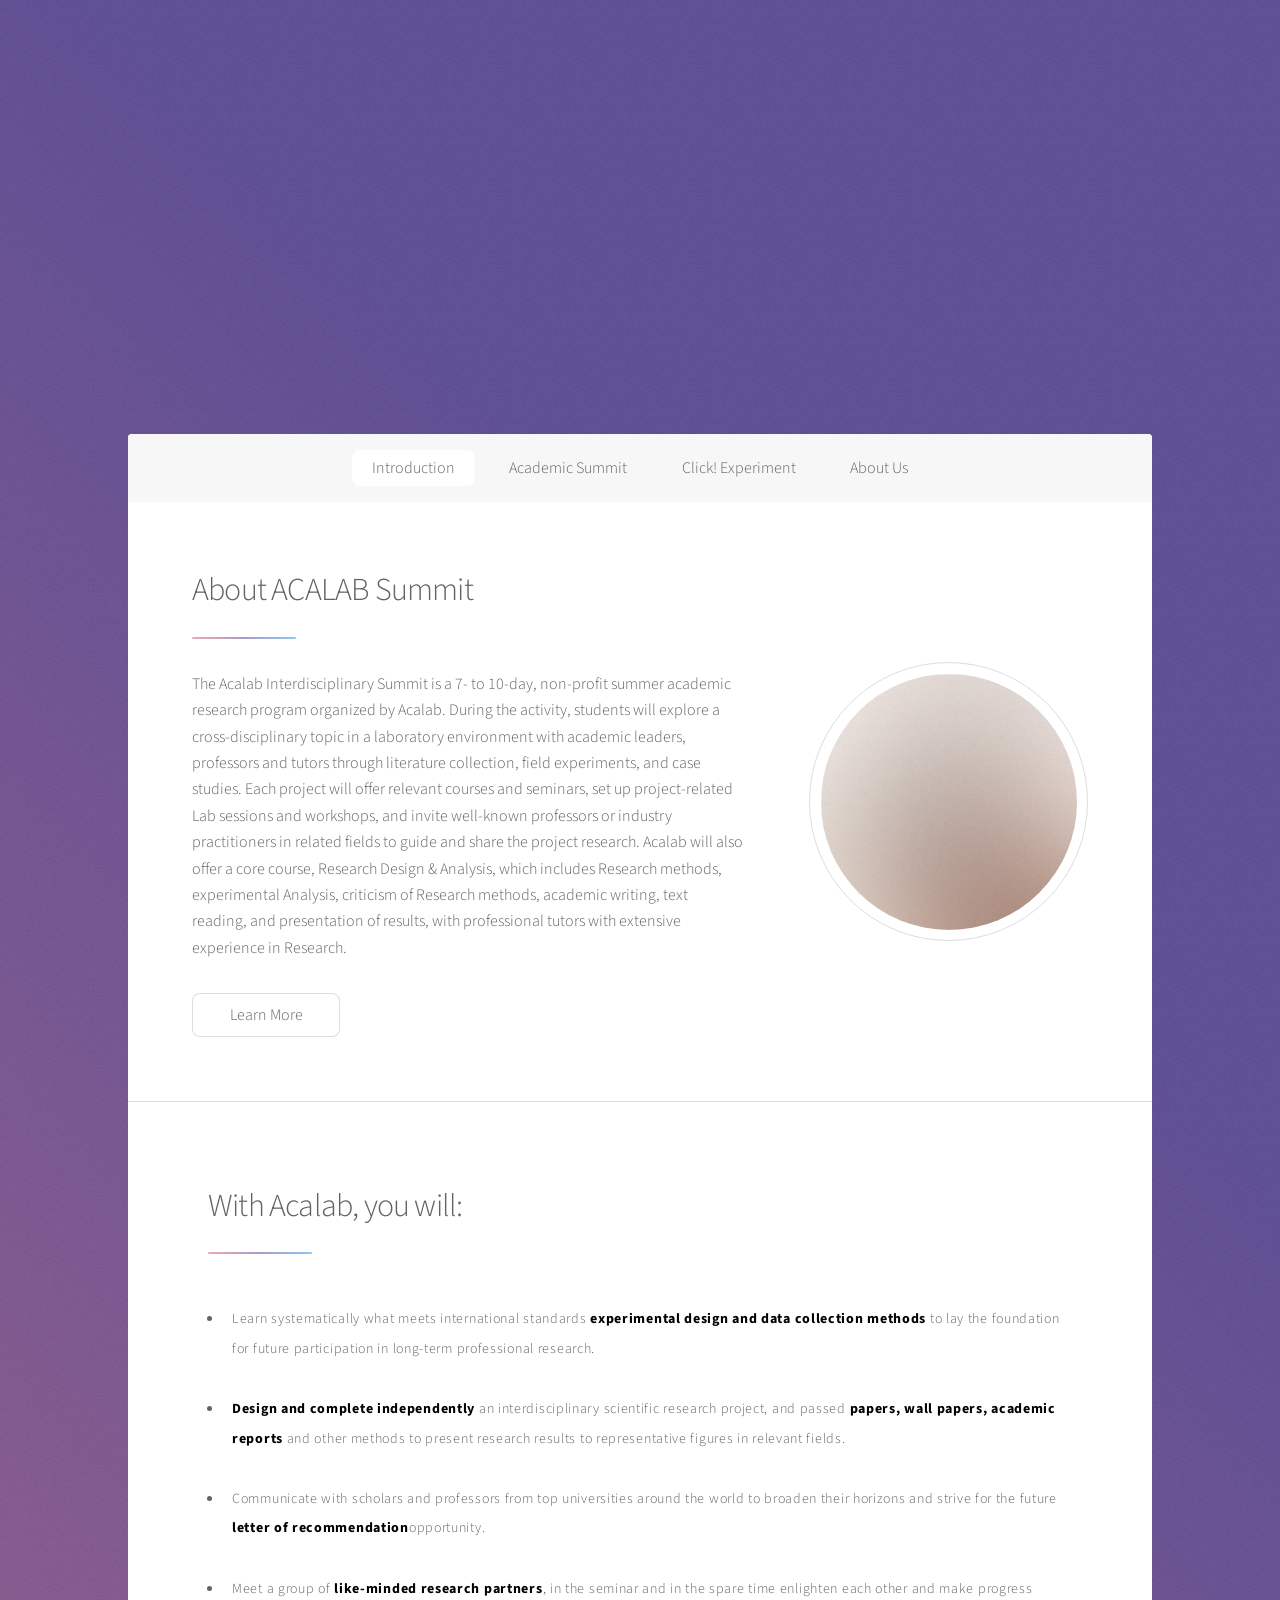
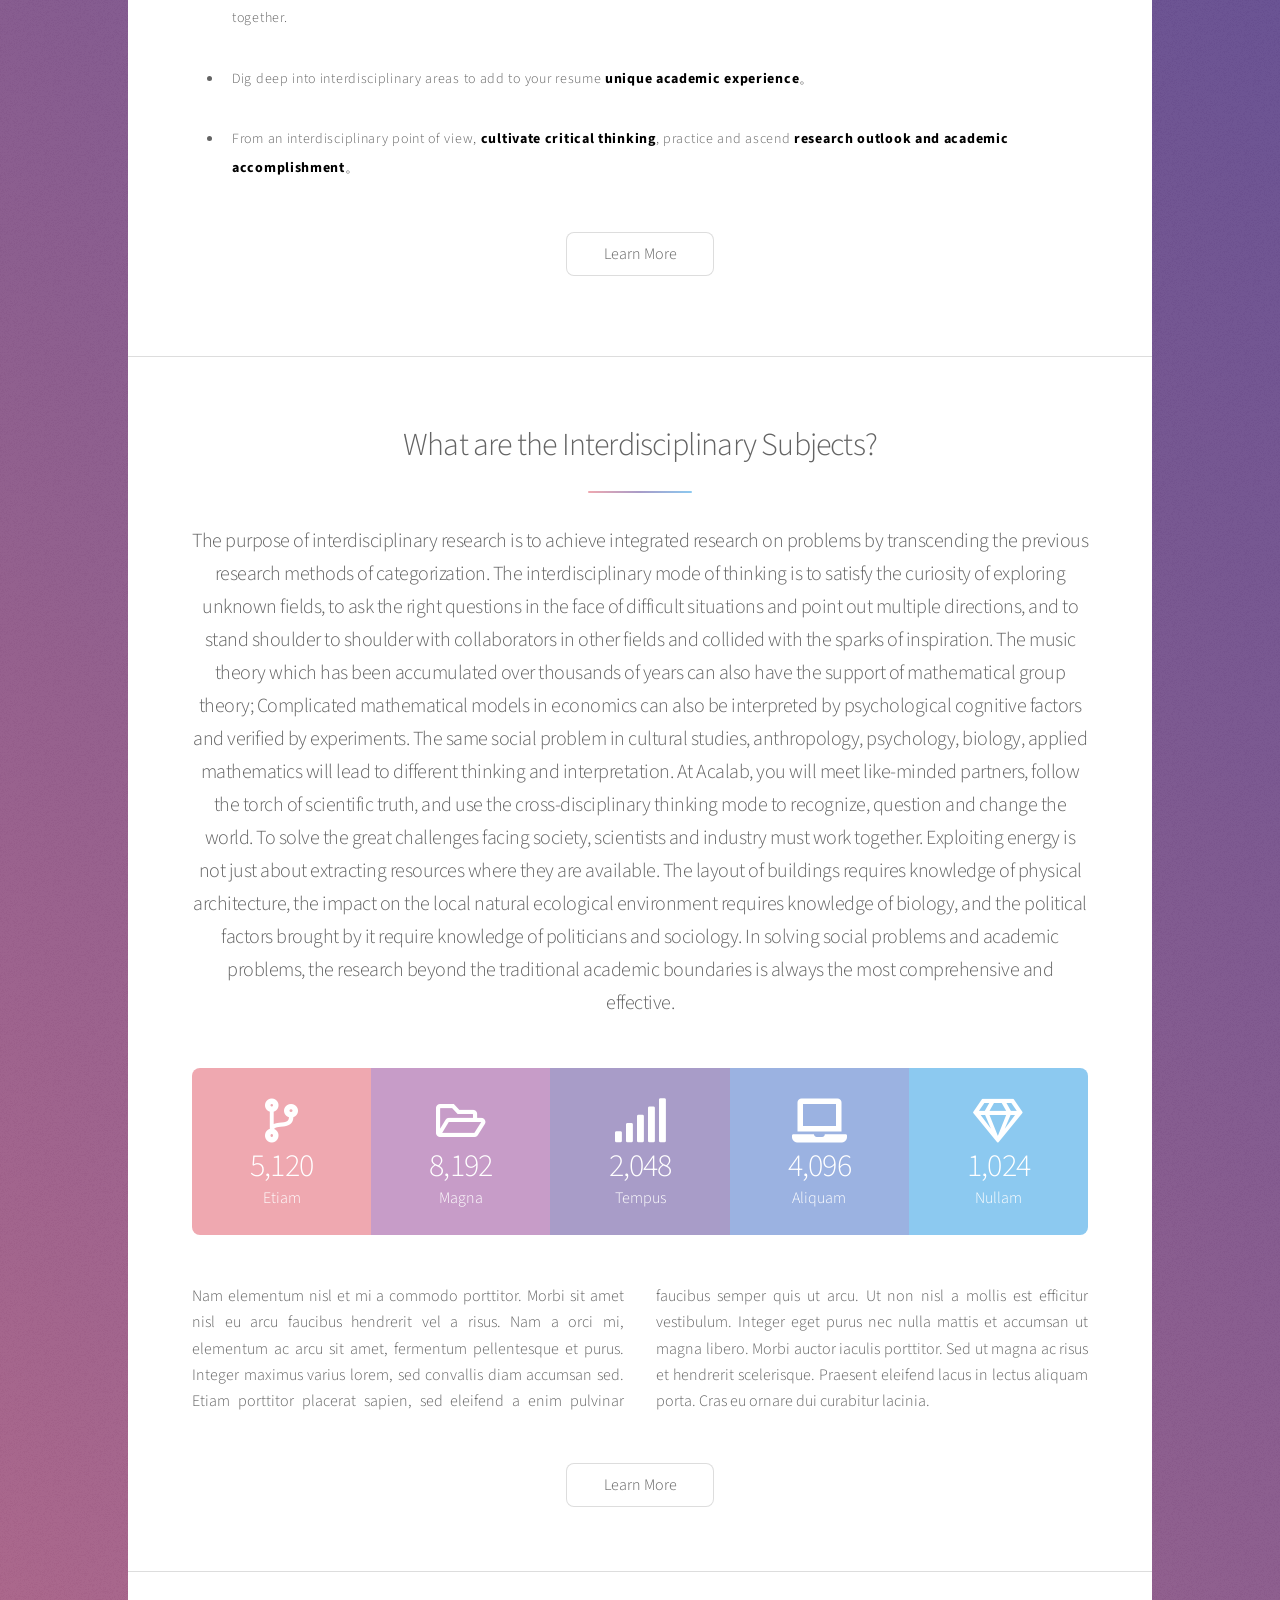
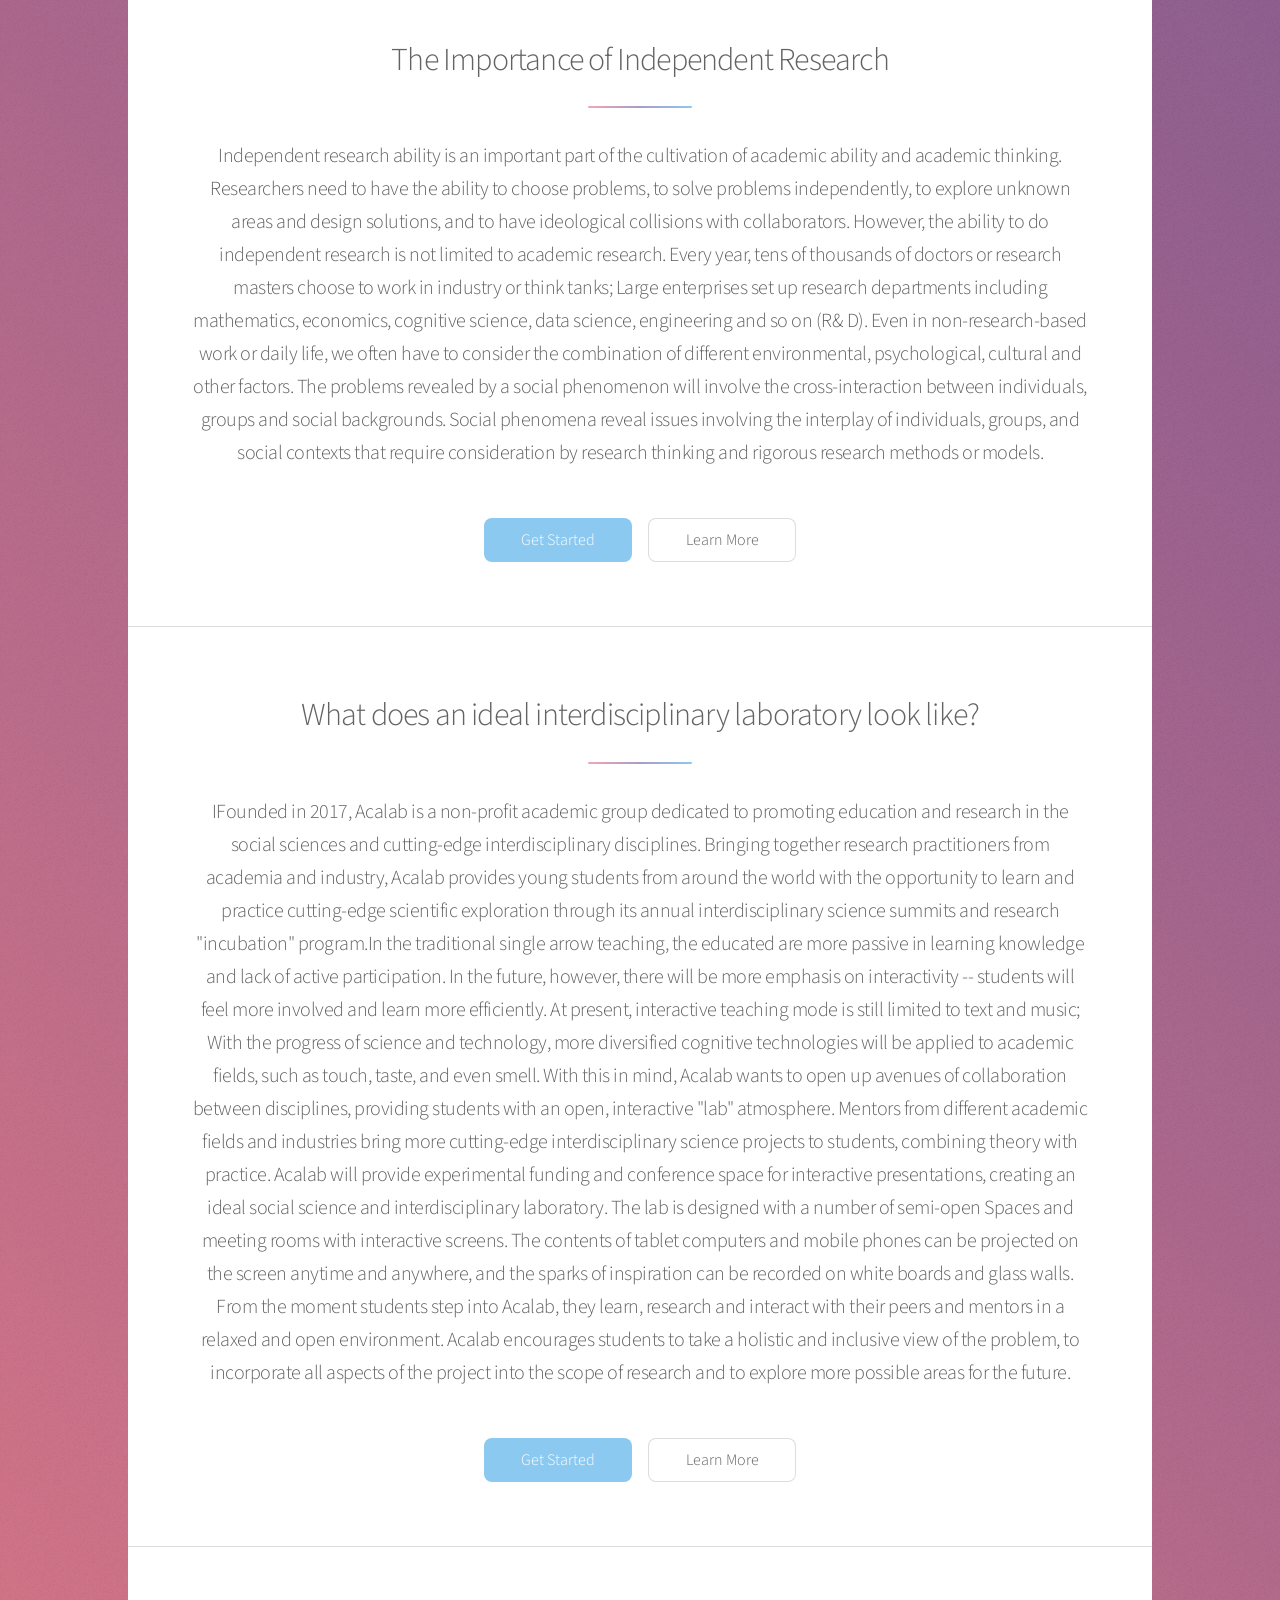
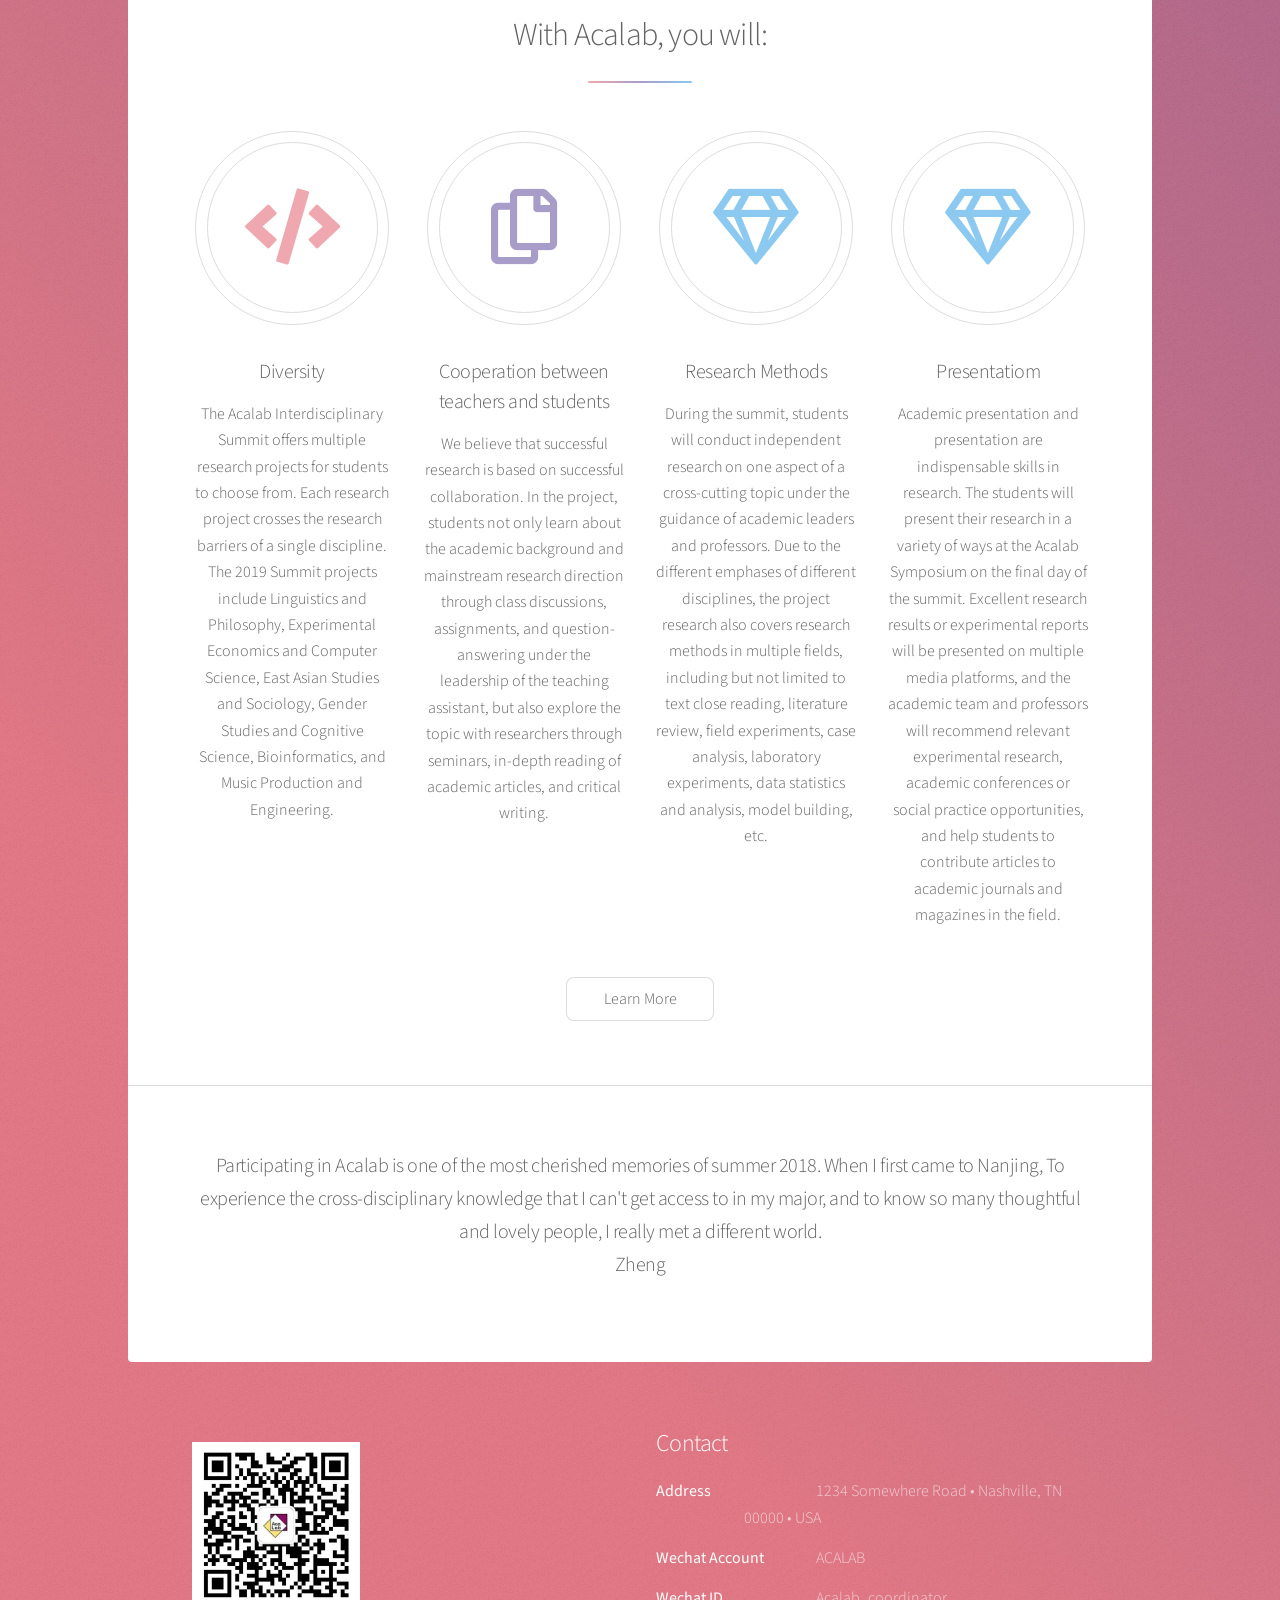
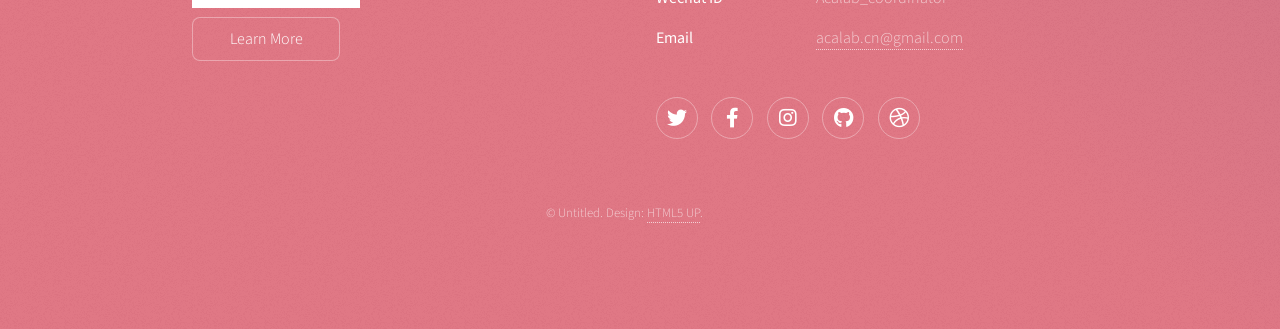
==== final_project/main/index.html @ fdcbebd5 "final project files" ====
<!DOCTYPE HTML>
<!--
	Stellar by HTML5 UP
	html5up.net | @ajlkn
	Free for personal and commercial use under the CCA 3.0 license (html5up.net/license)
-->
<html>
	<head>
		<title>AcaLab | Interdisciplinary Studies Education in Shanghai</title>
		<meta charset="utf-8" />
		<meta name="viewport" content="width=device-width, initial-scale=1, user-scalable=no" />
		<link rel="stylesheet" href="assets/css/main.css" />
		<noscript><link rel="stylesheet" href="assets/css/noscript.css" /></noscript>
	</head>
	<body class="is-preload">

		<!-- Wrapper -->
			<div id="wrapper">

				<!-- Header -->
					<header id="header" class="alt">
						<span class="logo"><img src="images/logo.svg" alt="" /></span>
						<h1>ACALAB</h1>
						<p>An Ideal Laboratory for Interdisciplinary Studies <br>
						built by <a href="https://twitter.com/ajlkn">@ajlkn</a> for <a href="https://html5up.net">HTML5 UP</a>.</p>
					</header>

				<!-- Nav -->
					<nav id="nav">
						<ul>
							<li><a href="#intro" class="active">Introduction</a></li>
							<li><a href="#first">Academic Summit</a></li>
							<li><a href="#second">Click! Experiment</a></li>
							<li><a href="#cta">About Us</a></li>
						</ul>
					</nav>

				<!-- Main -->
					<div id="main">

						<!-- Introduction -->
							<section id="intro" class="main">
								<div class="spotlight">
									<div class="content">
										<header class="major">
											<h2>About ACALAB Summit</h2>
										</header>
										<p>The Acalab Interdisciplinary Summit is a 7- to 10-day, non-profit summer academic 
											research program organized by Acalab. During the activity, students will explore 
											a cross-disciplinary topic in a laboratory environment with academic leaders, 
											professors and tutors through literature collection, field experiments, 
											and case studies. Each project will offer relevant courses and seminars, set up 
											project-related Lab sessions and workshops, and invite well-known professors or 
											industry practitioners in related fields to guide and share the project research. 
											Acalab will also offer a core course, Research Design & Analysis, which includes 
											Research methods, experimental Analysis, criticism of Research methods, academic 
											writing, text reading, and presentation of results, with professional tutors with 
											extensive experience in Research. </p>
										<ul class="actions">
											<li><a href="generic.html" class="button">Learn More</a></li>
										</ul>
									</div>
									<span class="image"><img src="images/pic01.jpg" alt="" /></span>
								</div>
							</section>

						<!-- First Section -->
							<section id="first" class="list">
								<header class="major">
									<h2>With Acalab, you will:</h2>
								</header>
								<ul class="features0">
									<li style="line-height:2.1em">
										<p class="font_8" style="font-size:14px; line-height:2.1em">
											<span style="letter-spacing:0.05em"><span style="font-size:14px">
											Learn systematically what meets international standards<span style="color:#000000">
											<span style="font-weight:bold">experimental design and data collection methods</span></span>
											to lay the foundation for future participation in long-term professional research.</span></span></p>
										</li>
										<li style="line-height:2.1em">
										<p class="font_8" style="font-size:14px; line-height:2.1em">
											<span style="letter-spacing:0.05em"><span style="font-size:14px">
											<span style="color:#000000"><span style="font-weight:bold">Design and complete independently</span>
										</span>an interdisciplinary scientific research project, and passed<span style="color:#000000">
											<span style="font-weight:bold">papers, wall papers, academic reports</span>
											</span>and other methods to present research results to representative figures in relevant fields.</span></span></p>
										</li>
										<li style="line-height:2.1em">
										<p class="font_8" style="font-size:14px; line-height:2.1em">
											<span style="letter-spacing:0.05em"><span style="font-size:14px">
												Communicate with scholars and professors from top universities around the world to 
												broaden their horizons and strive for the future<span style="color:#000000">
													<span style="font-weight:bold">letter of recommendation</span></span>opportunity.</span></span></p>
										</li>
										<li style="line-height:2.1em">
										<p class="font_8" style="font-size:14px; line-height:2.1em">
											<span style="letter-spacing:0.05em"><span style="font-size:14px">
												Meet a group of<span style="color:#000000"><span style="font-weight:bold">
													like-minded research partners</span></span>, in the seminar and in the spare time enlighten each 
													other and make progress together.
												</span></span></p>
										</li>
										<li style="line-height:2.1em">
										<p class="font_8" style="font-size:14px; line-height:2.1em">
											<span style="letter-spacing:0.05em"><span style="font-size:14px">
												Dig deep into interdisciplinary areas to add to your resume<span style="color:#000000">
												<span style="font-weight:bold">unique academic experience</span></span>。</span></span></p>
										</li>
										<li style="line-height:2.1em">
										<p class="font_8" style="font-size:14px; line-height:2.1em">
											<span style="letter-spacing:0.05em"><span style="font-size:14px">
												From an interdisciplinary point of view,<span style="color:#000000"><span style="font-weight:bold">
													cultivate critical thinking</span></span>, practice and ascend<span style="color:#000000">
											<span style="font-weight:bold">research outlook and academic accomplishment</span></span>。</span></span></p>
										</li>
								</ul>
								<footer class="major">
									<ul class="actions special">
										<li><a href="generic copy.html" class="button">Learn More</a></li>
									</ul>
								</footer>
							</section>

						<!-- Second Section -->
							<section id="second" class="main special">
								<header class="major">
									<h2>What are the Interdisciplinary Subjects?</h2>
									<p>The purpose of interdisciplinary research is to achieve integrated research on problems 
										by transcending the previous research methods of categorization. The interdisciplinary mode 
										of thinking is to satisfy the curiosity of exploring unknown fields, to ask the right questions 
										in the face of difficult situations and point out multiple directions, and to stand shoulder 
										to shoulder with collaborators in other fields and collided with the sparks of inspiration. 
										The music theory which has been accumulated over thousands of years can also have the support 
										of mathematical group theory; Complicated mathematical models in economics can also be interpreted 
										by psychological cognitive factors and verified by experiments. The same social problem in 
										cultural studies, anthropology, psychology, biology, applied mathematics will lead to different 
										thinking and interpretation. At Acalab, you will meet like-minded partners, follow the torch of 
										scientific truth, and use the cross-disciplinary thinking mode to recognize, question and change 
										the world. To solve the great challenges facing society, scientists and industry must work together. 
										Exploiting energy is not just about extracting resources where they are available. The layout of 
										buildings requires knowledge of physical architecture, the impact on the local natural ecological 
										environment requires knowledge of biology, and the political factors brought by it require knowledge 
										of politicians and sociology. In solving social problems and academic problems, the research beyond 
										the traditional academic boundaries is always the most comprehensive and effective.</p>
								</header>
								<ul class="statistics">
									<li class="style1">
										<span class="icon solid fa-code-branch"></span>
										<strong>5,120</strong> Etiam
									</li>
									<li class="style2">
										<span class="icon fa-folder-open"></span>
										<strong>8,192</strong> Magna
									</li>
									<li class="style3">
										<span class="icon solid fa-signal"></span>
										<strong>2,048</strong> Tempus
									</li>
									<li class="style4">
										<span class="icon solid fa-laptop"></span>
										<strong>4,096</strong> Aliquam
									</li>
									<li class="style5">
										<span class="icon fa-gem"></span>
										<strong>1,024</strong> Nullam
									</li>
								</ul>
								<p class="content">Nam elementum nisl et mi a commodo porttitor. Morbi sit amet nisl eu arcu faucibus hendrerit vel a risus. Nam a orci mi, elementum ac arcu sit amet, fermentum pellentesque et purus. Integer maximus varius lorem, sed convallis diam accumsan sed. Etiam porttitor placerat sapien, sed eleifend a enim pulvinar faucibus semper quis ut arcu. Ut non nisl a mollis est efficitur vestibulum. Integer eget purus nec nulla mattis et accumsan ut magna libero. Morbi auctor iaculis porttitor. Sed ut magna ac risus et hendrerit scelerisque. Praesent eleifend lacus in lectus aliquam porta. Cras eu ornare dui curabitur lacinia.</p>
								<footer class="major">
									<ul class="actions special">
										<li><a href="generic copy 2.html" class="button">Learn More</a></li>
									</ul>
								</footer>
							</section>

						<!-- Get Started -->
							<section id="cta" class="main special">
								<header class="major">
									<h2>The Importance of Independent Research</h2>
									<p>Independent research ability is an important part of the cultivation of academic ability 
										and academic thinking. Researchers need to have the ability to choose problems, to solve 
										problems independently, to explore unknown areas and design solutions, and to have ideological 
										collisions with collaborators. However, the ability to do independent research is not limited 
										to academic research. Every year, tens of thousands of doctors or research masters choose to 
										work in industry or think tanks; Large enterprises set up research departments including mathematics, 
										economics, cognitive science, data science, engineering and so on (R& D). Even in non-research-based 
										work or daily life, we often have to consider the combination of different environmental, psychological, 
										cultural and other factors. The problems revealed by a social phenomenon will involve the 
										cross-interaction between individuals, groups and social backgrounds. Social phenomena reveal issues 
										involving the interplay of individuals, groups, and social contexts that 
										require consideration by research thinking and rigorous research methods or models.</p>
								</header>
								<footer class="major">
									<ul class="actions special">
										<li><a href="generic copy 3.html" class="button primary">Get Started</a></li>
										<li><a href="generic copy 3.html" class="button">Learn More</a></li>
									</ul>
								</footer>
							</section>

							<section id="cta" class="main special">
								<header class="major">
									<h2>What does an ideal interdisciplinary laboratory look like?</h2>
									<p>IFounded in 2017, Acalab is a non-profit academic group dedicated to promoting education 
										and research in the social sciences and cutting-edge interdisciplinary disciplines. Bringing 
										together research practitioners from academia and industry, Acalab provides young students from 
										around the world with the opportunity to learn and practice cutting-edge scientific exploration 
										through its annual interdisciplinary science summits and research "incubation" program.

										​
										
										In the traditional single arrow teaching, the educated are more passive in learning knowledge 
										and lack of active participation. In the future, however, there will be more emphasis on interactivity 
										-- students will feel more involved and learn more efficiently. At present, interactive teaching 
										mode is still limited to text and music; With the progress of science and technology, more diversified 
										cognitive technologies will be applied to academic fields, such as touch, taste, and even smell.
										
										
										
										With this in mind, Acalab wants to open up avenues of collaboration between disciplines, providing 
										students with an open, interactive "lab" atmosphere. Mentors from different academic fields and industries 
										bring more cutting-edge interdisciplinary science projects to students, combining theory with practice. 
										Acalab will provide experimental funding and conference space for interactive presentations, creating 
										an ideal social science and interdisciplinary laboratory. The lab is designed with a number of semi-open 
										Spaces and meeting rooms with interactive screens. The contents of tablet computers and mobile phones can 
										be projected on the screen anytime and anywhere, and the sparks of inspiration can be recorded on white 
										boards and glass walls. From the moment students step into Acalab, they learn, research and interact with 
										their peers and mentors in a relaxed and open environment. Acalab encourages students to take a holistic 
										and inclusive view of the problem, to incorporate all aspects of 
										the project into the scope of research and to explore more possible areas for the future.</p>
								</header>
								<footer class="major">
									<ul class="actions special">
										<li><a href="generic copy 3.html" class="button primary">Get Started</a></li>
										<li><a href="generic copy 3.html" class="button">Learn More</a></li>
									</ul>
								</footer>
							</section>
							<section id="first" class="main special">
								<header class="major">
									<h2>With Acalab, you will:</h2>
								</header>
								<ul class="features1">
									
									<li>
										<span class="icon solid major style1 fa-code"></span>
										<h3>Diversity</h3>
										<p>The Acalab Interdisciplinary Summit offers multiple research projects for students to choose from. 
											Each research project crosses the research barriers of a single discipline. The 2019 Summit projects 
											include Linguistics and Philosophy, Experimental Economics and Computer Science, East Asian Studies 
											and Sociology, Gender Studies and Cognitive Science, Bioinformatics, and Music Production and Engineering.</p>
									</li>
									<li>
										<span class="icon major style3 fa-copy"></span>
										<h3>Cooperation between teachers and students</h3>
										<p>We believe that successful research is based on successful collaboration. 
											In the project, students not only learn about the academic background and mainstream 
											research direction through class discussions, assignments, and question-answering under the
											leadership of the teaching assistant, but also explore the topic with researchers 
											through seminars, in-depth reading of academic articles, and critical writing.</p>
									</li>
									<li>
										<span class="icon major style5 fa-gem"></span>
										<h3>Research Methods</h3>
										<p>During the summit, students will conduct independent research on one aspect of a cross-cutting 
											topic under the guidance of academic leaders and professors. Due to the different emphases of 
											different disciplines, the project research also covers research methods in multiple fields, 
											including but not limited to text close reading, literature review, field experiments, case analysis, 
											laboratory experiments, data statistics and analysis, model building, etc.</p>
									</li>
									<li>
										<span class="icon major style5 fa-gem"></span>
										<h3>Presentatiom</h3>
										<p>Academic presentation and presentation are indispensable skills in research. The students 
											will present their research in a variety of ways at the Acalab Symposium on the final day of 
											the summit. Excellent research results or experimental reports will be presented on multiple 
											media platforms, and the academic team and professors will recommend relevant experimental 
											research, academic conferences or social practice opportunities, and help students to 
											contribute articles to academic journals and magazines in the field.</p>
									</li>
								</ul>
								<footer class="major">
									<ul class="actions special">
										<li><a href="generic copy.html" class="button">Learn More</a></li>
									</ul>
								</footer>
							</section>
							<section id="second" class="main special">
								<header class="major">
										<p>Participating in Acalab is one of the most cherished memories of summer 2018. When I first came to Nanjing,
											To experience the cross-disciplinary knowledge that I can't get access to in my major, and to know so many 
											thoughtful and lovely people, I really met a different world.
											<br>
											Zheng</p>
								</header>
								
							</section>

							
					</div>

				<!-- Footer -->
					<footer id="footer">
						<section>
							<h2></h2>
							<img src="images/AcaLab_QR.webp"
							alt="AcaLab二维码.jpg" style="width:168px;height:166px;object-fit:cover;object-position:50% 50%"/>
							<ul class="actions">
								<li><a href="generic.html" class="button">Learn More</a></li>
							</ul>
						</section>
						<section>
							<h2>Contact</h2>
							<dl class="alt">
								<dt>Address</dt>
								<dd>1234 Somewhere Road &bull; Nashville, TN 00000 &bull; USA</dd>
								<dt>Wechat Account</dt>
								<dd>ACALAB</dd>
								<dt>Wechat ID</dt>
								<dd>Acalab_coordinator</dd>
								<dt>​Email</dt>
								<dd><a href="#">acalab.cn@gmail.com</a></dd>
							</dl>
							<ul class="icons">
								<li><a href="#" class="icon brands fa-twitter alt"><span class="label">Twitter</span></a></li>
								<li><a href="#" class="icon brands fa-facebook-f alt"><span class="label">Facebook</span></a></li>
								<li><a href="#" class="icon brands fa-instagram alt"><span class="label">Instagram</span></a></li>
								<li><a href="#" class="icon brands fa-github alt"><span class="label">GitHub</span></a></li>
								<li><a href="#" class="icon brands fa-dribbble alt"><span class="label">Dribbble</span></a></li>
							</ul>
						</section>
						<p class="copyright">&copy; Untitled. Design: <a href="https://html5up.net">HTML5 UP</a>.</p>
					</footer>

			</div>

		<!-- Scripts -->
			<script src="assets/js/jquery.min.js"></script>
			<script src="assets/js/jquery.scrollex.min.js"></script>
			<script src="assets/js/jquery.scrolly.min.js"></script>
			<script src="assets/js/browser.min.js"></script>
			<script src="assets/js/breakpoints.min.js"></script>
			<script src="assets/js/util.js"></script>
			<script src="assets/js/main.js"></script>

	</body>
</html>
---- final_project/main/assets/css/main.css ----
@import url(fontawesome-all.min.css);
@import 'https://fonts.googleapis.com/css?family=Source+Sans+Pro:300,400';

/*
	Stellar by HTML5 UP
	html5up.net | @ajlkn
	Free for personal and commercial use under the CCA 3.0 license (html5up.net/license)
*/

html, body, div, span, applet, object,
iframe, h1, h2, h3, h4, h5, h6, p, blockquote,
pre, a, abbr, acronym, address, big, cite,
code, del, dfn, em, img, ins, kbd, q, s, samp,
small, strike, strong, sub, sup, tt, var, b,
u, i, center, dl, dt, dd, ol, ul, li, fieldset,
form, label, legend, table, caption, tbody,
tfoot, thead, tr, th, td, article, aside,
canvas, details, embed, figure, figcaption,
footer, header, hgroup, menu, nav, output, ruby,
section, summary, time, mark, audio, video {
	margin: 0;
	padding: 0;
	border: 0;
	font-size: 100%;
	font: inherit;
	vertical-align: baseline;}

article, aside, details, figcaption, figure,
footer, header, hgroup, menu, nav, section {
	display: block;}

body {
	line-height: 1;
}

ol, ul {
	list-style: none;
}

blockquote, q {
	quotes: none;
}

	blockquote:before, blockquote:after, q:before, q:after {
		content: '';
		content: none;
	}

table {
	border-collapse: collapse;
	border-spacing: 0;
}

body {
	-webkit-text-size-adjust: none;
}

mark {
	background-color: transparent;
	color: inherit;
}

input::-moz-focus-inner {
	border: 0;
	padding: 0;
}

input, select, textarea {
	-moz-appearance: none;
	-webkit-appearance: none;
	-ms-appearance: none;
	appearance: none;
}

/* Basic */

	@-ms-viewport {
		width: device-width;
	}

	body {
		-ms-overflow-style: scrollbar;
	}

	@media screen and (max-width: 480px) {

		html, body {
			min-width: 320px;
		}

	}

	html {
		box-sizing: border-box;
	}

	*, *:before, *:after {
		box-sizing: inherit;
	}

	body {
		background-color: #935d8c;
		background-image: url("images/overlay.png"), -moz-linear-gradient(45deg, #e37682 15%, #5f4d93 85%);
		background-image: url("images/overlay.png"), -webkit-linear-gradient(45deg, #e37682 15%, #5f4d93 85%);
		background-image: url("images/overlay.png"), -ms-linear-gradient(45deg, #e37682 15%, #5f4d93 85%);
		background-image: url("images/overlay.png"), linear-gradient(45deg, #e37682 15%, #5f4d93 85%);
	}

		body.is-preload *, body.is-preload *:before, body.is-preload *:after {
			-moz-animation: none !important;
			-webkit-animation: none !important;
			-ms-animation: none !important;
			animation: none !important;
			-moz-transition: none !important;
			-webkit-transition: none !important;
			-ms-transition: none !important;
			transition: none !important;
		}

/* Type */

	body {
		background-color: #935d8c;
		color: rgba(255, 255, 255, 0.65);
	}

	body, input, select, textarea {
		font-family: "Source Sans Pro", Helvetica, sans-serif;
		font-size: 17pt;
		font-weight: 300;
		line-height: 1.65;
	}

		@media screen and (max-width: 1680px) {

			body, input, select, textarea {
				font-size: 14pt;
			}

		}

		@media screen and (max-width: 1280px) {

			body, input, select, textarea {
				font-size: 12pt;
			}

		}

		@media screen and (max-width: 360px) {

			body, input, select, textarea {
				font-size: 11pt;
			}

		}

	a {
		-moz-transition: color 0.2s ease, border-bottom 0.2s ease;
		-webkit-transition: color 0.2s ease, border-bottom 0.2s ease;
		-ms-transition: color 0.2s ease, border-bottom 0.2s ease;
		transition: color 0.2s ease, border-bottom 0.2s ease;
		text-decoration: none;
		border-bottom: dotted 1px;
		color: inherit;
	}

		a:hover {
			border-bottom-color: transparent;
		}

	strong, b {
		font-weight: 400;
	}

	em, i {
		font-style: italic;
	}

	p {
		margin: 0 0 2em 0;
	}

		p.content {
			-moz-columns: 20em 2;
			-webkit-columns: 20em 2;
			-ms-columns: 20em 2;
			columns: 20em 2;
			-moz-column-gap: 2em;
			-webkit-column-gap: 2em;
			-ms-column-gap: 2em;
			column-gap: 2em;
			text-align: justify;
		}

	h1, h2, h3, h4, h5, h6 {
		font-weight: 300;
		line-height: 1.5;
		margin: 0 0 0.7em 0;
		letter-spacing: -0.025em;
	}

		h1 a, h2 a, h3 a, h4 a, h5 a, h6 a {
			color: inherit;
			text-decoration: none;
		}

	h1 {
		font-size: 2.5em;
		line-height: 1.2;
	}

	h2 {
		font-size: 1.5em;
	}

	h3 {
		font-size: 1.25em;
	}

	h4 {
		font-size: 1.1em;
	}

	h5 {
		font-size: 0.9em;
	}

	h6 {
		font-size: 0.7em;
	}

	@media screen and (max-width: 736px) {

		h1 {
			font-size: 2em;
		}

	}

	sub {
		font-size: 0.8em;
		position: relative;
		top: 0.5em;
	}

	sup {
		font-size: 0.8em;
		position: relative;
		top: -0.5em;
	}

	blockquote {
		border-left: solid 4px;
		font-style: italic;
		margin: 0 0 2em 0;
		padding: 0.5em 0 0.5em 2em;
	}

	code {
		border-radius: 8px;
		border: solid 1px;
		font-family: "Courier New", monospace;
		font-size: 0.9em;
		margin: 0 0.25em;
		padding: 0.25em 0.65em;
	}

	pre {
		-webkit-overflow-scrolling: touch;
		font-family: "Courier New", monospace;
		font-size: 0.9em;
		margin: 0 0 2em 0;
	}

		pre code {
			display: block;
			line-height: 1.75;
			padding: 1em 1.5em;
			overflow-x: auto;
		}

	hr {
		border: 0;
		border-bottom: solid 1px;
		margin: 2em 0;
	}

		hr.major {
			margin: 3em 0;
		}

	.align-left {
		text-align: left;
	}

	.align-center {
		text-align: center;
	}

	.align-right {
		text-align: right;
	}

	input, select, textarea {
		color: #ffffff;
	}

	a:hover {
		color: #ffffff;
	}

	strong, b {
		color: #ffffff;
	}

	h1, h2, h3, h4, h5, h6 {
		color: #ffffff;
	}

	blockquote {
		border-left-color: rgba(255, 255, 255, 0.35);
	}

	code {
		background: rgba(255, 255, 255, 0.075);
		border-color: rgba(255, 255, 255, 0.35);
	}

	hr {
		border-bottom-color: rgba(255, 255, 255, 0.35);
	}

/* Row */

	.row {
		display: flex;
		flex-wrap: wrap;
		box-sizing: border-box;
		align-items: stretch;
	}

		.row > * {
			box-sizing: border-box;
		}

		.row.gtr-uniform > * > :last-child {
			margin-bottom: 0;
		}

		.row.aln-left {
			justify-content: flex-start;
		}

		.row.aln-center {
			justify-content: center;
		}

		.row.aln-right {
			justify-content: flex-end;
		}

		.row.aln-top {
			align-items: flex-start;
		}

		.row.aln-middle {
			align-items: center;
		}

		.row.aln-bottom {
			align-items: flex-end;
		}

		.row > .imp {
			order: -1;
		}

		.row > .col-1 {
			width: 8.33333%;
		}

		.row > .off-1 {
			margin-left: 8.33333%;
		}

		.row > .col-2 {
			width: 16.66667%;
		}

		.row > .off-2 {
			margin-left: 16.66667%;
		}

		.row > .col-3 {
			width: 25%;
		}

		.row > .off-3 {
			margin-left: 25%;
		}

		.row > .col-4 {
			width: 33.33333%;
		}

		.row > .off-4 {
			margin-left: 33.33333%;
		}

		.row > .col-5 {
			width: 41.66667%;
		}

		.row > .off-5 {
			margin-left: 41.66667%;
		}

		.row > .col-6 {
			width: 50%;
		}

		.row > .off-6 {
			margin-left: 50%;
		}

		.row > .col-7 {
			width: 58.33333%;
		}

		.row > .off-7 {
			margin-left: 58.33333%;
		}

		.row > .col-8 {
			width: 66.66667%;
		}

		.row > .off-8 {
			margin-left: 66.66667%;
		}

		.row > .col-9 {
			width: 75%;
		}

		.row > .off-9 {
			margin-left: 75%;
		}

		.row > .col-10 {
			width: 83.33333%;
		}

		.row > .off-10 {
			margin-left: 83.33333%;
		}

		.row > .col-11 {
			width: 91.66667%;
		}

		.row > .off-11 {
			margin-left: 91.66667%;
		}

		.row > .col-12 {
			width: 100%;
		}

		.row > .off-12 {
			margin-left: 100%;
		}

		.row.gtr-0 {
			margin-top: 0;
			margin-left: 0em;
		}

			.row.gtr-0 > * {
				padding: 0 0 0 0em;
			}

			.row.gtr-0.gtr-uniform {
				margin-top: 0em;
			}

				.row.gtr-0.gtr-uniform > * {
					padding-top: 0em;
				}

		.row.gtr-25 {
			margin-top: 0;
			margin-left: -0.375em;
		}

			.row.gtr-25 > * {
				padding: 0 0 0 0.375em;
			}

			.row.gtr-25.gtr-uniform {
				margin-top: -0.375em;
			}

				.row.gtr-25.gtr-uniform > * {
					padding-top: 0.375em;
				}

		.row.gtr-50 {
			margin-top: 0;
			margin-left: -0.75em;
		}

			.row.gtr-50 > * {
				padding: 0 0 0 0.75em;
			}

			.row.gtr-50.gtr-uniform {
				margin-top: -0.75em;
			}

				.row.gtr-50.gtr-uniform > * {
					padding-top: 0.75em;
				}

		.row {
			margin-top: 0;
			margin-left: -1.5em;
		}

			.row > * {
				padding: 0 0 0 1.5em;
			}

			.row.gtr-uniform {
				margin-top: -1.5em;
			}

				.row.gtr-uniform > * {
					padding-top: 1.5em;
				}

		.row.gtr-150 {
			margin-top: 0;
			margin-left: -2.25em;
		}

			.row.gtr-150 > * {
				padding: 0 0 0 2.25em;
			}

			.row.gtr-150.gtr-uniform {
				margin-top: -2.25em;
			}

				.row.gtr-150.gtr-uniform > * {
					padding-top: 2.25em;
				}

		.row.gtr-200 {
			margin-top: 0;
			margin-left: -3em;
		}

			.row.gtr-200 > * {
				padding: 0 0 0 3em;
			}

			.row.gtr-200.gtr-uniform {
				margin-top: -3em;
			}

				.row.gtr-200.gtr-uniform > * {
					padding-top: 3em;
				}

		@media screen and (max-width: 1680px) {

			.row {
				display: flex;
				flex-wrap: wrap;
				box-sizing: border-box;
				align-items: stretch;
			}

				.row > * {
					box-sizing: border-box;
				}

				.row.gtr-uniform > * > :last-child {
					margin-bottom: 0;
				}

				.row.aln-left {
					justify-content: flex-start;
				}

				.row.aln-center {
					justify-content: center;
				}

				.row.aln-right {
					justify-content: flex-end;
				}

				.row.aln-top {
					align-items: flex-start;
				}

				.row.aln-middle {
					align-items: center;
				}

				.row.aln-bottom {
					align-items: flex-end;
				}

				.row > .imp-xlarge {
					order: -1;
				}

				.row > .col-1-xlarge {
					width: 8.33333%;
				}

				.row > .off-1-xlarge {
					margin-left: 8.33333%;
				}

				.row > .col-2-xlarge {
					width: 16.66667%;
				}

				.row > .off-2-xlarge {
					margin-left: 16.66667%;
				}

				.row > .col-3-xlarge {
					width: 25%;
				}

				.row > .off-3-xlarge {
					margin-left: 25%;
				}

				.row > .col-4-xlarge {
					width: 33.33333%;
				}

				.row > .off-4-xlarge {
					margin-left: 33.33333%;
				}

				.row > .col-5-xlarge {
					width: 41.66667%;
				}

				.row > .off-5-xlarge {
					margin-left: 41.66667%;
				}

				.row > .col-6-xlarge {
					width: 50%;
				}

				.row > .off-6-xlarge {
					margin-left: 50%;
				}

				.row > .col-7-xlarge {
					width: 58.33333%;
				}

				.row > .off-7-xlarge {
					margin-left: 58.33333%;
				}

				.row > .col-8-xlarge {
					width: 66.66667%;
				}

				.row > .off-8-xlarge {
					margin-left: 66.66667%;
				}

				.row > .col-9-xlarge {
					width: 75%;
				}

				.row > .off-9-xlarge {
					margin-left: 75%;
				}

				.row > .col-10-xlarge {
					width: 83.33333%;
				}

				.row > .off-10-xlarge {
					margin-left: 83.33333%;
				}

				.row > .col-11-xlarge {
					width: 91.66667%;
				}

				.row > .off-11-xlarge {
					margin-left: 91.66667%;
				}

				.row > .col-12-xlarge {
					width: 100%;
				}

				.row > .off-12-xlarge {
					margin-left: 100%;
				}

				.row.gtr-0 {
					margin-top: 0;
					margin-left: 0em;
				}

					.row.gtr-0 > * {
						padding: 0 0 0 0em;
					}

					.row.gtr-0.gtr-uniform {
						margin-top: 0em;
					}

						.row.gtr-0.gtr-uniform > * {
							padding-top: 0em;
						}

				.row.gtr-25 {
					margin-top: 0;
					margin-left: -0.375em;
				}

					.row.gtr-25 > * {
						padding: 0 0 0 0.375em;
					}

					.row.gtr-25.gtr-uniform {
						margin-top: -0.375em;
					}

						.row.gtr-25.gtr-uniform > * {
							padding-top: 0.375em;
						}

				.row.gtr-50 {
					margin-top: 0;
					margin-left: -0.75em;
				}

					.row.gtr-50 > * {
						padding: 0 0 0 0.75em;
					}

					.row.gtr-50.gtr-uniform {
						margin-top: -0.75em;
					}

						.row.gtr-50.gtr-uniform > * {
							padding-top: 0.75em;
						}

				.row {
					margin-top: 0;
					margin-left: -1.5em;
				}

					.row > * {
						padding: 0 0 0 1.5em;
					}

					.row.gtr-uniform {
						margin-top: -1.5em;
					}

						.row.gtr-uniform > * {
							padding-top: 1.5em;
						}

				.row.gtr-150 {
					margin-top: 0;
					margin-left: -2.25em;
				}

					.row.gtr-150 > * {
						padding: 0 0 0 2.25em;
					}

					.row.gtr-150.gtr-uniform {
						margin-top: -2.25em;
					}

						.row.gtr-150.gtr-uniform > * {
							padding-top: 2.25em;
						}

				.row.gtr-200 {
					margin-top: 0;
					margin-left: -3em;
				}

					.row.gtr-200 > * {
						padding: 0 0 0 3em;
					}

					.row.gtr-200.gtr-uniform {
						margin-top: -3em;
					}

						.row.gtr-200.gtr-uniform > * {
							padding-top: 3em;
						}

		}

		@media screen and (max-width: 1280px) {

			.row {
				display: flex;
				flex-wrap: wrap;
				box-sizing: border-box;
				align-items: stretch;
			}

				.row > * {
					box-sizing: border-box;
				}

				.row.gtr-uniform > * > :last-child {
					margin-bottom: 0;
				}

				.row.aln-left {
					justify-content: flex-start;
				}

				.row.aln-center {
					justify-content: center;
				}

				.row.aln-right {
					justify-content: flex-end;
				}

				.row.aln-top {
					align-items: flex-start;
				}

				.row.aln-middle {
					align-items: center;
				}

				.row.aln-bottom {
					align-items: flex-end;
				}

				.row > .imp-large {
					order: -1;
				}

				.row > .col-1-large {
					width: 8.33333%;
				}

				.row > .off-1-large {
					margin-left: 8.33333%;
				}

				.row > .col-2-large {
					width: 16.66667%;
				}

				.row > .off-2-large {
					margin-left: 16.66667%;
				}

				.row > .col-3-large {
					width: 25%;
				}

				.row > .off-3-large {
					margin-left: 25%;
				}

				.row > .col-4-large {
					width: 33.33333%;
				}

				.row > .off-4-large {
					margin-left: 33.33333%;
				}

				.row > .col-5-large {
					width: 41.66667%;
				}

				.row > .off-5-large {
					margin-left: 41.66667%;
				}

				.row > .col-6-large {
					width: 50%;
				}

				.row > .off-6-large {
					margin-left: 50%;
				}

				.row > .col-7-large {
					width: 58.33333%;
				}

				.row > .off-7-large {
					margin-left: 58.33333%;
				}

				.row > .col-8-large {
					width: 66.66667%;
				}

				.row > .off-8-large {
					margin-left: 66.66667%;
				}

				.row > .col-9-large {
					width: 75%;
				}

				.row > .off-9-large {
					margin-left: 75%;
				}

				.row > .col-10-large {
					width: 83.33333%;
				}

				.row > .off-10-large {
					margin-left: 83.33333%;
				}

				.row > .col-11-large {
					width: 91.66667%;
				}

				.row > .off-11-large {
					margin-left: 91.66667%;
				}

				.row > .col-12-large {
					width: 100%;
				}

				.row > .off-12-large {
					margin-left: 100%;
				}

				.row.gtr-0 {
					margin-top: 0;
					margin-left: 0em;
				}

					.row.gtr-0 > * {
						padding: 0 0 0 0em;
					}

					.row.gtr-0.gtr-uniform {
						margin-top: 0em;
					}

						.row.gtr-0.gtr-uniform > * {
							padding-top: 0em;
						}

				.row.gtr-25 {
					margin-top: 0;
					margin-left: -0.375em;
				}

					.row.gtr-25 > * {
						padding: 0 0 0 0.375em;
					}

					.row.gtr-25.gtr-uniform {
						margin-top: -0.375em;
					}

						.row.gtr-25.gtr-uniform > * {
							padding-top: 0.375em;
						}

				.row.gtr-50 {
					margin-top: 0;
					margin-left: -0.75em;
				}

					.row.gtr-50 > * {
						padding: 0 0 0 0.75em;
					}

					.row.gtr-50.gtr-uniform {
						margin-top: -0.75em;
					}

						.row.gtr-50.gtr-uniform > * {
							padding-top: 0.75em;
						}

				.row {
					margin-top: 0;
					margin-left: -1.5em;
				}

					.row > * {
						padding: 0 0 0 1.5em;
					}

					.row.gtr-uniform {
						margin-top: -1.5em;
					}

						.row.gtr-uniform > * {
							padding-top: 1.5em;
						}

				.row.gtr-150 {
					margin-top: 0;
					margin-left: -2.25em;
				}

					.row.gtr-150 > * {
						padding: 0 0 0 2.25em;
					}

					.row.gtr-150.gtr-uniform {
						margin-top: -2.25em;
					}

						.row.gtr-150.gtr-uniform > * {
							padding-top: 2.25em;
						}

				.row.gtr-200 {
					margin-top: 0;
					margin-left: -3em;
				}

					.row.gtr-200 > * {
						padding: 0 0 0 3em;
					}

					.row.gtr-200.gtr-uniform {
						margin-top: -3em;
					}

						.row.gtr-200.gtr-uniform > * {
							padding-top: 3em;
						}

		}

		@media screen and (max-width: 980px) {

			.row {
				display: flex;
				flex-wrap: wrap;
				box-sizing: border-box;
				align-items: stretch;
			}

				.row > * {
					box-sizing: border-box;
				}

				.row.gtr-uniform > * > :last-child {
					margin-bottom: 0;
				}

				.row.aln-left {
					justify-content: flex-start;
				}

				.row.aln-center {
					justify-content: center;
				}

				.row.aln-right {
					justify-content: flex-end;
				}

				.row.aln-top {
					align-items: flex-start;
				}

				.row.aln-middle {
					align-items: center;
				}

				.row.aln-bottom {
					align-items: flex-end;
				}

				.row > .imp-medium {
					order: -1;
				}

				.row > .col-1-medium {
					width: 8.33333%;
				}

				.row > .off-1-medium {
					margin-left: 8.33333%;
				}

				.row > .col-2-medium {
					width: 16.66667%;
				}

				.row > .off-2-medium {
					margin-left: 16.66667%;
				}

				.row > .col-3-medium {
					width: 25%;
				}

				.row > .off-3-medium {
					margin-left: 25%;
				}

				.row > .col-4-medium {
					width: 33.33333%;
				}

				.row > .off-4-medium {
					margin-left: 33.33333%;
				}

				.row > .col-5-medium {
					width: 41.66667%;
				}

				.row > .off-5-medium {
					margin-left: 41.66667%;
				}

				.row > .col-6-medium {
					width: 50%;
				}

				.row > .off-6-medium {
					margin-left: 50%;
				}

				.row > .col-7-medium {
					width: 58.33333%;
				}

				.row > .off-7-medium {
					margin-left: 58.33333%;
				}

				.row > .col-8-medium {
					width: 66.66667%;
				}

				.row > .off-8-medium {
					margin-left: 66.66667%;
				}

				.row > .col-9-medium {
					width: 75%;
				}

				.row > .off-9-medium {
					margin-left: 75%;
				}

				.row > .col-10-medium {
					width: 83.33333%;
				}

				.row > .off-10-medium {
					margin-left: 83.33333%;
				}

				.row > .col-11-medium {
					width: 91.66667%;
				}

				.row > .off-11-medium {
					margin-left: 91.66667%;
				}

				.row > .col-12-medium {
					width: 100%;
				}

				.row > .off-12-medium {
					margin-left: 100%;
				}

				.row.gtr-0 {
					margin-top: 0;
					margin-left: 0em;
				}

					.row.gtr-0 > * {
						padding: 0 0 0 0em;
					}

					.row.gtr-0.gtr-uniform {
						margin-top: 0em;
					}

						.row.gtr-0.gtr-uniform > * {
							padding-top: 0em;
						}

				.row.gtr-25 {
					margin-top: 0;
					margin-left: -0.375em;
				}

					.row.gtr-25 > * {
						padding: 0 0 0 0.375em;
					}

					.row.gtr-25.gtr-uniform {
						margin-top: -0.375em;
					}

						.row.gtr-25.gtr-uniform > * {
							padding-top: 0.375em;
						}

				.row.gtr-50 {
					margin-top: 0;
					margin-left: -0.75em;
				}

					.row.gtr-50 > * {
						padding: 0 0 0 0.75em;
					}

					.row.gtr-50.gtr-uniform {
						margin-top: -0.75em;
					}

						.row.gtr-50.gtr-uniform > * {
							padding-top: 0.75em;
						}

				.row {
					margin-top: 0;
					margin-left: -1.5em;
				}

					.row > * {
						padding: 0 0 0 1.5em;
					}

					.row.gtr-uniform {
						margin-top: -1.5em;
					}

						.row.gtr-uniform > * {
							padding-top: 1.5em;
						}

				.row.gtr-150 {
					margin-top: 0;
					margin-left: -2.25em;
				}

					.row.gtr-150 > * {
						padding: 0 0 0 2.25em;
					}

					.row.gtr-150.gtr-uniform {
						margin-top: -2.25em;
					}

						.row.gtr-150.gtr-uniform > * {
							padding-top: 2.25em;
						}

				.row.gtr-200 {
					margin-top: 0;
					margin-left: -3em;
				}

					.row.gtr-200 > * {
						padding: 0 0 0 3em;
					}

					.row.gtr-200.gtr-uniform {
						margin-top: -3em;
					}

						.row.gtr-200.gtr-uniform > * {
							padding-top: 3em;
						}

		}

		@media screen and (max-width: 736px) {

			.row {
				display: flex;
				flex-wrap: wrap;
				box-sizing: border-box;
				align-items: stretch;
			}

				.row > * {
					box-sizing: border-box;
				}

				.row.gtr-uniform > * > :last-child {
					margin-bottom: 0;
				}

				.row.aln-left {
					justify-content: flex-start;
				}

				.row.aln-center {
					justify-content: center;
				}

				.row.aln-right {
					justify-content: flex-end;
				}

				.row.aln-top {
					align-items: flex-start;
				}

				.row.aln-middle {
					align-items: center;
				}

				.row.aln-bottom {
					align-items: flex-end;
				}

				.row > .imp-small {
					order: -1;
				}

				.row > .col-1-small {
					width: 8.33333%;
				}

				.row > .off-1-small {
					margin-left: 8.33333%;
				}

				.row > .col-2-small {
					width: 16.66667%;
				}

				.row > .off-2-small {
					margin-left: 16.66667%;
				}

				.row > .col-3-small {
					width: 25%;
				}

				.row > .off-3-small {
					margin-left: 25%;
				}

				.row > .col-4-small {
					width: 33.33333%;
				}

				.row > .off-4-small {
					margin-left: 33.33333%;
				}

				.row > .col-5-small {
					width: 41.66667%;
				}

				.row > .off-5-small {
					margin-left: 41.66667%;
				}

				.row > .col-6-small {
					width: 50%;
				}

				.row > .off-6-small {
					margin-left: 50%;
				}

				.row > .col-7-small {
					width: 58.33333%;
				}

				.row > .off-7-small {
					margin-left: 58.33333%;
				}

				.row > .col-8-small {
					width: 66.66667%;
				}

				.row > .off-8-small {
					margin-left: 66.66667%;
				}

				.row > .col-9-small {
					width: 75%;
				}

				.row > .off-9-small {
					margin-left: 75%;
				}

				.row > .col-10-small {
					width: 83.33333%;
				}

				.row > .off-10-small {
					margin-left: 83.33333%;
				}

				.row > .col-11-small {
					width: 91.66667%;
				}

				.row > .off-11-small {
					margin-left: 91.66667%;
				}

				.row > .col-12-small {
					width: 100%;
				}

				.row > .off-12-small {
					margin-left: 100%;
				}

				.row.gtr-0 {
					margin-top: 0;
					margin-left: 0em;
				}

					.row.gtr-0 > * {
						padding: 0 0 0 0em;
					}

					.row.gtr-0.gtr-uniform {
						margin-top: 0em;
					}

						.row.gtr-0.gtr-uniform > * {
							padding-top: 0em;
						}

				.row.gtr-25 {
					margin-top: 0;
					margin-left: -0.25em;
				}

					.row.gtr-25 > * {
						padding: 0 0 0 0.25em;
					}

					.row.gtr-25.gtr-uniform {
						margin-top: -0.25em;
					}

						.row.gtr-25.gtr-uniform > * {
							padding-top: 0.25em;
						}

				.row.gtr-50 {
					margin-top: 0;
					margin-left: -0.5em;
				}

					.row.gtr-50 > * {
						padding: 0 0 0 0.5em;
					}

					.row.gtr-50.gtr-uniform {
						margin-top: -0.5em;
					}

						.row.gtr-50.gtr-uniform > * {
							padding-top: 0.5em;
						}

				.row {
					margin-top: 0;
					margin-left: -1em;
				}

					.row > * {
						padding: 0 0 0 1em;
					}

					.row.gtr-uniform {
						margin-top: -1em;
					}

						.row.gtr-uniform > * {
							padding-top: 1em;
						}

				.row.gtr-150 {
					margin-top: 0;
					margin-left: -1.5em;
				}

					.row.gtr-150 > * {
						padding: 0 0 0 1.5em;
					}

					.row.gtr-150.gtr-uniform {
						margin-top: -1.5em;
					}

						.row.gtr-150.gtr-uniform > * {
							padding-top: 1.5em;
						}

				.row.gtr-200 {
					margin-top: 0;
					margin-left: -2em;
				}

					.row.gtr-200 > * {
						padding: 0 0 0 2em;
					}

					.row.gtr-200.gtr-uniform {
						margin-top: -2em;
					}

						.row.gtr-200.gtr-uniform > * {
							padding-top: 2em;
						}

		}

		@media screen and (max-width: 480px) {

			.row {
				display: flex;
				flex-wrap: wrap;
				box-sizing: border-box;
				align-items: stretch;
			}

				.row > * {
					box-sizing: border-box;
				}

				.row.gtr-uniform > * > :last-child {
					margin-bottom: 0;
				}

				.row.aln-left {
					justify-content: flex-start;
				}

				.row.aln-center {
					justify-content: center;
				}

				.row.aln-right {
					justify-content: flex-end;
				}

				.row.aln-top {
					align-items: flex-start;
				}

				.row.aln-middle {
					align-items: center;
				}

				.row.aln-bottom {
					align-items: flex-end;
				}

				.row > .imp-xsmall {
					order: -1;
				}

				.row > .col-1-xsmall {
					width: 8.33333%;
				}

				.row > .off-1-xsmall {
					margin-left: 8.33333%;
				}

				.row > .col-2-xsmall {
					width: 16.66667%;
				}

				.row > .off-2-xsmall {
					margin-left: 16.66667%;
				}

				.row > .col-3-xsmall {
					width: 25%;
				}

				.row > .off-3-xsmall {
					margin-left: 25%;
				}

				.row > .col-4-xsmall {
					width: 33.33333%;
				}

				.row > .off-4-xsmall {
					margin-left: 33.33333%;
				}

				.row > .col-5-xsmall {
					width: 41.66667%;
				}

				.row > .off-5-xsmall {
					margin-left: 41.66667%;
				}

				.row > .col-6-xsmall {
					width: 50%;
				}

				.row > .off-6-xsmall {
					margin-left: 50%;
				}

				.row > .col-7-xsmall {
					width: 58.33333%;
				}

				.row > .off-7-xsmall {
					margin-left: 58.33333%;
				}

				.row > .col-8-xsmall {
					width: 66.66667%;
				}

				.row > .off-8-xsmall {
					margin-left: 66.66667%;
				}

				.row > .col-9-xsmall {
					width: 75%;
				}

				.row > .off-9-xsmall {
					margin-left: 75%;
				}

				.row > .col-10-xsmall {
					width: 83.33333%;
				}

				.row > .off-10-xsmall {
					margin-left: 83.33333%;
				}

				.row > .col-11-xsmall {
					width: 91.66667%;
				}

				.row > .off-11-xsmall {
					margin-left: 91.66667%;
				}

				.row > .col-12-xsmall {
					width: 100%;
				}

				.row > .off-12-xsmall {
					margin-left: 100%;
				}

				.row.gtr-0 {
					margin-top: 0;
					margin-left: 0em;
				}

					.row.gtr-0 > * {
						padding: 0 0 0 0em;
					}

					.row.gtr-0.gtr-uniform {
						margin-top: 0em;
					}

						.row.gtr-0.gtr-uniform > * {
							padding-top: 0em;
						}

				.row.gtr-25 {
					margin-top: 0;
					margin-left: -0.3125em;
				}

					.row.gtr-25 > * {
						padding: 0 0 0 0.3125em;
					}

					.row.gtr-25.gtr-uniform {
						margin-top: -0.3125em;
					}

						.row.gtr-25.gtr-uniform > * {
							padding-top: 0.3125em;
						}

				.row.gtr-50 {
					margin-top: 0;
					margin-left: -0.625em;
				}

					.row.gtr-50 > * {
						padding: 0 0 0 0.625em;
					}

					.row.gtr-50.gtr-uniform {
						margin-top: -0.625em;
					}

						.row.gtr-50.gtr-uniform > * {
							padding-top: 0.625em;
						}

				.row {
					margin-top: 0;
					margin-left: -1.25em;
				}

					.row > * {
						padding: 0 0 0 1.25em;
					}

					.row.gtr-uniform {
						margin-top: -1.25em;
					}

						.row.gtr-uniform > * {
							padding-top: 1.25em;
						}

				.row.gtr-150 {
					margin-top: 0;
					margin-left: -1.875em;
				}

					.row.gtr-150 > * {
						padding: 0 0 0 1.875em;
					}

					.row.gtr-150.gtr-uniform {
						margin-top: -1.875em;
					}

						.row.gtr-150.gtr-uniform > * {
							padding-top: 1.875em;
						}

				.row.gtr-200 {
					margin-top: 0;
					margin-left: -2.5em;
				}

					.row.gtr-200 > * {
						padding: 0 0 0 2.5em;
					}

					.row.gtr-200.gtr-uniform {
						margin-top: -2.5em;
					}

						.row.gtr-200.gtr-uniform > * {
							padding-top: 2.5em;
						}

		}

/* Box */

	.box {
		border-radius: 8px;
		border: solid;
		margin-bottom: 2em;
		padding: 1.5em;
	}

		.box > :last-child,
		.box > :last-child > :last-child,
		.box > :last-child > :last-child > :last-child {
			margin-bottom: 0;
		}

		.box.alt {
			border: 0;
			border-radius: 0;
			padding: 0;
		}

	.box {
		border-color: rgba(255, 255, 255, 0.35);
	}

/* Button */

	input[type="submit"],
	input[type="reset"],
	input[type="button"],
	button,
	.button {
		-moz-appearance: none;
		-webkit-appearance: none;
		-ms-appearance: none;
		appearance: none;
		-moz-transition: background-color 0.2s ease-in-out, color 0.2s ease-in-out;
		-webkit-transition: background-color 0.2s ease-in-out, color 0.2s ease-in-out;
		-ms-transition: background-color 0.2s ease-in-out, color 0.2s ease-in-out;
		transition: background-color 0.2s ease-in-out, color 0.2s ease-in-out;
		border-radius: 8px;
		border: 0;
		cursor: pointer;
		display: inline-block;
		font-weight: 300;
		height: 2.75em;
		line-height: 2.75em;
		min-width: 9.25em;
		padding: 0 1.5em;
		text-align: center;
		text-decoration: none;
		white-space: nowrap;
	}

		input[type="submit"].icon,
		input[type="reset"].icon,
		input[type="button"].icon,
		button.icon,
		.button.icon {
			padding-left: 1.35em;
		}

			input[type="submit"].icon:before,
			input[type="reset"].icon:before,
			input[type="button"].icon:before,
			button.icon:before,
			.button.icon:before {
				margin-right: 0.5em;
			}

		input[type="submit"].fit,
		input[type="reset"].fit,
		input[type="button"].fit,
		button.fit,
		.button.fit {
			width: 100%;
		}

		input[type="submit"].small,
		input[type="reset"].small,
		input[type="button"].small,
		button.small,
		.button.small {
			font-size: 0.8em;
		}

		input[type="submit"].large,
		input[type="reset"].large,
		input[type="button"].large,
		button.large,
		.button.large {
			font-size: 1.35em;
		}

		input[type="submit"].disabled, input[type="submit"]:disabled,
		input[type="reset"].disabled,
		input[type="reset"]:disabled,
		input[type="button"].disabled,
		input[type="button"]:disabled,
		button.disabled,
		button:disabled,
		.button.disabled,
		.button:disabled {
			pointer-events: none;
			opacity: 0.25;
		}

		@media screen and (max-width: 736px) {

			input[type="submit"],
			input[type="reset"],
			input[type="button"],
			button,
			.button {
				min-width: 0;
			}

		}

	input[type="submit"],
	input[type="reset"],
	input[type="button"],
	button,
	.button {
		background-color: transparent;
		box-shadow: inset 0 0 0 1px rgba(255, 255, 255, 0.35);
		color: #ffffff !important;
	}

		input[type="submit"]:hover,
		input[type="reset"]:hover,
		input[type="button"]:hover,
		button:hover,
		.button:hover {
			background-color: rgba(255, 255, 255, 0.075);
		}

		input[type="submit"]:active,
		input[type="reset"]:active,
		input[type="button"]:active,
		button:active,
		.button:active {
			background-color: rgba(255, 255, 255, 0.2);
		}

		input[type="submit"].icon:before,
		input[type="reset"].icon:before,
		input[type="button"].icon:before,
		button.icon:before,
		.button.icon:before {
			color: rgba(255, 255, 255, 0.5);
		}

		input[type="submit"].primary,
		input[type="reset"].primary,
		input[type="button"].primary,
		button.primary,
		.button.primary {
			background-color: #8cc9f0;
			color: #ffffff !important;
			box-shadow: none;
		}

			input[type="submit"].primary:hover,
			input[type="reset"].primary:hover,
			input[type="button"].primary:hover,
			button.primary:hover,
			.button.primary:hover {
				background-color: #9acff2;
			}

			input[type="submit"].primary:active,
			input[type="reset"].primary:active,
			input[type="button"].primary:active,
			button.primary:active,
			.button.primary:active {
				background-color: #7ec3ee;
			}

			input[type="submit"].primary.icon:before,
			input[type="reset"].primary.icon:before,
			input[type="button"].primary.icon:before,
			button.primary.icon:before,
			.button.primary.icon:before {
				color: #ffffff !important;
			}

/* Form */

	form {
		margin: 0 0 2em 0;
	}

	label {
		display: block;
		font-size: 0.9em;
		font-weight: 400;
		margin: 0 0 1em 0;
	}

	input[type="text"],
	input[type="password"],
	input[type="email"],
	select,
	textarea {
		-moz-appearance: none;
		-webkit-appearance: none;
		-ms-appearance: none;
		appearance: none;
		border-radius: 8px;
		border: solid 1px;
		color: inherit;
		display: block;
		outline: 0;
		padding: 0 1em;
		text-decoration: none;
		width: 100%;
	}

		input[type="text"]:invalid,
		input[type="password"]:invalid,
		input[type="email"]:invalid,
		select:invalid,
		textarea:invalid {
			box-shadow: none;
		}

	select {
		background-size: 1.25rem;
		background-repeat: no-repeat;
		background-position: calc(100% - 1rem) center;
		height: 2.75em;
		padding-right: 2.75em;
		text-overflow: ellipsis;
	}

		select:focus::-ms-value {
			background-color: transparent;
		}

		select::-ms-expand {
			display: none;
		}

	input[type="text"],
	input[type="password"],
	input[type="email"],
	select {
		height: 2.75em;
	}

	textarea {
		padding: 0.75em 1em;
	}

	input[type="checkbox"],
	input[type="radio"] {
		-moz-appearance: none;
		-webkit-appearance: none;
		-ms-appearance: none;
		appearance: none;
		display: block;
		float: left;
		margin-right: -2em;
		opacity: 0;
		width: 1em;
		z-index: -1;
	}

		input[type="checkbox"] + label,
		input[type="radio"] + label {
			text-decoration: none;
			cursor: pointer;
			display: inline-block;
			font-size: 1em;
			font-weight: 300;
			padding-left: 2.4em;
			padding-right: 0.75em;
			position: relative;
		}

			input[type="checkbox"] + label:before,
			input[type="radio"] + label:before {
				-moz-osx-font-smoothing: grayscale;
				-webkit-font-smoothing: antialiased;
				display: inline-block;
				font-style: normal;
				font-variant: normal;
				text-rendering: auto;
				line-height: 1;
				text-transform: none !important;
				font-family: 'Font Awesome 5 Free';
				font-weight: 900;
			}

			input[type="checkbox"] + label:before,
			input[type="radio"] + label:before {
				border-radius: 8px;
				border: solid 1px;
				content: '';
				display: inline-block;
				font-size: 0.8em;
				height: 2.0625em;
				left: 0;
				line-height: 2.0625em;
				position: absolute;
				text-align: center;
				top: 0;
				width: 2.0625em;
			}

		input[type="checkbox"]:checked + label:before,
		input[type="radio"]:checked + label:before {
			content: '\f00c';
		}

	input[type="checkbox"] + label:before {
		border-radius: 8px;
	}

	input[type="radio"] + label:before {
		border-radius: 100%;
	}

	::-webkit-input-placeholder {
		opacity: 1.0;
	}

	:-moz-placeholder {
		opacity: 1.0;
	}

	::-moz-placeholder {
		opacity: 1.0;
	}

	:-ms-input-placeholder {
		opacity: 1.0;
	}

	label {
		color: #ffffff;
	}

	input[type="text"],
	input[type="password"],
	input[type="email"],
	select,
	textarea {
		background-color: rgba(255, 255, 255, 0.075);
		border-color: rgba(255, 255, 255, 0.35);
	}

		input[type="text"]:focus,
		input[type="password"]:focus,
		input[type="email"]:focus,
		select:focus,
		textarea:focus {
			border-color: #8cc9f0;
			box-shadow: 0 0 0 1px #8cc9f0;
		}

	select {
		background-image: url("data:image/svg+xml;charset=utf8,%3Csvg xmlns='http://www.w3.org/2000/svg' width='40' height='40' preserveAspectRatio='none' viewBox='0 0 40 40'%3E%3Cpath d='M9.4,12.3l10.4,10.4l10.4-10.4c0.2-0.2,0.5-0.4,0.9-0.4c0.3,0,0.6,0.1,0.9,0.4l3.3,3.3c0.2,0.2,0.4,0.5,0.4,0.9 c0,0.4-0.1,0.6-0.4,0.9L20.7,31.9c-0.2,0.2-0.5,0.4-0.9,0.4c-0.3,0-0.6-0.1-0.9-0.4L4.3,17.3c-0.2-0.2-0.4-0.5-0.4-0.9 c0-0.4,0.1-0.6,0.4-0.9l3.3-3.3c0.2-0.2,0.5-0.4,0.9-0.4S9.1,12.1,9.4,12.3z' fill='rgba(255, 255, 255, 0.35)' /%3E%3C/svg%3E");
	}

		select option {
			color: #ffffff;
			background: #935d8c;
		}

	input[type="checkbox"] + label,
	input[type="radio"] + label {
		color: rgba(255, 255, 255, 0.65);
	}

		input[type="checkbox"] + label:before,
		input[type="radio"] + label:before {
			background: rgba(255, 255, 255, 0.075);
			border-color: rgba(255, 255, 255, 0.35);
		}

	input[type="checkbox"]:checked + label:before,
	input[type="radio"]:checked + label:before {
		background-color: #ffffff;
		border-color: #ffffff;
		color: #935d8c;
	}

	input[type="checkbox"]:focus + label:before,
	input[type="radio"]:focus + label:before {
		border-color: #8cc9f0;
		box-shadow: 0 0 0 1px #8cc9f0;
	}

	::-webkit-input-placeholder {
		color: rgba(255, 255, 255, 0.5) !important;
	}

	:-moz-placeholder {
		color: rgba(255, 255, 255, 0.5) !important;
	}

	::-moz-placeholder {
		color: rgba(255, 255, 255, 0.5) !important;
	}

	:-ms-input-placeholder {
		color: rgba(255, 255, 255, 0.5) !important;
	}

	.formerize-placeholder {
		color: rgba(255, 255, 255, 0.5) !important;
	}

/* Icon */

	.icon {
		text-decoration: none;
		-moz-transition: background-color 0.2s ease-in-out, color 0.2s ease-in-out;
		-webkit-transition: background-color 0.2s ease-in-out, color 0.2s ease-in-out;
		-ms-transition: background-color 0.2s ease-in-out, color 0.2s ease-in-out;
		transition: background-color 0.2s ease-in-out, color 0.2s ease-in-out;
		border-bottom: none;
		position: relative;
	}

		.icon:before {
			-moz-osx-font-smoothing: grayscale;
			-webkit-font-smoothing: antialiased;
			display: inline-block;
			font-style: normal;
			font-variant: normal;
			text-rendering: auto;
			line-height: 1;
			text-transform: none !important;
			font-family: 'Font Awesome 5 Free';
			font-weight: 400;
		}

		.icon > .label {
			display: none;
		}

		.icon:before {
			line-height: solid;
		}

		.icon.solid:before {
			font-weight: 900;
		}

		.icon.brands:before {
			font-family: 'Font Awesome 5 Brands';
		}

		.icon.major {
			border: solid 1px;
			display: inline-block;
			border-radius: 100%;
			padding: 0.65em;
			margin: 0 0 2em 0;
			cursor: default;
		}

			.icon.major:before {
				display: inline-block;
				font-size: 6.25rem;
				width: 2.25em;
				height: 2.25em;
				line-height: 2.2em;
				border-radius: 100%;
				border: solid 1px;
				text-align: center;
			}

		.icon.alt {
			display: inline-block;
			border: solid 1px;
			border-radius: 100%;
		}

			.icon.alt:before {
				display: block;
				font-size: 1.25em;
				width: 2em;
				height: 2em;
				text-align: center;
				line-height: 2em;
			}

		.icon.style1 {
			color: #efa8b0;
		}

		.icon.style2 {
			color: #c79cc8;
		}

		.icon.style3 {
			color: #a89cc8;
		}

		.icon.style4 {
			color: #9bb2e1;
		}

		.icon.style5 {
			color: #8cc9f0;
		}

		@media screen and (max-width: 1680px) {

			.icon.major:before {
				font-size: 5.5rem;
			}

		}

		@media screen and (max-width: 1280px) {

			.icon.major:before {
				font-size: 4.75rem;
			}

		}

		@media screen and (max-width: 736px) {

			.icon.major {
				margin: 0 0 1.5em 0;
				padding: 0.35em;
			}

				.icon.major:before {
					font-size: 3.5rem;
				}

		}

	.icon.major {
		border-color: rgba(255, 255, 255, 0.35);
	}

		.icon.major:before {
			border-color: rgba(255, 255, 255, 0.35);
		}

	.icon.alt {
		border-color: rgba(255, 255, 255, 0.35);
		color: #ffffff;
	}

		.icon.alt:hover {
			background-color: rgba(255, 255, 255, 0.075);
		}

		.icon.alt:active {
			background-color: rgba(255, 255, 255, 0.2);
		}

/* Image */

	.image {
		border-radius: 8px;
		border: 0;
		display: inline-block;
		position: relative;
	}

		.image img {
			border-radius: 8px;
			display: block;
		}

		.image.left, .image.right {
			max-width: 40%;
		}

			.image.left img, .image.right img {
				width: 100%;
			}

		.image.left {
			float: left;
			margin: 0 1.5em 1em 0;
			top: 0.25em;
		}

		.image.right {
			float: right;
			margin: 0 0 1em 1.5em;
			top: 0.25em;
		}

		.image.fit {
			display: block;
			margin: 0 0 2em 0;
			width: 100%;
		}

			.image.fit img {
				width: 100%;
			}

		.image.main {
			display: block;
			margin: 0 0 3em 0;
			width: 100%;
		}

			.image.main img {
				width: 100%;
			}

/* List */

	ol {
		list-style: decimal;
		margin: 0 0 2em 0;
		padding-left: 1.25em;
	}

		ol li {
			padding-left: 0.25em;
		}

	ul {
		list-style: disc;
		margin: 0 0 2em 0;
		padding-left: 1em;
	}

		ul li {
			padding-left: 0.5em;
		}

		ul.alt {
			list-style: none;
			padding-left: 0;
		}

			ul.alt li {
				border-top: solid 1px;
				padding: 0.5em 0;
			}

				ul.alt li:first-child {
					border-top: 0;
					padding-top: 0;
				}

	dl {
		margin: 0 0 2em 0;
	}

		dl dt {
			display: block;
			font-weight: 400;
			margin: 0 0 1em 0;
		}

		dl dd {
			margin-left: 2em;
		}

		dl.alt dt {
			display: block;
			width: 10em;
			margin: 0;
			clear: left;
			float: left;
		}

		dl.alt dd {
			margin: 0 0 0.85em 5.5em;
		}

		dl.alt:after {
			content: '';
			display: block;
			clear: both;
		}

	ul.alt li {
		border-top-color: rgba(255, 255, 255, 0.35);
	}

	dl dt {
		color: #ffffff;
	}

/* Actions */

	ul.actions {
		display: -moz-flex;
		display: -webkit-flex;
		display: -ms-flex;
		display: flex;
		cursor: default;
		list-style: none;
		margin-left: -1em;
		padding-left: 0;
	}

		ul.actions li {
			padding: 0 0 0 1em;
			vertical-align: middle;
		}

		ul.actions.special {
			-moz-justify-content: center;
			-webkit-justify-content: center;
			-ms-justify-content: center;
			justify-content: center;
			width: 100%;
			margin-left: 0;
		}

			ul.actions.special li:first-child {
				padding-left: 0;
			}

		ul.actions.stacked {
			-moz-flex-direction: column;
			-webkit-flex-direction: column;
			-ms-flex-direction: column;
			flex-direction: column;
			margin-left: 0;
		}

			ul.actions.stacked li {
				padding: 1.3em 0 0 0;
			}

				ul.actions.stacked li:first-child {
					padding-top: 0;
				}

		ul.actions.fit {
			width: calc(100% + 1em);
		}

			ul.actions.fit li {
				-moz-flex-grow: 1;
				-webkit-flex-grow: 1;
				-ms-flex-grow: 1;
				flex-grow: 1;
				-moz-flex-shrink: 1;
				-webkit-flex-shrink: 1;
				-ms-flex-shrink: 1;
				flex-shrink: 1;
				width: 100%;
			}

				ul.actions.fit li > * {
					width: 100%;
				}

			ul.actions.fit.stacked {
				width: 100%;
			}

		@media screen and (max-width: 480px) {

			ul.actions:not(.fixed) {
				-moz-flex-direction: column;
				-webkit-flex-direction: column;
				-ms-flex-direction: column;
				flex-direction: column;
				margin-left: 0;
				width: 100% !important;
			}

				ul.actions:not(.fixed) li {
					-moz-flex-grow: 1;
					-webkit-flex-grow: 1;
					-ms-flex-grow: 1;
					flex-grow: 1;
					-moz-flex-shrink: 1;
					-webkit-flex-shrink: 1;
					-ms-flex-shrink: 1;
					flex-shrink: 1;
					padding: 1em 0 0 0;
					text-align: center;
					width: 100%;
				}

					ul.actions:not(.fixed) li > * {
						width: 100%;
					}

					ul.actions:not(.fixed) li:first-child {
						padding-top: 0;
					}

					ul.actions:not(.fixed) li input[type="submit"],
					ul.actions:not(.fixed) li input[type="reset"],
					ul.actions:not(.fixed) li input[type="button"],
					ul.actions:not(.fixed) li button,
					ul.actions:not(.fixed) li .button {
						width: 100%;
					}

						ul.actions:not(.fixed) li input[type="submit"].icon:before,
						ul.actions:not(.fixed) li input[type="reset"].icon:before,
						ul.actions:not(.fixed) li input[type="button"].icon:before,
						ul.actions:not(.fixed) li button.icon:before,
						ul.actions:not(.fixed) li .button.icon:before {
							margin-left: -0.5rem;
						}

		}

/* Icons */

	ul.icons {
		cursor: default;
		list-style: none;
		padding-left: 0;
	}

		ul.icons li {
			display: inline-block;
			padding: 0 0.65em 0 0;
		}

			ul.icons li:last-child {
				padding-right: 0 !important;
			}

/* Section/Article */

	section.special, article.special {
		text-align: center;
	}

	header.major {
		margin-bottom: 3em;
	}

		header.major h2 {
			font-size: 2em;
		}

			header.major h2:after {
				display: block;
				content: '';
				width: 3.25em;
				height: 2px;
				margin: 0.7em 0 1em 0;
				border-radius: 2px;
			}

				section.special header.major h2:after, article.special header.major h2:after {
					margin-left: auto;
					margin-right: auto;
				}

		header.major p {
			font-size: 1.25em;
			letter-spacing: -0.025em;
		}

		header.major.special {
			text-align: center;
		}

			header.major.special h2:after {
				margin-left: auto;
				margin-right: auto;
			}

	footer.major {
		margin-top: 3em;
	}

	@media screen and (max-width: 736px) {

		header.major {
			margin-bottom: 0;
		}

			header.major h2 {
				font-size: 1.5em;
			}

			header.major p {
				font-size: 1em;
				letter-spacing: 0;
			}

				header.major p br {
					display: none;
				}

		footer.major {
			margin-top: 0;
		}

	}

	header.major h2:after {
		background-color: rgba(255, 255, 255, 0.35);
	}

/* Table */

	.table-wrapper {
		-webkit-overflow-scrolling: touch;
		overflow-x: auto;
	}

	table {
		margin: 0 0 2em 0;
		width: 100%;
	}

		table tbody tr {
			border: solid 1px;
			border-left: 0;
			border-right: 0;
		}

		table td {
			padding: 0.75em 0.75em;
		}

		table th {
			font-size: 0.9em;
			font-weight: 400;
			padding: 0 0.75em 0.75em 0.75em;
			text-align: left;
		}

		table thead {
			border-bottom: solid 2px;
		}

		table tfoot {
			border-top: solid 2px;
		}

		table.alt {
			border-collapse: separate;
		}

			table.alt tbody tr td {
				border: solid 1px;
				border-left-width: 0;
				border-top-width: 0;
			}

				table.alt tbody tr td:first-child {
					border-left-width: 1px;
				}

			table.alt tbody tr:first-child td {
				border-top-width: 1px;
			}

			table.alt thead {
				border-bottom: 0;
			}

			table.alt tfoot {
				border-top: 0;
			}

	table tbody tr {
		border-color: rgba(255, 255, 255, 0.35);
	}

		table tbody tr:nth-child(2n + 1) {
			background-color: rgba(255, 255, 255, 0.075);
		}

	table th {
		color: #ffffff;
	}

	table thead {
		border-bottom-color: rgba(255, 255, 255, 0.35);
	}

	table tfoot {
		border-top-color: rgba(255, 255, 255, 0.35);
	}

	table.alt tbody tr td {
		border-color: rgba(255, 255, 255, 0.35);
	}

/* Features */

	.features {
		display: -moz-flex;
		display: -webkit-flex;
		display: -ms-flex;
		display: flex;
		-moz-flex-wrap: wrap;
		-webkit-flex-wrap: wrap;
		-ms-flex-wrap: wrap;
		flex-wrap: wrap;
		-moz-justify-content: center;
		-webkit-justify-content: center;
		-ms-justify-content: center;
		justify-content: center;
		width: calc(100% + 2em);
		margin: 0 0 3em -2em;
		padding: 0;
		list-style: none;
	}

		.features li {
			width: calc(33.33333% - 2em);
			margin-left: 2em;
			margin-top: 3em;
			padding: 0;
		}

			.features li:nth-child(1), .features li:nth-child(2), .features li:nth-child(3) {
				margin-top: 0;
			}

			.features li > :last-child {
				margin-bottom: 0;
			}

		@media screen and (max-width: 980px) {

			.features li {
				width: calc(50% - 2em);
			}

				.features li:nth-child(3) {
					margin-top: 3em;
				}

		}

		@media screen and (max-width: 736px) {

			.features {
				width: 100%;
				margin: 0 0 2em 0;
			}

				.features li {
					width: 100%;
					margin-left: 0;
					margin-top: 2em;
				}

					.features li:nth-child(2), .features li:nth-child(3) {
						margin-top: 2em;
					}

		}

		.features1 {
			display: -moz-flex;
			display: -webkit-flex;
			display: -ms-flex;
			display: flex;
			-moz-flex-wrap: wrap;
			-webkit-flex-wrap: wrap;
			-ms-flex-wrap: wrap;
			flex-wrap: wrap;
			-moz-justify-content: center;
			-webkit-justify-content: center;
			-ms-justify-content: center;
			justify-content: center;
			width: calc(100% + 2em);
			margin: 0 0 3em -2em;
			padding: 0;
			list-style: none;
		}
	
			.features1 li {
				width: calc(25% - 2em);
				margin-left: 2em;
				margin-top: 3em;
				padding: 0;
			}
	
				.features1 li:nth-child(1), .features1 li:nth-child(2), .features1 li:nth-child(3), .features1 li:nth-child(4){
					margin-top: 0;
				}
	
				.features1 li > :last-child {
					margin-bottom: 0;
				}
	
			@media screen and (max-width: 980px) {
	
				.features1 li {
					width: calc(50% - 2em);
				}
	
					.features1 li:nth-child(3), .features1 li:nth-child(4) {
						margin-top: 3em;
					}
	
			}
	
			@media screen and (max-width: 736px) {
	
				.features1 {
					width: 100%;
					margin: 0 0 2em 0;
				}
	
					.features1 li {
						width: 100%;
						margin-left: 0;
						margin-top: 2em;
					}
	
						.features1 li:nth-child(2), .features1 li:nth-child(3), .features1 li:nth-child(4) {
							margin-top: 2em;
						}
	
			}

/* Statistics */

	.statistics {
		display: -moz-flex;
		display: -webkit-flex;
		display: -ms-flex;
		display: flex;
		width: 100%;
		margin: 0 0 3em 0;
		padding: 0;
		list-style: none;
		cursor: default;
	}

		.statistics li {
			-moz-flex: 1;
			-webkit-flex: 1;
			-ms-flex: 1;
			flex: 1;
			padding: 1.5em;
			color: #ffffff;
			text-align: center;
		}

			.statistics li.style1 {
				background-color: #efa8b0;
			}

			.statistics li.style2 {
				background-color: #c79cc8;
			}

			.statistics li.style3 {
				background-color: #a89cc8;
			}

			.statistics li.style4 {
				background-color: #9bb2e1;
			}

			.statistics li.style5 {
				background-color: #8cc9f0;
			}

			.statistics li strong, .statistics li b {
				display: block;
				font-size: 2em;
				line-height: 1.1;
				color: inherit !important;
				font-weight: 300;
				letter-spacing: -0.025em;
			}

			.statistics li:first-child {
				border-top-left-radius: 8px;
				border-bottom-left-radius: 8px;
			}

			.statistics li:last-child {
				border-top-right-radius: 8px;
				border-bottom-right-radius: 8px;
			}

			.statistics li .icon {
				display: inline-block;
			}

				.statistics li .icon:before {
					font-size: 2.75rem;
					line-height: 1.3;
				}

		@media screen and (max-width: 980px) {

			.statistics li strong, .statistics li b {
				font-size: 1.5em;
			}

		}

		@media screen and (max-width: 736px) {

			.statistics {
				display: block;
				width: 20em;
				max-width: 100%;
				margin: 0 auto 2em auto;
			}

				.statistics li:first-child {
					border-bottom-left-radius: 0;
					border-top-right-radius: 8px;
				}

				.statistics li:last-child {
					border-top-right-radius: 0;
					border-bottom-left-radius: 8px;
				}

				.statistics li .icon:before {
					font-size: 3.75rem;
				}

				.statistics li strong, .statistics li b {
					font-size: 2.5em;
				}

		}

/* Spotlight */

	.spotlight {
		display: -moz-flex;
		display: -webkit-flex;
		display: -ms-flex;
		display: flex;
		-moz-align-items: center;
		-webkit-align-items: center;
		-ms-align-items: center;
		align-items: center;
		margin: 0 0 2em 0;
	}

		.spotlight .content {
			-moz-flex: 1;
			-webkit-flex: 1;
			-ms-flex: 1;
			flex: 1;
		}

			.spotlight .content > :last-child {
				margin-bottom: 0;
			}

			.spotlight .content header.major {
				margin: 0 0 2em 0;
			}

		.spotlight .image {
			display: inline-block;
			margin-left: 4em;
			padding: 0.65em;
			border-radius: 100%;
			border: solid 1px;
		}

			.spotlight .image img {
				display: block;
				border-radius: 100%;
				width: 16em;
			}

		@media screen and (max-width: 980px) {

			.spotlight {
				-moz-flex-direction: column-reverse;
				-webkit-flex-direction: column-reverse;
				-ms-flex-direction: column-reverse;
				flex-direction: column-reverse;
				text-align: center;
			}

				.spotlight .content {
					-moz-flex: 0 1 auto;
					-webkit-flex: 0 1 auto;
					-ms-flex: 0 1 auto;
					flex: 0 1 auto;
					width: 100%;
				}

					.spotlight .content header.major h2:after {
						margin-left: auto;
						margin-right: auto;
					}

					.spotlight .content .actions {
						-moz-justify-content: center;
						-webkit-justify-content: center;
						-ms-justify-content: center;
						justify-content: center;
						width: calc(100% + 1em);
					}

				.spotlight .image {
					-moz-flex: 0 1 auto;
					-webkit-flex: 0 1 auto;
					-ms-flex: 0 1 auto;
					flex: 0 1 auto;
					margin-left: 0;
					margin-bottom: 2em;
				}

		}

		@media screen and (max-width: 736px) {

			.spotlight .image {
				padding: 0.35em;
			}

				.spotlight .image img {
					width: 12em;
				}

		}

	.spotlight .image {
		border-color: rgba(255, 255, 255, 0.35);
	}

/* Header */

	#header {
		padding: 5em 5em 1em 5em ;
		text-align: center;
	}

		#header h1 {
			margin: 0 0 0.25em 0;
		}

		#header p {
			font-size: 1.25em;
			letter-spacing: -0.025em;
		}

		#header.alt {
			padding: 7em 5em 4em 5em ;
		}

			#header.alt h1 {
				font-size: 3.25em;
			}

			#header.alt > * {
				-moz-transition: opacity 3s ease;
				-webkit-transition: opacity 3s ease;
				-ms-transition: opacity 3s ease;
				transition: opacity 3s ease;
				-moz-transition-delay: 0.5s;
				-webkit-transition-delay: 0.5s;
				-ms-transition-delay: 0.5s;
				transition-delay: 0.5s;
				opacity: 1;
			}

			#header.alt .logo {
				-moz-transition: opacity 1.25s ease, -moz-transform 0.5s ease;
				-webkit-transition: opacity 1.25s ease, -webkit-transform 0.5s ease;
				-ms-transition: opacity 1.25s ease, -ms-transform 0.5s ease;
				transition: opacity 1.25s ease, transform 0.5s ease;
				-moz-transition-delay: 0s;
				-webkit-transition-delay: 0s;
				-ms-transition-delay: 0s;
				transition-delay: 0s;
				display: block;
				margin: 0 0 1.5em 0;
			}

				#header.alt .logo img {
					display: block;
					margin: 0 auto;
					max-width: 75%;
				}

		@media screen and (max-width: 1280px) {

			#header {
				padding: 4em 4em 0.1em 4em ;
			}

				#header.alt {
					padding: 6em 4em 3em 4em ;
				}

		}

		@media screen and (max-width: 980px) {

			#header {
				padding: 4em 3em 0.1em 3em ;
			}

				#header.alt {
					padding: 5em 3em 2em 3em ;
				}

		}

		@media screen and (max-width: 736px) {

			#header {
				padding: 3em 2em 0.1em 2em ;
			}

				#header p {
					font-size: 1em;
					letter-spacing: 0;
				}

					#header p br {
						display: none;
					}

				#header.alt {
					padding: 4em 2em 1em 2em ;
				}

					#header.alt h1 {
						font-size: 2.5em;
					}

		}

		@media screen and (max-width: 480px) {

			#header {
				padding: 3em 1.5em 0.1em 1.5em ;
			}

				#header.alt {
					padding: 4em 1.5em 1em 1.5em ;
				}

		}

		@media screen and (max-width: 360px) {

			#header {
				padding: 2.5em 1em 0.1em 1em ;
			}

				#header.alt {
					padding: 3.5em 1em 0.5em 1em ;
				}

		}

		body.is-preload #header.alt > * {
			opacity: 0;
		}

		body.is-preload #header.alt .logo {
			-moz-transform: scale(0.8) rotate(-30deg);
			-webkit-transform: scale(0.8) rotate(-30deg);
			-ms-transform: scale(0.8) rotate(-30deg);
			transform: scale(0.8) rotate(-30deg);
		}

/* Nav */

	#nav {
		-moz-transition: background-color 0.2s ease, border-top-left-radius 0.2s ease, border-top-right-radius 0.2s ease, padding 0.2s ease;
		-webkit-transition: background-color 0.2s ease, border-top-left-radius 0.2s ease, border-top-right-radius 0.2s ease, padding 0.2s ease;
		-ms-transition: background-color 0.2s ease, border-top-left-radius 0.2s ease, border-top-right-radius 0.2s ease, padding 0.2s ease;
		transition: background-color 0.2s ease, border-top-left-radius 0.2s ease, border-top-right-radius 0.2s ease, padding 0.2s ease;
		background-color: #ffffff;
		color: #636363;
		position: absolute;
		width: 64em;
		max-width: calc(100% - 4em);
		padding: 1em;
		background-color: #f7f7f7;
		border-top-left-radius: 0.25em;
		border-top-right-radius: 0.25em;
		cursor: default;
		text-align: center;
	}

		#nav input, #nav select, #nav textarea {
			color: #636363;
		}

		#nav a:hover {
			color: #636363;
		}

		#nav strong, #nav b {
			color: #636363;
		}

		#nav h1, #nav h2, #nav h3, #nav h4, #nav h5, #nav h6 {
			color: #636363;
		}

		#nav blockquote {
			border-left-color: #dddddd;
		}

		#nav code {
			background: rgba(222, 222, 222, 0.25);
			border-color: #dddddd;
		}

		#nav hr {
			border-bottom-color: #dddddd;
		}

		#nav + #main {
			padding-top: 4.25em;
		}

		#nav ul {
			margin: 0;
			padding: 0;
			list-style: none;
		}

			#nav ul li {
				-moz-transition: margin 0.2s ease;
				-webkit-transition: margin 0.2s ease;
				-ms-transition: margin 0.2s ease;
				transition: margin 0.2s ease;
				display: inline-block;
				margin: 0 0.35em;
				padding: 0;
				vertical-align: middle;
			}

				#nav ul li a {
					-moz-transition: font-size 0.2s ease;
					-webkit-transition: font-size 0.2s ease;
					-ms-transition: font-size 0.2s ease;
					transition: font-size 0.2s ease;
					display: inline-block;
					height: 2.25em;
					line-height: 2.25em;
					padding: 0 1.25em;
					border: 0;
					border-radius: 8px;
					box-shadow: inset 0 0 0 1px transparent;
				}

					#nav ul li a:hover {
						background-color: rgba(222, 222, 222, 0.25);
					}

					#nav ul li a.active {
						background-color: #ffffff;
						box-shadow: none;
					}

		#nav.alt {
			position: fixed;
			top: 0;
			padding: 0.5em 1em;
			background-color: rgba(247, 247, 247, 0.95);
			border-top-left-radius: 0;
			border-top-right-radius: 0;
			z-index: 10000;
		}

			#nav.alt ul li {
				margin: 0 0.175em;
			}

				#nav.alt ul li a {
					font-size: 0.9em;
				}

		@media screen and (max-width: 736px) {

			#nav {
				display: none;
			}

				#nav + #main {
					padding-top: 0;
				}

		}

/* Main */
	.list {
		padding: 5em 5em 3em 5em ;
		border-top: solid 1px #dddddd;
	}

	#main {
		background-color: #ffffff;
		color: #636363;
		border-radius: 0.25em;
	}

		#main input, #main select, #main textarea {
			color: #636363;
		}

		#main a:hover {
			color: #636363;
		}

		#main strong, #main b {
			color: #636363;
		}

		#main h1, #main h2, #main h3, #main h4, #main h5, #main h6 {
			color: #636363;
		}

		#main blockquote {
			border-left-color: #dddddd;
		}

		#main code {
			background: rgba(222, 222, 222, 0.25);
			border-color: #dddddd;
		}

		#main hr {
			border-bottom-color: #dddddd;
		}

		#main .box {
			border-color: #dddddd;
		}

		#main input[type="submit"],
		#main input[type="reset"],
		#main input[type="button"],
		#main button,
		#main .button {
			background-color: transparent;
			box-shadow: inset 0 0 0 1px #dddddd;
			color: #636363 !important;
		}

			#main input[type="submit"]:hover,
			#main input[type="reset"]:hover,
			#main input[type="button"]:hover,
			#main button:hover,
			#main .button:hover {
				background-color: rgba(222, 222, 222, 0.25);
			}

			#main input[type="submit"]:active,
			#main input[type="reset"]:active,
			#main input[type="button"]:active,
			#main button:active,
			#main .button:active {
				background-color: rgba(222, 222, 222, 0.5);
			}

			#main input[type="submit"].icon:before,
			#main input[type="reset"].icon:before,
			#main input[type="button"].icon:before,
			#main button.icon:before,
			#main .button.icon:before {
				color: rgba(99, 99, 99, 0.25);
			}

			#main input[type="submit"].primary,
			#main input[type="reset"].primary,
			#main input[type="button"].primary,
			#main button.primary,
			#main .button.primary {
				background-color: #8cc9f0;
				color: #ffffff !important;
				box-shadow: none;
			}

				#main input[type="submit"].primary:hover,
				#main input[type="reset"].primary:hover,
				#main input[type="button"].primary:hover,
				#main button.primary:hover,
				#main .button.primary:hover {
					background-color: #9acff2;
				}

				#main input[type="submit"].primary:active,
				#main input[type="reset"].primary:active,
				#main input[type="button"].primary:active,
				#main button.primary:active,
				#main .button.primary:active {
					background-color: #7ec3ee;
				}

				#main input[type="submit"].primary.icon:before,
				#main input[type="reset"].primary.icon:before,
				#main input[type="button"].primary.icon:before,
				#main button.primary.icon:before,
				#main .button.primary.icon:before {
					color: #ffffff !important;
				}

		#main label {
			color: #636363;
		}

		#main input[type="text"],
		#main input[type="password"],
		#main input[type="email"],
		#main select,
		#main textarea {
			background-color: rgba(222, 222, 222, 0.25);
			border-color: #dddddd;
		}

			#main input[type="text"]:focus,
			#main input[type="password"]:focus,
			#main input[type="email"]:focus,
			#main select:focus,
			#main textarea:focus {
				border-color: #8cc9f0;
				box-shadow: 0 0 0 1px #8cc9f0;
			}

		#main select {
			background-image: url("data:image/svg+xml;charset=utf8,%3Csvg xmlns='http://www.w3.org/2000/svg' width='40' height='40' preserveAspectRatio='none' viewBox='0 0 40 40'%3E%3Cpath d='M9.4,12.3l10.4,10.4l10.4-10.4c0.2-0.2,0.5-0.4,0.9-0.4c0.3,0,0.6,0.1,0.9,0.4l3.3,3.3c0.2,0.2,0.4,0.5,0.4,0.9 c0,0.4-0.1,0.6-0.4,0.9L20.7,31.9c-0.2,0.2-0.5,0.4-0.9,0.4c-0.3,0-0.6-0.1-0.9-0.4L4.3,17.3c-0.2-0.2-0.4-0.5-0.4-0.9 c0-0.4,0.1-0.6,0.4-0.9l3.3-3.3c0.2-0.2,0.5-0.4,0.9-0.4S9.1,12.1,9.4,12.3z' fill='%23dddddd' /%3E%3C/svg%3E");
		}

			#main select option {
				color: #636363;
				background: #ffffff;
			}

		#main input[type="checkbox"] + label,
		#main input[type="radio"] + label {
			color: #636363;
		}

			#main input[type="checkbox"] + label:before,
			#main input[type="radio"] + label:before {
				background: rgba(222, 222, 222, 0.25);
				border-color: #dddddd;
			}

		#main input[type="checkbox"]:checked + label:before,
		#main input[type="radio"]:checked + label:before {
			background-color: #636363;
			border-color: #636363;
			color: #ffffff;
		}

		#main input[type="checkbox"]:focus + label:before,
		#main input[type="radio"]:focus + label:before {
			border-color: #8cc9f0;
			box-shadow: 0 0 0 1px #8cc9f0;
		}

		#main ::-webkit-input-placeholder {
			color: rgba(99, 99, 99, 0.25) !important;
		}

		#main :-moz-placeholder {
			color: rgba(99, 99, 99, 0.25) !important;
		}

		#main ::-moz-placeholder {
			color: rgba(99, 99, 99, 0.25) !important;
		}

		#main :-ms-input-placeholder {
			color: rgba(99, 99, 99, 0.25) !important;
		}

		#main .formerize-placeholder {
			color: rgba(99, 99, 99, 0.25) !important;
		}

		#main .icon.major {
			border-color: #dddddd;
		}

			#main .icon.major:before {
				border-color: #dddddd;
			}

		#main .icon.alt {
			border-color: #dddddd;
			color: #636363;
		}

			#main .icon.alt:hover {
				background-color: rgba(222, 222, 222, 0.25);
			}

			#main .icon.alt:active {
				background-color: rgba(222, 222, 222, 0.5);
			}

		#main ul.alt li {
			border-top-color: #dddddd;
		}

		#main dl dt {
			color: #636363;
		}

		#main header.major h2:after {
			background-color: #dddddd;
			background-image: -moz-linear-gradient(90deg, #efa8b0, #a89cc8, #8cc9f0);
			background-image: -webkit-linear-gradient(90deg, #efa8b0, #a89cc8, #8cc9f0);
			background-image: -ms-linear-gradient(90deg, #efa8b0, #a89cc8, #8cc9f0);
			background-image: linear-gradient(90deg, #efa8b0, #a89cc8, #8cc9f0);
		}

		#main table tbody tr {
			border-color: #dddddd;
		}

			#main table tbody tr:nth-child(2n + 1) {
				background-color: rgba(222, 222, 222, 0.25);
			}

		#main table th {
			color: #636363;
		}

		#main table thead {
			border-bottom-color: #dddddd;
		}

		#main table tfoot {
			border-top-color: #dddddd;
		}

		#main table.alt tbody tr td {
			border-color: #dddddd;
		}

		#main .spotlight .image {
			border-color: #dddddd;
		}

		#main > .main {
			padding: 5em 5em 3em 5em ;
			border-top: solid 1px #dddddd;
		}

			#main > .main:first-child {
				border-top: 0;
			}

			#main > .main > .image.main:first-child {
				margin: -5em 0 5em -5em;
				width: calc(100% + 10em);
				border-top-right-radius: 0.25em;
				border-top-left-radius: 0.25em;
				border-bottom-right-radius: 0;
				border-bottom-left-radius: 0;
			}

				#main > .main > .image.main:first-child img {
					border-top-right-radius: 0.25em;
					border-top-left-radius: 0.25em;
					border-bottom-right-radius: 0;
					border-bottom-left-radius: 0;
				}

		@media screen and (max-width: 1280px) {

			#main > .main {
				padding: 4em 4em 2em 4em ;
			}

				#main > .main > .image.main:first-child {
					margin: -4em 0 4em -4em;
					width: calc(100% + 8em);
				}

		}

		@media screen and (max-width: 980px) {

			#main > .main {
				padding: 4em 3em 2em 3em ;
			}

				#main > .main > .image.main:first-child {
					margin: -4em 0 4em -3em;
					width: calc(100% + 6em);
				}

		}

		@media screen and (max-width: 736px) {

			#main > .main {
				padding: 3em 2em 1em 2em ;
			}

				#main > .main > .image.main:first-child {
					margin: -3em 0 2em -2em;
					width: calc(100% + 4em);
				}

		}

		@media screen and (max-width: 480px) {

			#main > .main {
				padding: 3em 1.5em 1em 1.5em ;
			}

				#main > .main > .image.main:first-child {
					margin: -3em 0 1.5em -1.5em;
					width: calc(100% + 3em);
				}

		}

		@media screen and (max-width: 360px) {

			#main {
				border-radius: 0;
			}

				#main > .main {
					padding: 2.5em 1em 0.5em 1em ;
				}

					#main > .main > .image.main:first-child {
						margin: -2.5em 0 1.5em -1em;
						width: calc(100% + 2em);
						border-radius: 0;
					}

						#main > .main > .image.main:first-child img {
							border-radius: 0;
						}

		}

/* Footer */

	#footer {
		display: -moz-flex;
		display: -webkit-flex;
		display: -ms-flex;
		display: flex;
		-moz-flex-wrap: wrap;
		-webkit-flex-wrap: wrap;
		-ms-flex-wrap: wrap;
		flex-wrap: wrap;
		padding: 5em 5em 3em 5em ;
		width: calc(100% + 2em);
		margin: 0 0 3em -2em;
	}

		#footer > * {
			width: calc(50% - 2em);
			margin-left: 2em;
		}

		#footer .copyright {
			width: 100%;
			margin: 2.5em 0 2em 0;
			font-size: 0.8em;
			text-align: center;
		}

		@media screen and (max-width: 1280px) {

			#footer {
				padding: 4em 4em 2em 4em ;
			}

		}

		@media screen and (max-width: 980px) {

			#footer {
				padding: 4em 3em 2em 3em ;
				display: block;
				margin: 0 0 3em 0;
				width: 100%;
			}

				#footer > * {
					width: 100%;
					margin-left: 0;
					margin-bottom: 3em;
				}

				#footer .copyright {
					text-align: left;
				}

		}

		@media screen and (max-width: 736px) {

			#footer {
				padding: 3em 2em 1em 2em ;
			}

		}

		@media screen and (max-width: 480px) {

			#footer {
				padding: 3em 1.5em 1em 1.5em ;
			}

		}

		@media screen and (max-width: 480px) {

			#footer {
				padding: 2.5em 1em 0.5em 1em ;
			}

		}

/* Wrapper */

	#wrapper {
		width: 64em;
		max-width: calc(100% - 4em);
		margin: 0 auto;
	}

		@media screen and (max-width: 480px) {

			#wrapper {
				max-width: calc(100% - 2em);
			}

		}

		@media screen and (max-width: 360px) {

			#wrapper {
				max-width: 100%;
			}

		}
---- final_project/main/assets/css/noscript.css ----
/*
	Stellar by HTML5 UP
	html5up.net | @ajlkn
	Free for personal and commercial use under the CCA 3.0 license (html5up.net/license)
*/

/* Header */

	body.is-preload #header.alt > * {
		opacity: 1;
	}

	body.is-preload #header.alt .logo {
		-moz-transform: none;
		-webkit-transform: none;
		-ms-transform: none;
		transform: none;
	}
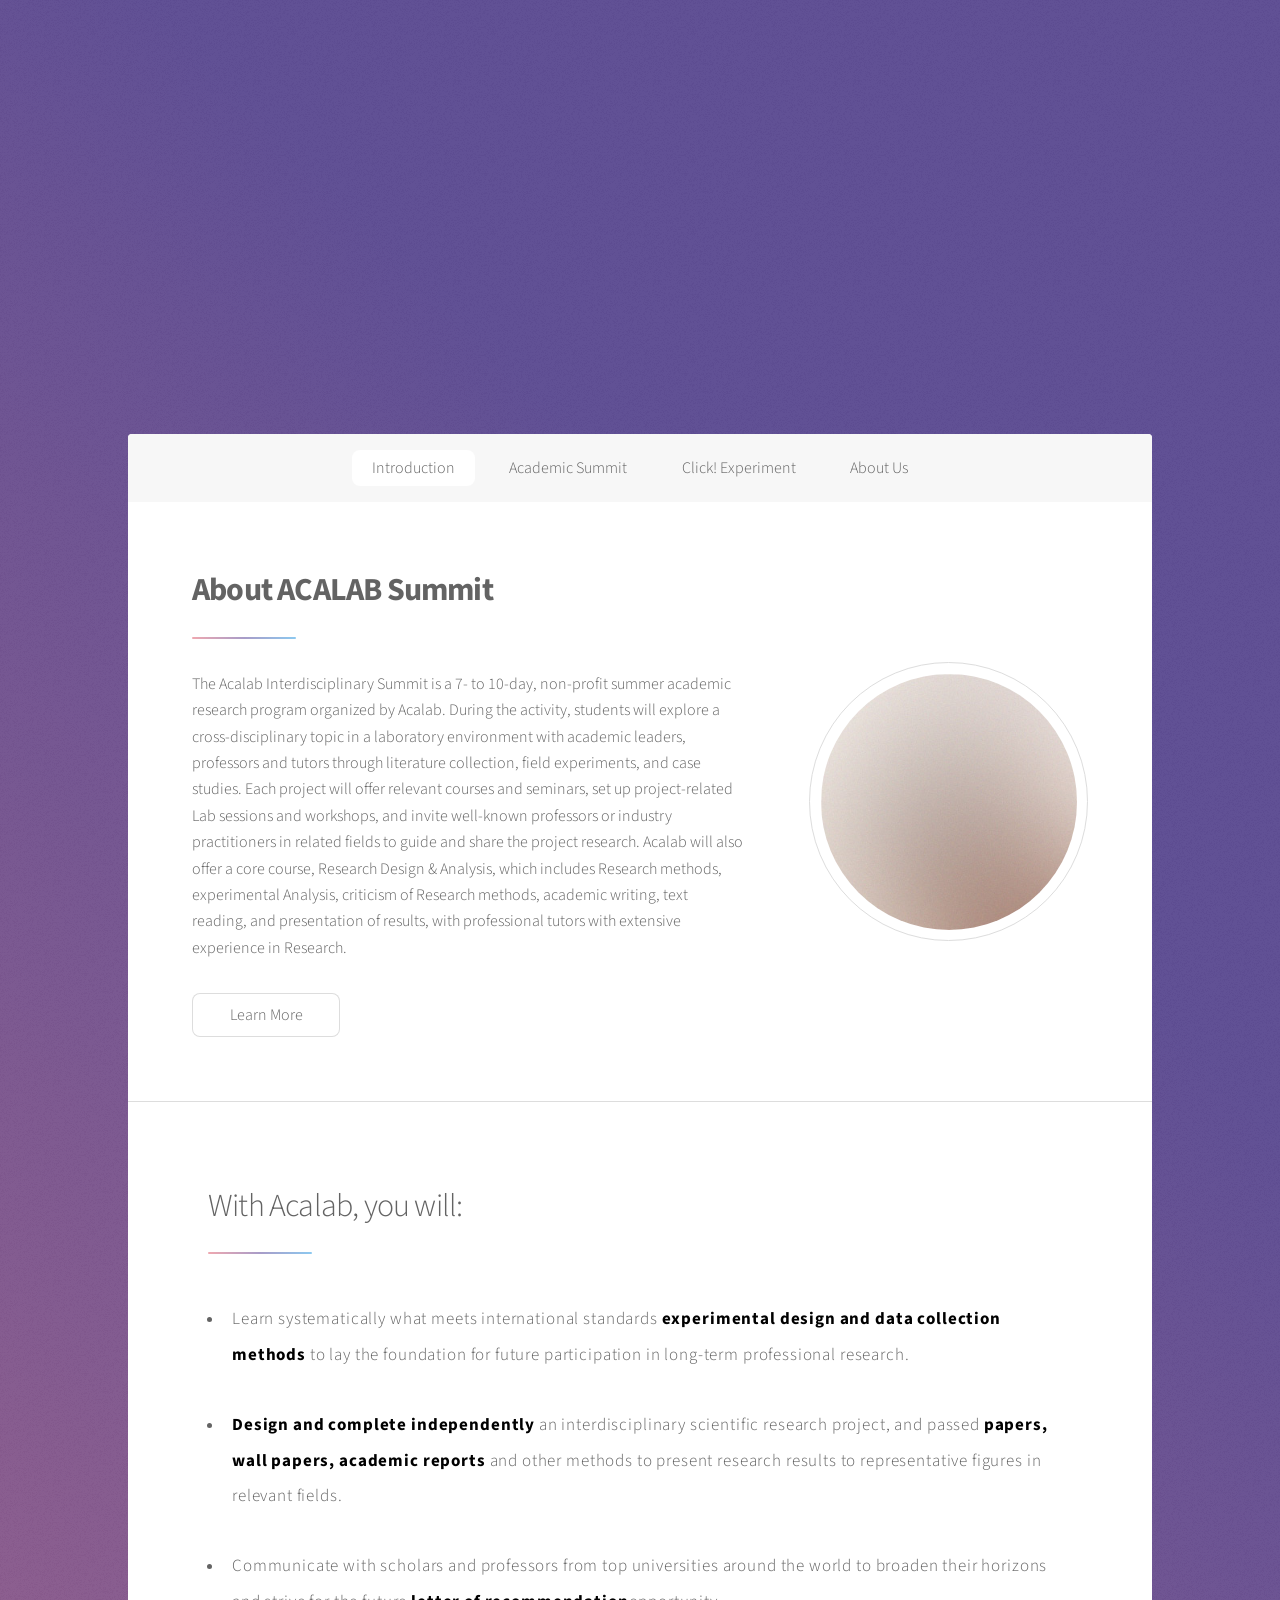
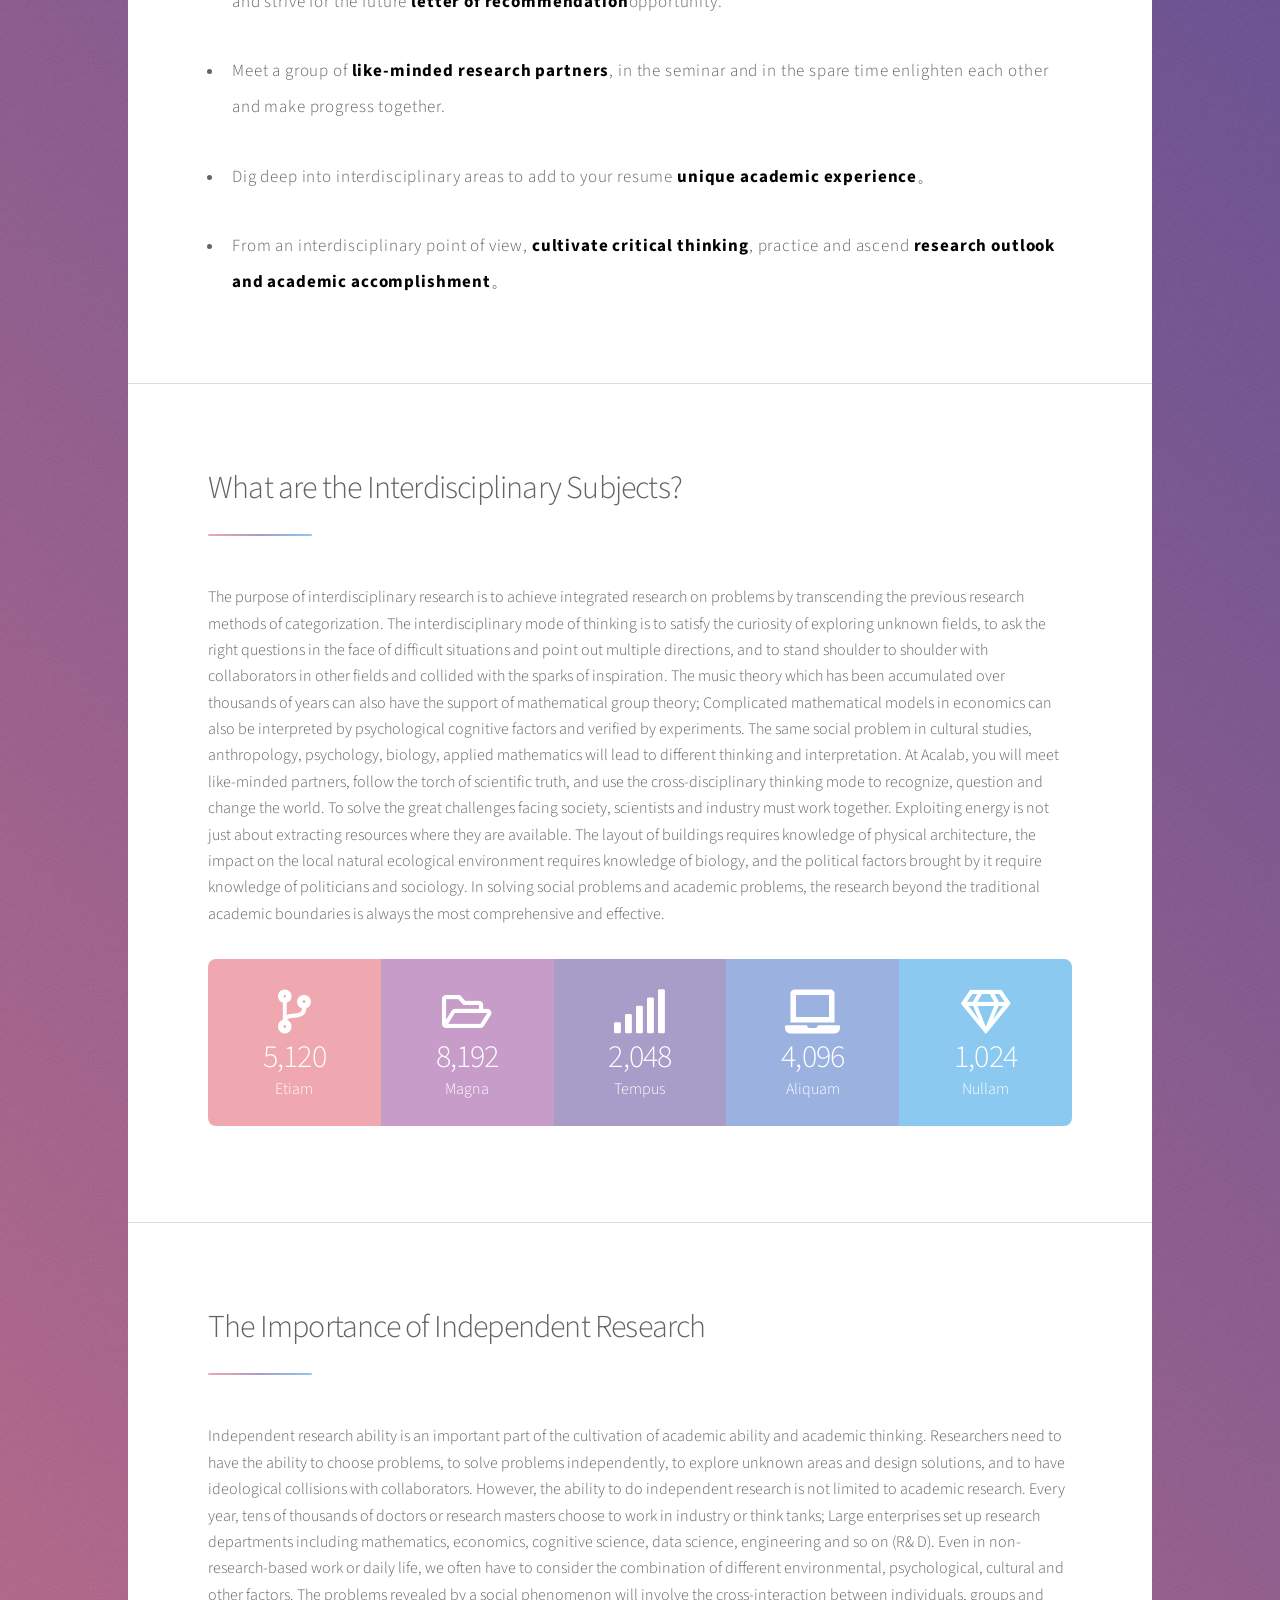
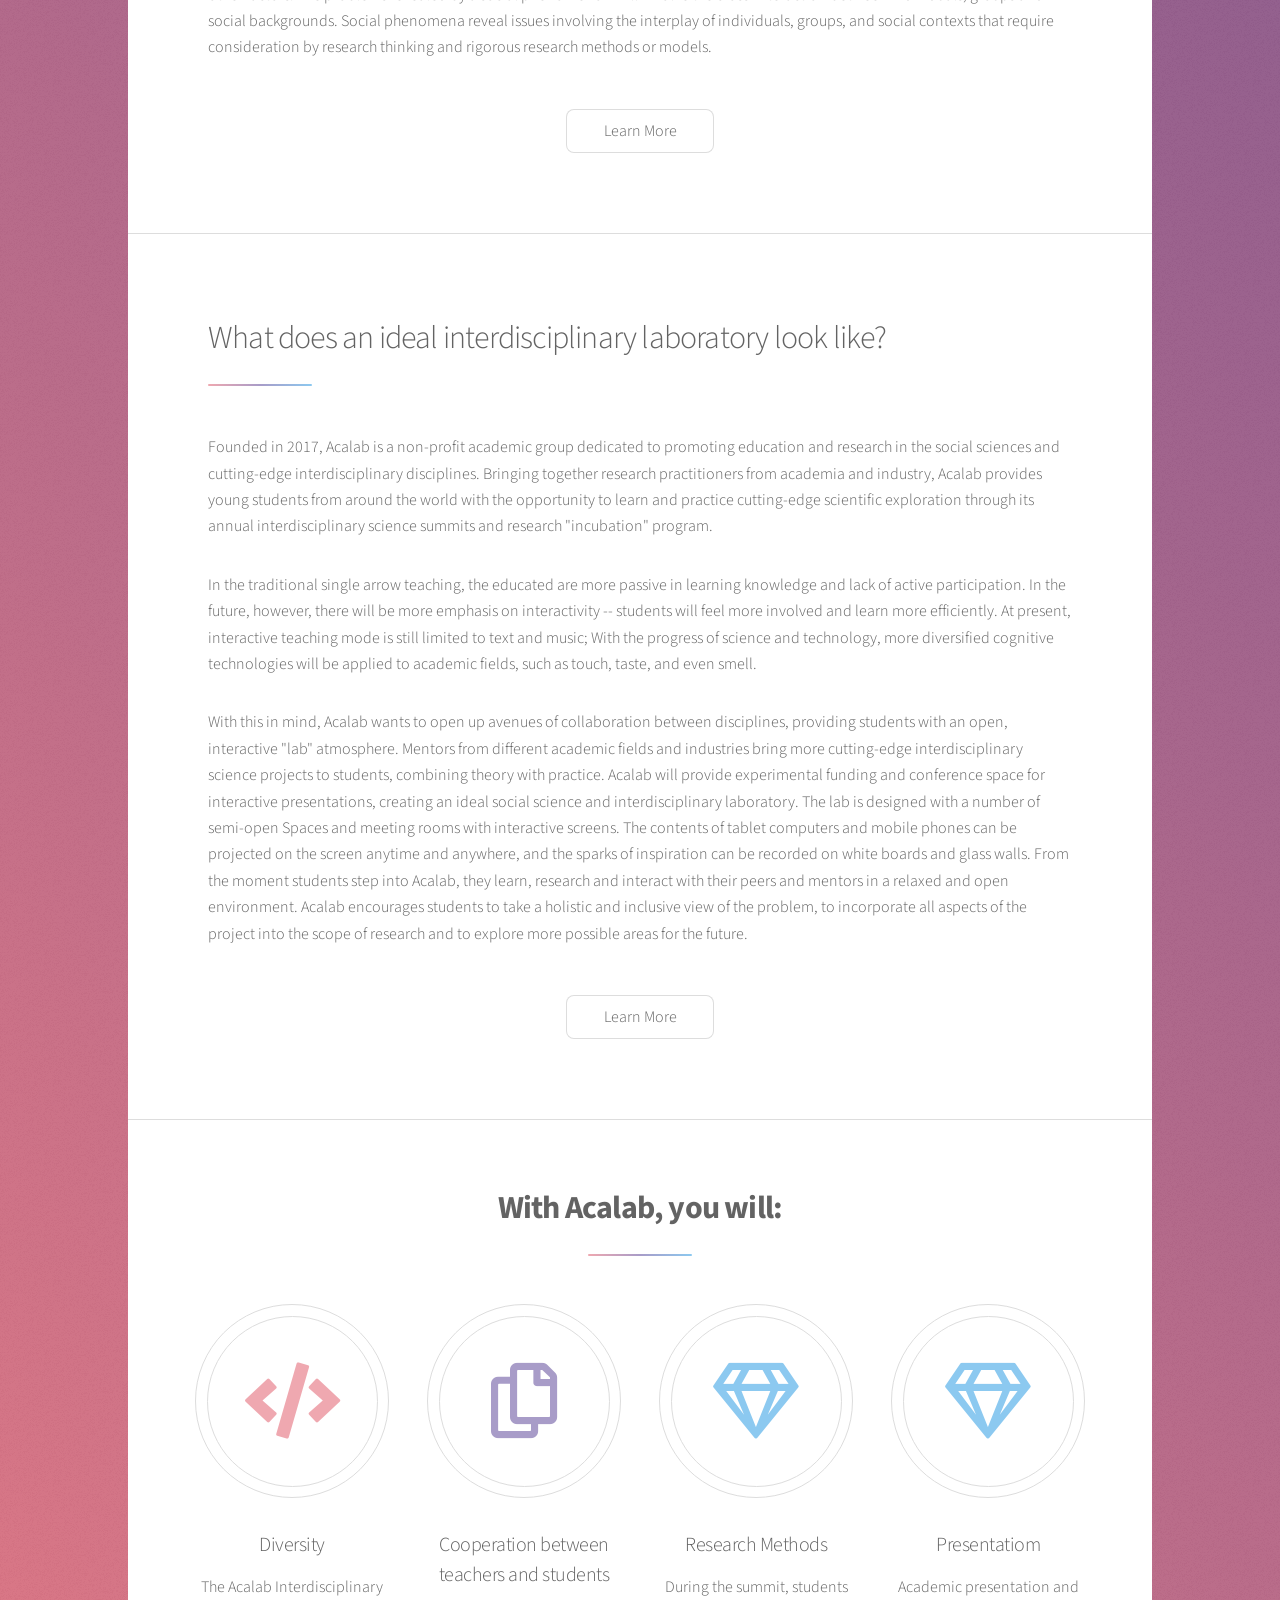
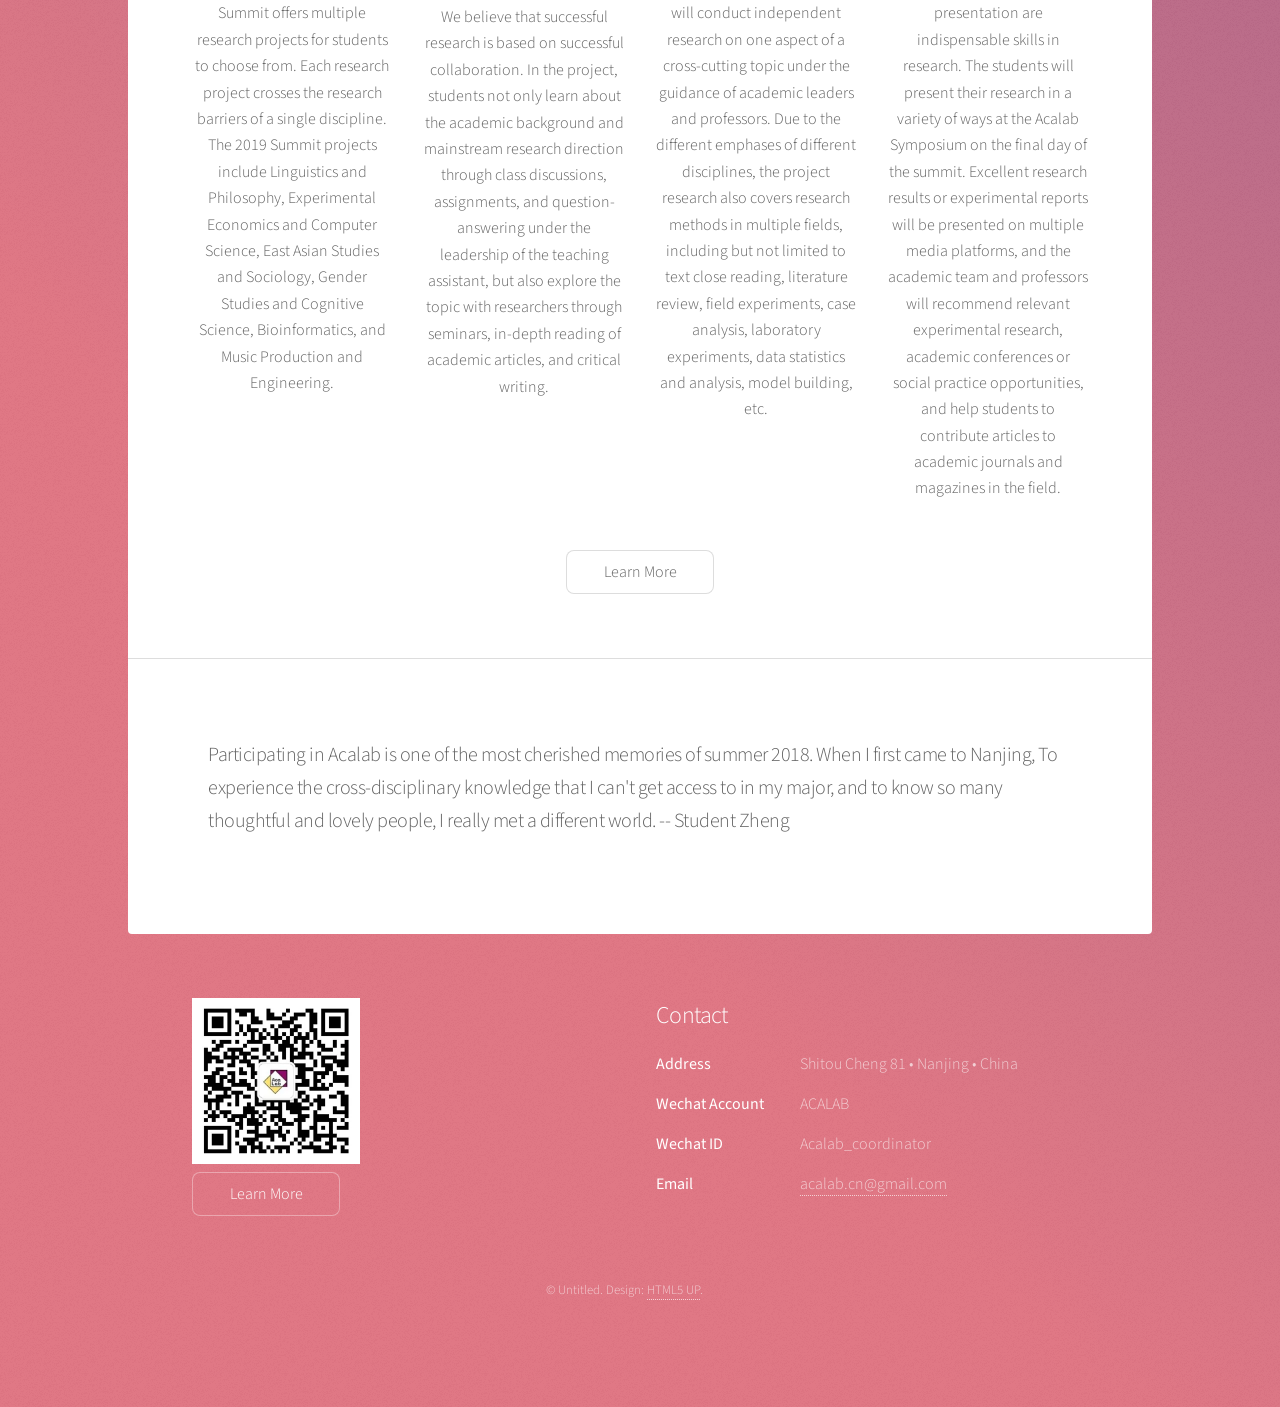
==== commit 76d92b6b: "Project Updated" ====
--- a/final_project/main/index.html
+++ b/final_project/main/index.html
@@ -28,10 +28,10 @@
 				<!-- Nav -->
 					<nav id="nav">
 						<ul>
-							<li><a href="#intro" class="active">Introduction</a></li>
-							<li><a href="#first">Academic Summit</a></li>
-							<li><a href="#second">Click! Experiment</a></li>
-							<li><a href="#cta">About Us</a></li>
+							<li><a href="index.html" class="active">Introduction</a></li>
+							<li><a href="Summer Summit.html">Academic Summit</a></li>
+							<li><a href="Click! Experiment.html">Click! Experiment</a></li>
+							<li><a href="About Us.html">About Us</a></li>
 						</ul>
 					</nav>
 
@@ -57,7 +57,7 @@
 											writing, text reading, and presentation of results, with professional tutors with 
 											extensive experience in Research. </p>
 										<ul class="actions">
-											<li><a href="generic.html" class="button">Learn More</a></li>
+											<li><a href="Summer Summit.html" class="button">Learn More</a></li>
 										</ul>
 									</div>
 									<span class="image"><img src="images/pic01.jpg" alt="" /></span>
@@ -71,60 +71,61 @@
 								</header>
 								<ul class="features0">
 									<li style="line-height:2.1em">
-										<p class="font_8" style="font-size:14px; line-height:2.1em">
-											<span style="letter-spacing:0.05em"><span style="font-size:14px">
+										<p class="font_8" style="font-size:17px; line-height:2.1em">
+											<span style="letter-spacing:0.05em"><span style="font-size:17px">
 											Learn systematically what meets international standards<span style="color:#000000">
 											<span style="font-weight:bold">experimental design and data collection methods</span></span>
 											to lay the foundation for future participation in long-term professional research.</span></span></p>
 										</li>
 										<li style="line-height:2.1em">
-										<p class="font_8" style="font-size:14px; line-height:2.1em">
-											<span style="letter-spacing:0.05em"><span style="font-size:14px">
+										<p class="font_8" style="font-size:17px; line-height:2.1em">
+											<span style="letter-spacing:0.05em"><span style="font-size:17px">
 											<span style="color:#000000"><span style="font-weight:bold">Design and complete independently</span>
 										</span>an interdisciplinary scientific research project, and passed<span style="color:#000000">
 											<span style="font-weight:bold">papers, wall papers, academic reports</span>
 											</span>and other methods to present research results to representative figures in relevant fields.</span></span></p>
 										</li>
 										<li style="line-height:2.1em">
-										<p class="font_8" style="font-size:14px; line-height:2.1em">
-											<span style="letter-spacing:0.05em"><span style="font-size:14px">
+										<p class="font_8" style="font-size:17px; line-height:2.1em">
+											<span style="letter-spacing:0.05em"><span style="font-size:17px">
 												Communicate with scholars and professors from top universities around the world to 
 												broaden their horizons and strive for the future<span style="color:#000000">
 													<span style="font-weight:bold">letter of recommendation</span></span>opportunity.</span></span></p>
 										</li>
 										<li style="line-height:2.1em">
-										<p class="font_8" style="font-size:14px; line-height:2.1em">
-											<span style="letter-spacing:0.05em"><span style="font-size:14px">
+										<p class="font_8" style="font-size:17px; line-height:2.1em">
+											<span style="letter-spacing:0.05em"><span style="font-size:17px">
 												Meet a group of<span style="color:#000000"><span style="font-weight:bold">
 													like-minded research partners</span></span>, in the seminar and in the spare time enlighten each 
 													other and make progress together.
 												</span></span></p>
 										</li>
 										<li style="line-height:2.1em">
-										<p class="font_8" style="font-size:14px; line-height:2.1em">
-											<span style="letter-spacing:0.05em"><span style="font-size:14px">
+										<p class="font_8" style="font-size:17px; line-height:2.1em">
+											<span style="letter-spacing:0.05em"><span style="font-size:17px">
 												Dig deep into interdisciplinary areas to add to your resume<span style="color:#000000">
 												<span style="font-weight:bold">unique academic experience</span></span>。</span></span></p>
 										</li>
 										<li style="line-height:2.1em">
-										<p class="font_8" style="font-size:14px; line-height:2.1em">
-											<span style="letter-spacing:0.05em"><span style="font-size:14px">
+										<p class="font_8" style="font-size:17px; line-height:2.1em">
+											<span style="letter-spacing:0.05em"><span style="font-size:17px">
 												From an interdisciplinary point of view,<span style="color:#000000"><span style="font-weight:bold">
 													cultivate critical thinking</span></span>, practice and ascend<span style="color:#000000">
 											<span style="font-weight:bold">research outlook and academic accomplishment</span></span>。</span></span></p>
 										</li>
 								</ul>
-								<footer class="major">
+								<!-- <footer class="major">
 									<ul class="actions special">
 										<li><a href="generic copy.html" class="button">Learn More</a></li>
 									</ul>
-								</footer>
+								</footer> -->
 							</section>
 
 						<!-- Second Section -->
-							<section id="second" class="main special">
+							<section id="second" class="list">
 								<header class="major">
 									<h2>What are the Interdisciplinary Subjects?</h2>
+								</header>
 									<p>The purpose of interdisciplinary research is to achieve integrated research on problems 
 										by transcending the previous research methods of categorization. The interdisciplinary mode 
 										of thinking is to satisfy the curiosity of exploring unknown fields, to ask the right questions 
@@ -142,7 +143,7 @@
 										environment requires knowledge of biology, and the political factors brought by it require knowledge 
 										of politicians and sociology. In solving social problems and academic problems, the research beyond 
 										the traditional academic boundaries is always the most comprehensive and effective.</p>
-								</header>
+								
 								<ul class="statistics">
 									<li class="style1">
 										<span class="icon solid fa-code-branch"></span>
@@ -165,18 +166,13 @@
 										<strong>1,024</strong> Nullam
 									</li>
 								</ul>
-								<p class="content">Nam elementum nisl et mi a commodo porttitor. Morbi sit amet nisl eu arcu faucibus hendrerit vel a risus. Nam a orci mi, elementum ac arcu sit amet, fermentum pellentesque et purus. Integer maximus varius lorem, sed convallis diam accumsan sed. Etiam porttitor placerat sapien, sed eleifend a enim pulvinar faucibus semper quis ut arcu. Ut non nisl a mollis est efficitur vestibulum. Integer eget purus nec nulla mattis et accumsan ut magna libero. Morbi auctor iaculis porttitor. Sed ut magna ac risus et hendrerit scelerisque. Praesent eleifend lacus in lectus aliquam porta. Cras eu ornare dui curabitur lacinia.</p>
-								<footer class="major">
-									<ul class="actions special">
-										<li><a href="generic copy 2.html" class="button">Learn More</a></li>
-									</ul>
-								</footer>
 							</section>
 
 						<!-- Get Started -->
-							<section id="cta" class="main special">
+							<section id="cta" class="list">
 								<header class="major">
 									<h2>The Importance of Independent Research</h2>
+								</header>
 									<p>Independent research ability is an important part of the cultivation of academic ability 
 										and academic thinking. Researchers need to have the ability to choose problems, to solve 
 										problems independently, to explore unknown areas and design solutions, and to have ideological 
@@ -189,34 +185,37 @@
 										cross-interaction between individuals, groups and social backgrounds. Social phenomena reveal issues 
 										involving the interplay of individuals, groups, and social contexts that 
 										require consideration by research thinking and rigorous research methods or models.</p>
-								</header>
+								
 								<footer class="major">
 									<ul class="actions special">
-										<li><a href="generic copy 3.html" class="button primary">Get Started</a></li>
-										<li><a href="generic copy 3.html" class="button">Learn More</a></li>
+										<li><a href="Click! Experiment.html" class="button">Learn More</a></li>
 									</ul>
 								</footer>
 							</section>
 
-							<section id="cta" class="main special">
+							<section id="cta" class="list">
 								<header class="major">
 									<h2>What does an ideal interdisciplinary laboratory look like?</h2>
-									<p>IFounded in 2017, Acalab is a non-profit academic group dedicated to promoting education 
+								</header>
+									<p>Founded in 2017, Acalab is a non-profit academic group dedicated to promoting education 
 										and research in the social sciences and cutting-edge interdisciplinary disciplines. Bringing 
 										together research practitioners from academia and industry, Acalab provides young students from 
 										around the world with the opportunity to learn and practice cutting-edge scientific exploration 
 										through its annual interdisciplinary science summits and research "incubation" program.
 
-										​
+										​</p>
 										
-										In the traditional single arrow teaching, the educated are more passive in learning knowledge 
+										
+										<p>
+											In the traditional single arrow teaching, the educated are more passive in learning knowledge 
 										and lack of active participation. In the future, however, there will be more emphasis on interactivity 
 										-- students will feel more involved and learn more efficiently. At present, interactive teaching 
 										mode is still limited to text and music; With the progress of science and technology, more diversified 
 										cognitive technologies will be applied to academic fields, such as touch, taste, and even smell.
 										
+										</p>
 										
-										
+										<p>
 										With this in mind, Acalab wants to open up avenues of collaboration between disciplines, providing 
 										students with an open, interactive "lab" atmosphere. Mentors from different academic fields and industries 
 										bring more cutting-edge interdisciplinary science projects to students, combining theory with practice. 
@@ -228,11 +227,10 @@
 										their peers and mentors in a relaxed and open environment. Acalab encourages students to take a holistic 
 										and inclusive view of the problem, to incorporate all aspects of 
 										the project into the scope of research and to explore more possible areas for the future.</p>
-								</header>
+								
 								<footer class="major">
 									<ul class="actions special">
-										<li><a href="generic copy 3.html" class="button primary">Get Started</a></li>
-										<li><a href="generic copy 3.html" class="button">Learn More</a></li>
+										<li><a href="Summer Summit.html" class="button">Learn More</a></li>
 									</ul>
 								</footer>
 							</section>
@@ -285,13 +283,12 @@
 									</ul>
 								</footer>
 							</section>
-							<section id="second" class="main special">
+							<section id="second" class="list">
 								<header class="major">
 										<p>Participating in Acalab is one of the most cherished memories of summer 2018. When I first came to Nanjing,
 											To experience the cross-disciplinary knowledge that I can't get access to in my major, and to know so many 
-											thoughtful and lovely people, I really met a different world.
-											<br>
-											Zheng</p>
+											thoughtful and lovely people, I really met a different world. 
+											-- Student Zheng</p>
 								</header>
 								
 							</section>
@@ -302,18 +299,17 @@
 				<!-- Footer -->
 					<footer id="footer">
 						<section>
-							<h2></h2>
 							<img src="images/AcaLab_QR.webp"
 							alt="AcaLab二维码.jpg" style="width:168px;height:166px;object-fit:cover;object-position:50% 50%"/>
 							<ul class="actions">
-								<li><a href="generic.html" class="button">Learn More</a></li>
+								<li><a href="About Us.html" class="button">Learn More</a></li>
 							</ul>
 						</section>
 						<section>
 							<h2>Contact</h2>
 							<dl class="alt">
 								<dt>Address</dt>
-								<dd>1234 Somewhere Road &bull; Nashville, TN 00000 &bull; USA</dd>
+								<dd>Shitou Cheng 81 &bull; Nanjing &bull; China</dd>
 								<dt>Wechat Account</dt>
 								<dd>ACALAB</dd>
 								<dt>Wechat ID</dt>
@@ -321,13 +317,6 @@
 								<dt>​Email</dt>
 								<dd><a href="#">acalab.cn@gmail.com</a></dd>
 							</dl>
-							<ul class="icons">
-								<li><a href="#" class="icon brands fa-twitter alt"><span class="label">Twitter</span></a></li>
-								<li><a href="#" class="icon brands fa-facebook-f alt"><span class="label">Facebook</span></a></li>
-								<li><a href="#" class="icon brands fa-instagram alt"><span class="label">Instagram</span></a></li>
-								<li><a href="#" class="icon brands fa-github alt"><span class="label">GitHub</span></a></li>
-								<li><a href="#" class="icon brands fa-dribbble alt"><span class="label">Dribbble</span></a></li>
-							</ul>
 						</section>
 						<p class="copyright">&copy; Untitled. Design: <a href="https://html5up.net">HTML5 UP</a>.</p>
 					</footer>
--- a/final_project/main/assets/css/main.css
+++ b/final_project/main/assets/css/main.css
@@ -2361,6 +2361,11 @@
 		}
 
 /* Image */
+		
+		.wrapingimage  {  
+		float: left;   
+		margin: 10px 15px 10px -10px;   
+		}  
 
 	.image {
 		border-radius: 8px;
@@ -2467,7 +2472,7 @@
 
 		dl.alt dt {
 			display: block;
-			width: 10em;
+			width: 9em;
 			margin: 0;
 			clear: left;
 			float: left;
@@ -3408,6 +3413,12 @@
 		border-radius: 0.25em;
 	}
 
+	.main h2{
+		font-weight: bold;
+	}
+	
+
+
 		#main input, #main select, #main textarea {
 			color: #636363;
 		}
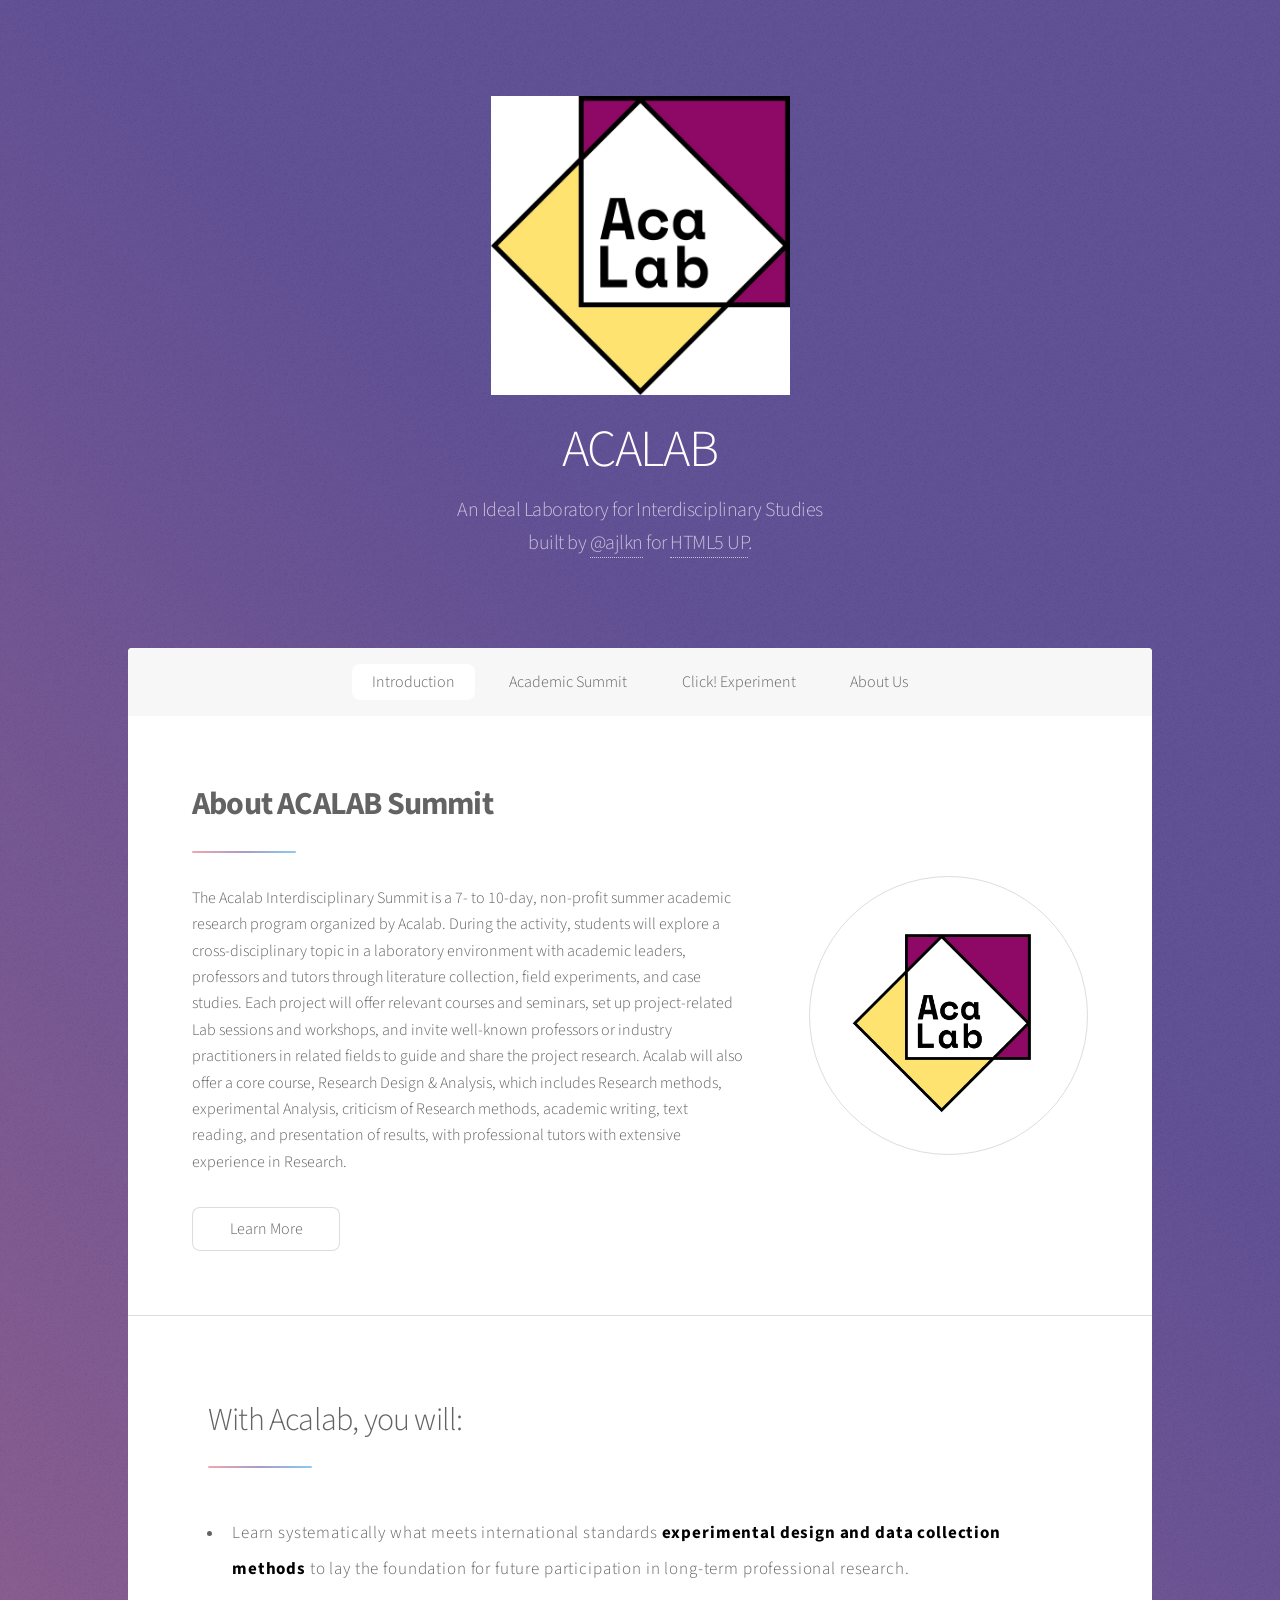
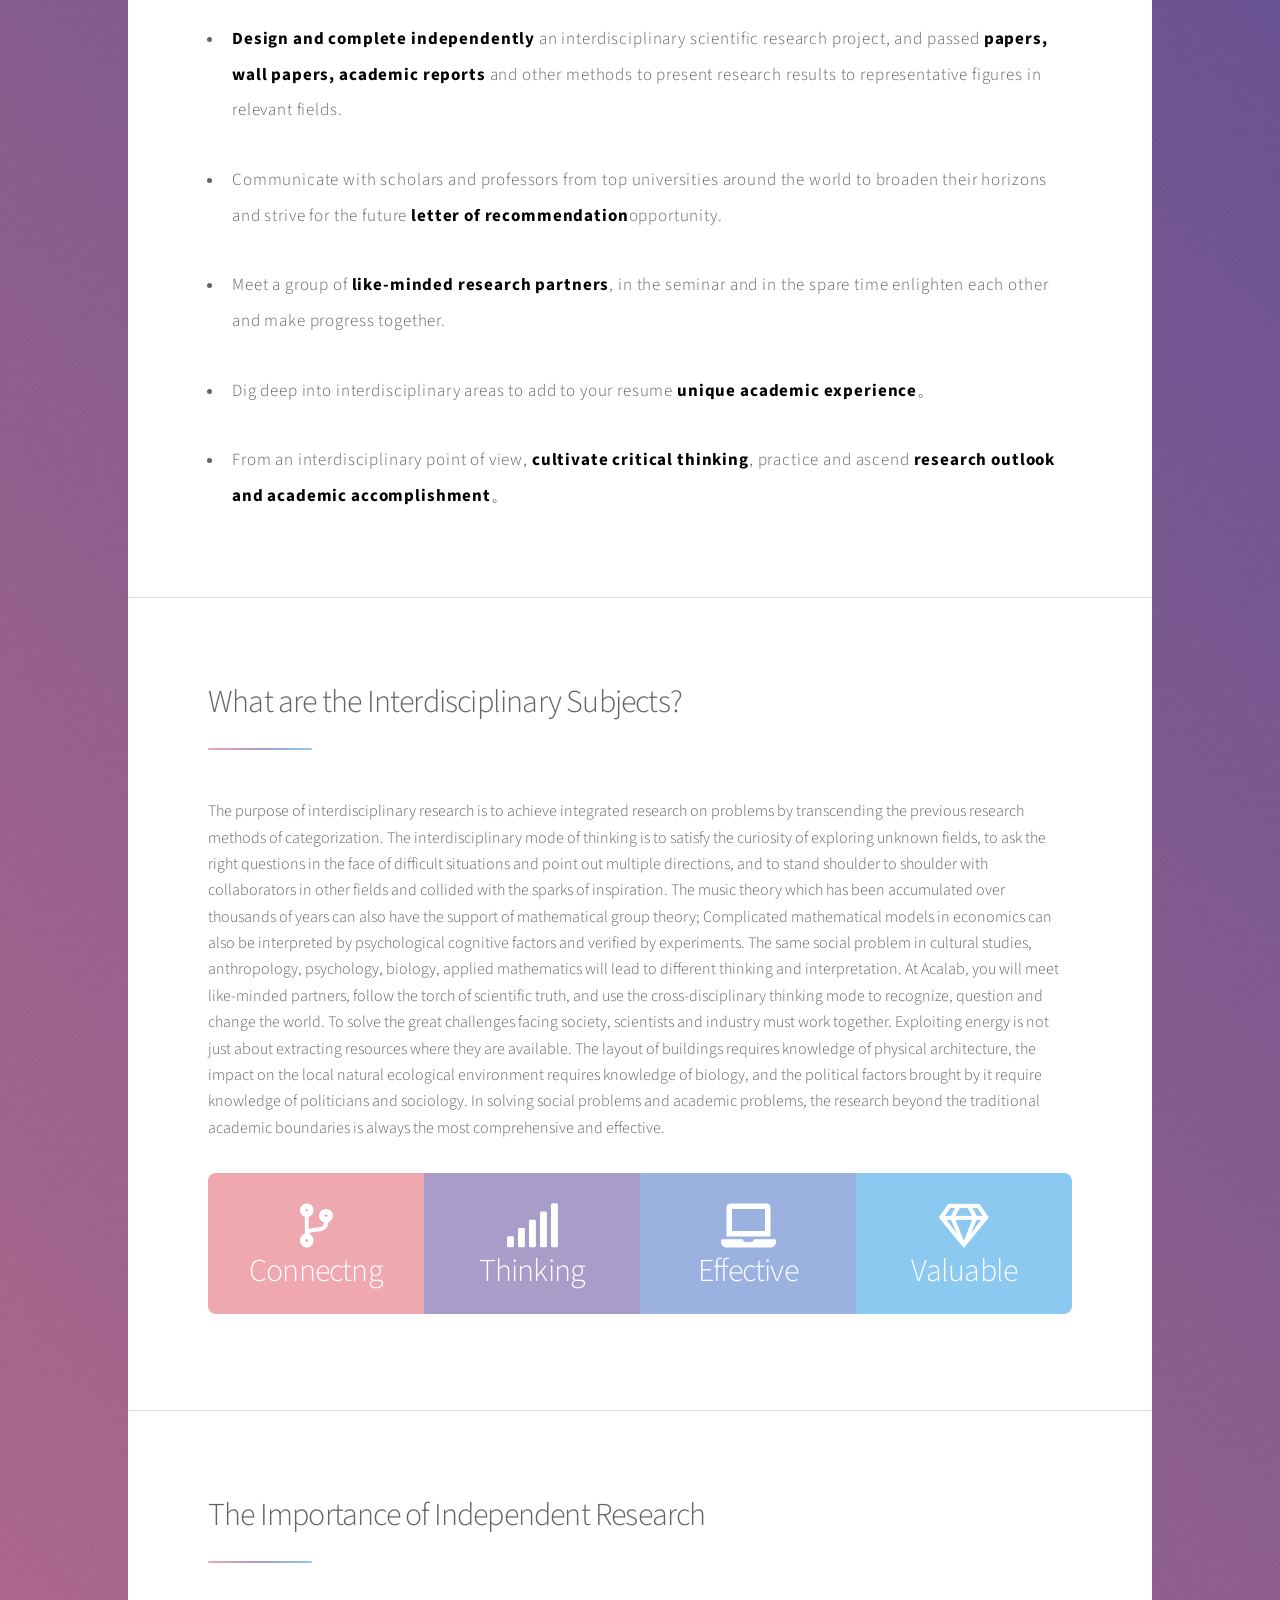
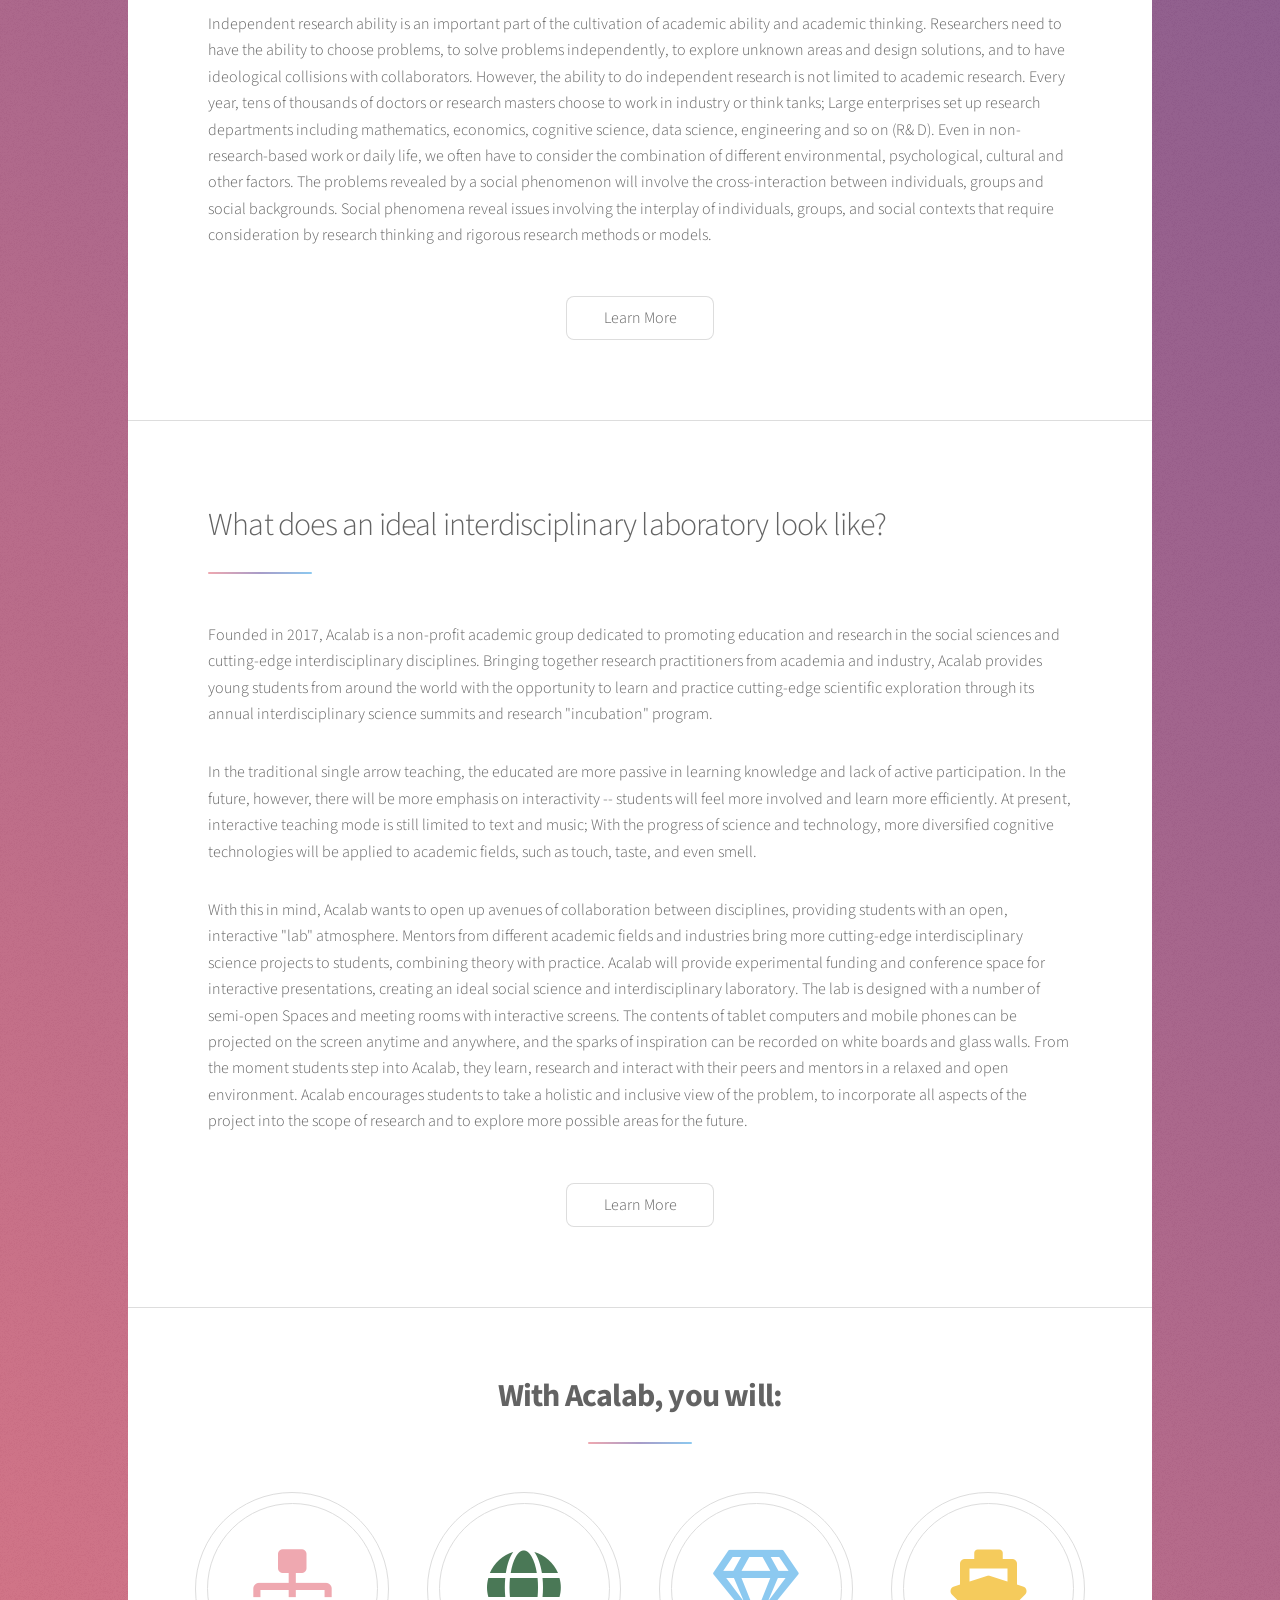
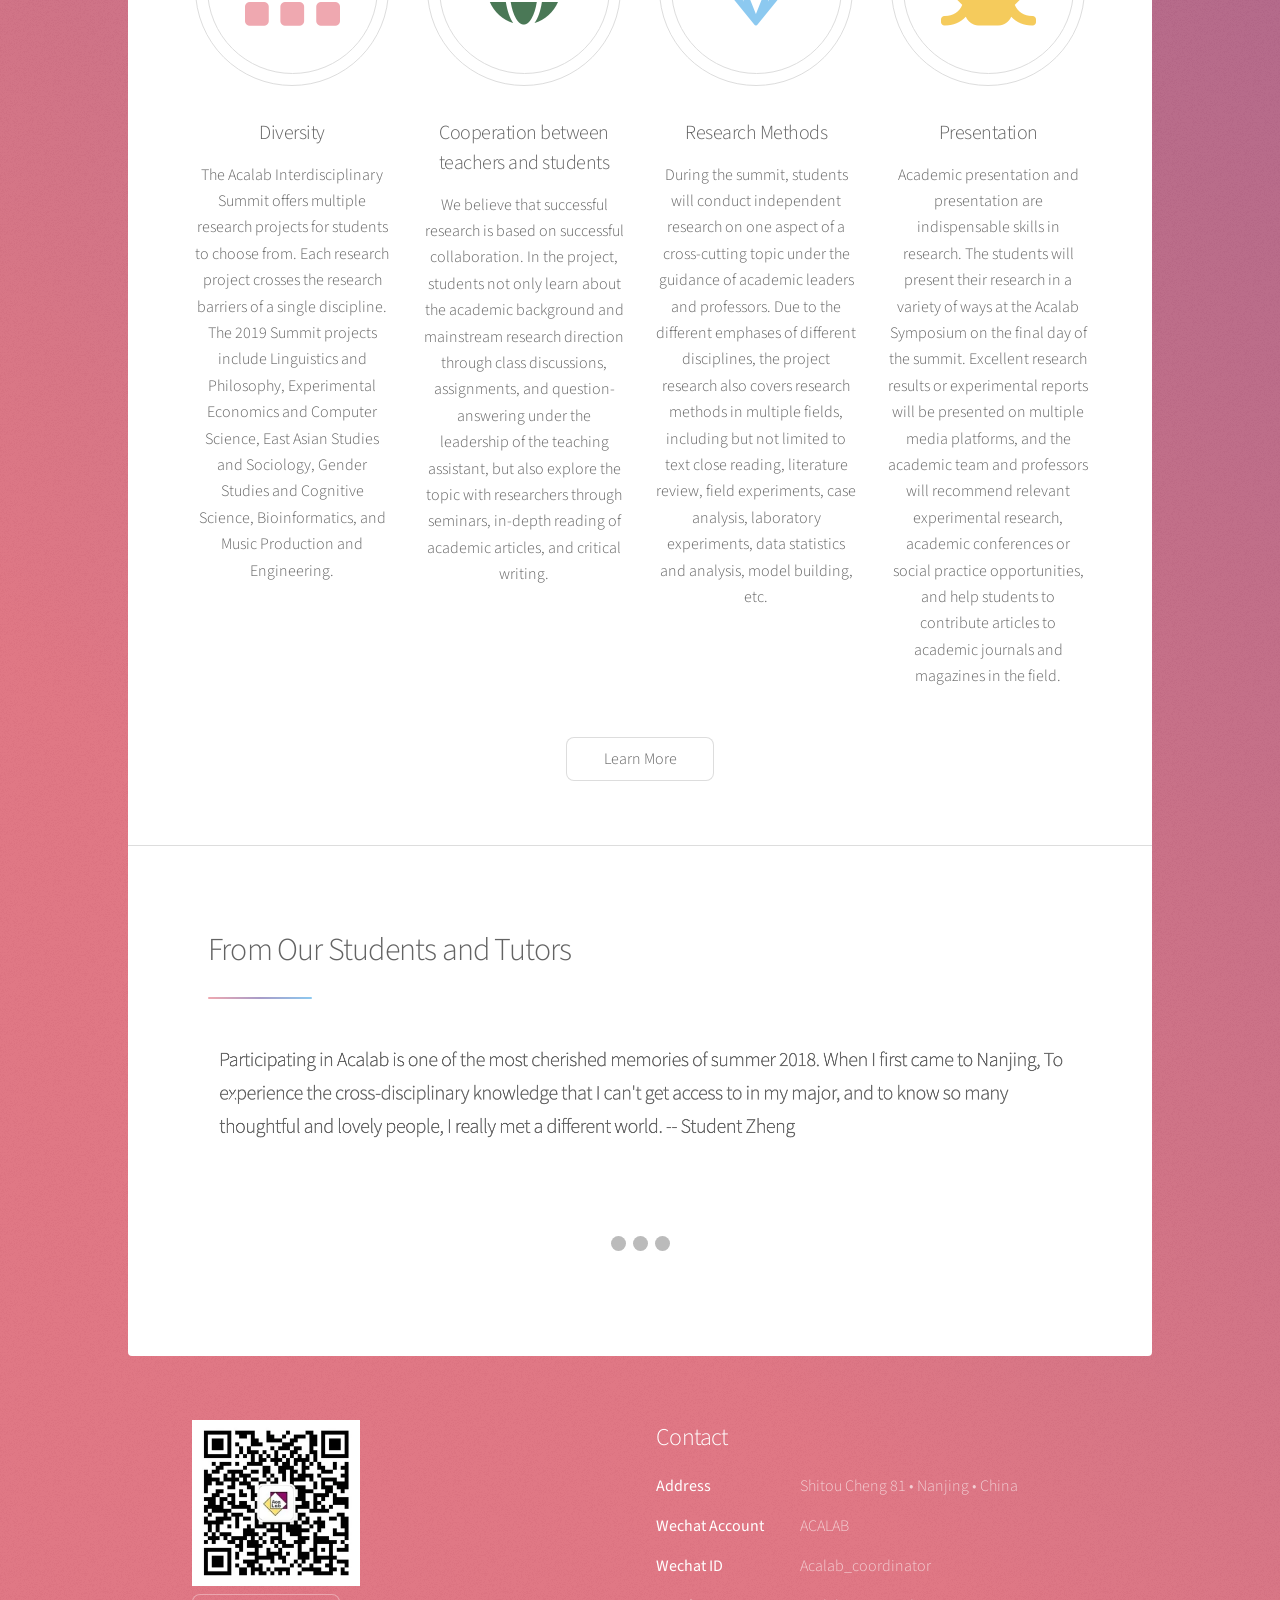
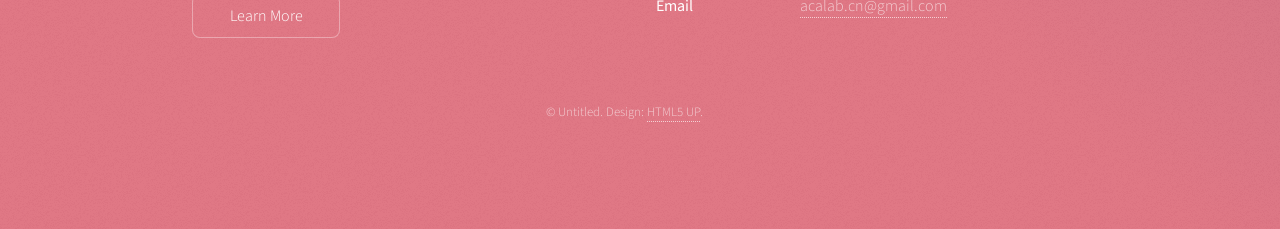
==== commit 13bcc05b: "Project Updated" ====
--- a/final_project/main/index.html
+++ b/final_project/main/index.html
@@ -19,12 +19,16 @@
 
 				<!-- Header -->
 					<header id="header" class="alt">
-						<span class="logo"><img src="images/logo.svg" alt="" /></span>
+						<span class="logo"><img src="Logo & pics/acalab logo.jpg" alt="logo" style="width:299px;height:299px;object-fit:cover;object-position:50% 50%"/></span>
 						<h1>ACALAB</h1>
 						<p>An Ideal Laboratory for Interdisciplinary Studies <br>
 						built by <a href="https://twitter.com/ajlkn">@ajlkn</a> for <a href="https://html5up.net">HTML5 UP</a>.</p>
 					</header>
-
+					<!-- <style>
+						div {
+						  background-image: url('Logo & pics/背景.jpg');
+						}
+						</style> -->
 				<!-- Nav -->
 					<nav id="nav">
 						<ul>
@@ -60,7 +64,7 @@
 											<li><a href="Summer Summit.html" class="button">Learn More</a></li>
 										</ul>
 									</div>
-									<span class="image"><img src="images/pic01.jpg" alt="" /></span>
+									<span class="image"><img src="Logo & pics/logo4副本2.jpg" alt="" /></span>
 								</div>
 							</section>
 
@@ -147,23 +151,23 @@
 								<ul class="statistics">
 									<li class="style1">
 										<span class="icon solid fa-code-branch"></span>
-										<strong>5,120</strong> Etiam
-									</li>
-									<li class="style2">
+										<strong>Connectng</strong> 
+									</li>
+									<!-- <li class="style2">
 										<span class="icon fa-folder-open"></span>
-										<strong>8,192</strong> Magna
-									</li>
+										<strong>Inclusive</strong> 
+									</li> -->
 									<li class="style3">
 										<span class="icon solid fa-signal"></span>
-										<strong>2,048</strong> Tempus
+										<strong> Thinking  </strong> 
 									</li>
 									<li class="style4">
 										<span class="icon solid fa-laptop"></span>
-										<strong>4,096</strong> Aliquam
+										<strong>Effective</strong> 
 									</li>
 									<li class="style5">
 										<span class="icon fa-gem"></span>
-										<strong>1,024</strong> Nullam
+										<strong>Valuable</strong> 
 									</li>
 								</ul>
 							</section>
@@ -241,7 +245,7 @@
 								<ul class="features1">
 									
 									<li>
-										<span class="icon solid major style1 fa-code"></span>
+										<span class="icon solid major style1 fa-sitemap"></span>
 										<h3>Diversity</h3>
 										<p>The Acalab Interdisciplinary Summit offers multiple research projects for students to choose from. 
 											Each research project crosses the research barriers of a single discipline. The 2019 Summit projects 
@@ -249,7 +253,7 @@
 											and Sociology, Gender Studies and Cognitive Science, Bioinformatics, and Music Production and Engineering.</p>
 									</li>
 									<li>
-										<span class="icon major style3 fa-copy"></span>
+										<span class="icon major solid fas fa-globe greencolor"></span>										
 										<h3>Cooperation between teachers and students</h3>
 										<p>We believe that successful research is based on successful collaboration. 
 											In the project, students not only learn about the academic background and mainstream 
@@ -267,8 +271,8 @@
 											laboratory experiments, data statistics and analysis, model building, etc.</p>
 									</li>
 									<li>
-										<span class="icon major style5 fa-gem"></span>
-										<h3>Presentatiom</h3>
+										<span class="icon major solid fa-ship yellowcolor"></span>
+										<h3>Presentation</h3>
 										<p>Academic presentation and presentation are indispensable skills in research. The students 
 											will present their research in a variety of ways at the Acalab Symposium on the final day of 
 											the summit. Excellent research results or experimental reports will be presented on multiple 
@@ -279,16 +283,55 @@
 								</ul>
 								<footer class="major">
 									<ul class="actions special">
-										<li><a href="generic copy.html" class="button">Learn More</a></li>
+										<li><a href="Summer Summit.html" class="button">Learn More</a></li>
 									</ul>
 								</footer>
 							</section>
 							<section id="second" class="list">
 								<header class="major">
-										<p>Participating in Acalab is one of the most cherished memories of summer 2018. When I first came to Nanjing,
-											To experience the cross-disciplinary knowledge that I can't get access to in my major, and to know so many 
-											thoughtful and lovely people, I really met a different world. 
-											-- Student Zheng</p>
+									<h2>From Our Students and Tutors</h2>
+									<!-- Slideshow container -->
+										<div class="slideshow-container">
+
+											<!-- Full-width images with number and caption text -->
+											<div class="mySlides fade">
+											<div class="numbertext">1 / 3</div>
+											<span class="image main"><img src="images/Zheng.png" alt="" /></span>
+											<div class="text"></div>
+											</div>
+										
+											<div class="mySlides fade begin">
+											<div class="numbertext">2 / 3</div>
+											<span class="image main"><img src="images/Alex.png" alt="" /></span>
+											<div class="text"></div>
+											</div>
+										
+											<div class="mySlides fade begin">
+											<div class="numbertext">3 / 3</div>
+											<span class="image main"><img src="images/Wang.png" alt="" /></span>
+											<div class="text"></div>
+											</div>
+										
+											<!-- Next and previous buttons -->
+											<a class="prev" onclick="plusSlides(-1)">&#10094;</a>
+											<a class="next" onclick="plusSlides(1)">&#10095;</a>
+										</div>
+										<br>
+										
+										<!-- The dots/circles -->
+										<div style="text-align:center">
+											<span class="dot" onclick="currentSlide(1)"></span>
+											<span class="dot" onclick="currentSlide(2)"></span>
+											<span class="dot" onclick="currentSlide(3)"></span>
+										</div>
+											<!-- <section class="preview_box">
+												<div class="featured_image" style="background-image:url('images/Zheng.png')">
+												<span class="image main"><img src="images/Zheng.png" alt="" /></span>
+												</div>
+												<button class="prev">&lsaquo;</button>
+												<button class="next">&rsaquo;</button>
+											</section>
+											<ul class="cards"></ul> -->
 								</header>
 								
 							</section>
--- a/final_project/main/assets/css/main.css
+++ b/final_project/main/assets/css/main.css
@@ -99,6 +99,7 @@
 	}
 
 	body {
+		/* background-image: url('Logo & pics/背景.jpg'); */
 		background-color: #935d8c;
 		background-image: url("images/overlay.png"), -moz-linear-gradient(45deg, #e37682 15%, #5f4d93 85%);
 		background-image: url("images/overlay.png"), -webkit-linear-gradient(45deg, #e37682 15%, #5f4d93 85%);
@@ -2634,6 +2635,13 @@
 			ul.icons li:last-child {
 				padding-right: 0 !important;
 			}
+	.greencolor {
+		color:#4A7856;
+	}
+
+	.yellowcolor {
+		color: #F5CB5C; 
+	}
 
 /* Section/Article */
 
@@ -3146,6 +3154,13 @@
 		text-align: center;
 	}
 
+	/* #header {
+		background-image: url('Logo & pics/背景.jpg');
+		background-position:center;
+		width:700px;
+		height:400px;
+	} */
+
 		#header h1 {
 			margin: 0 0 0.25em 0;
 		}
@@ -3157,7 +3172,112 @@
 
 		#header.alt {
 			padding: 7em 5em 4em 5em ;
-		}
+			/* background-image: url('Logo & pics/背景.jpg');
+			background-image: initial; */
+			/* border: solid 1px #000;
+			padding-top: 200px;
+			padding-bottom: 200px;
+			width: 100%;
+			background-attachment: fixed;
+			background-size: cover;
+			background-repeat: no-repeat;
+			background-position: top center; */
+		}
+
+		* {box-sizing:border-box}
+
+		.slideshow-container {
+			max-width: 1000px;
+			position: relative;
+			margin: auto;
+		  }
+		  
+		  /* Hide the images by default */
+		  .begin {
+			display: none;
+		  }
+
+		  
+		  /* Next & previous buttons */
+		  .prev, .next {
+			cursor: pointer;
+			position: absolute;
+			top: 50%;
+			width: auto;
+			margin-top: -22px;
+			padding: 16px;
+			color: white;
+			font-weight: bold;
+			font-size: 18px;
+			transition: 0.6s ease;
+			border-radius: 0 3px 3px 0;
+			user-select: none;
+		  }
+		  
+		  /* Position the "next button" to the right */
+		  .next {
+			right: 0;
+			border-radius: 3px 0 0 3px;
+		  }
+		  
+		  /* On hover, add a black background color with a little bit see-through */
+		  .prev:hover, .next:hover {
+			background-color: rgba(0,0,0,0.8);
+		  }
+		  
+		  /* Caption text */
+		  .text {
+			color: #f2f2f2;
+			font-size: 15px;
+			padding: 8px 12px;
+			position: absolute;
+			bottom: 8px;
+			width: 100%;
+			text-align: center;
+		  }
+		  
+		  /* Number text (1/3 etc) */
+		  .numbertext {
+			color: #f2f2f2;
+			font-size: 12px;
+			padding: 8px 12px;
+			position: absolute;
+			top: 0;
+		  }
+		  
+		  /* The dots/bullets/indicators */
+		  .dot {
+			cursor: pointer;
+			height: 15px;
+			width: 15px;
+			margin: 0 2px;
+			background-color: #bbb;
+			border-radius: 50%;
+			display: inline-block;
+			transition: background-color 0.6s ease;
+		  }
+		  
+		  .active, .dot:hover {
+			background-color: #717171;
+		  }
+		  
+		  /* Fading animation */
+		  .fade {
+			-webkit-animation-name: fade;
+			-webkit-animation-duration: 1.5s;
+			animation-name: fade;
+			animation-duration: 1.5s;
+		  }
+		  
+		  @-webkit-keyframes fade {
+			from {opacity: .4}
+			to {opacity: 1}
+		  }
+		  
+		  @keyframes fade {
+			from {opacity: .4}
+			to {opacity: 1}
+		  }
 
 			#header.alt h1 {
 				font-size: 3.25em;
@@ -3168,10 +3288,10 @@
 				-webkit-transition: opacity 3s ease;
 				-ms-transition: opacity 3s ease;
 				transition: opacity 3s ease;
-				-moz-transition-delay: 0.5s;
+				/* -moz-transition-delay: 0.5s;
 				-webkit-transition-delay: 0.5s;
 				-ms-transition-delay: 0.5s;
-				transition-delay: 0.5s;
+				transition-delay: 0.5s; */
 				opacity: 1;
 			}
 
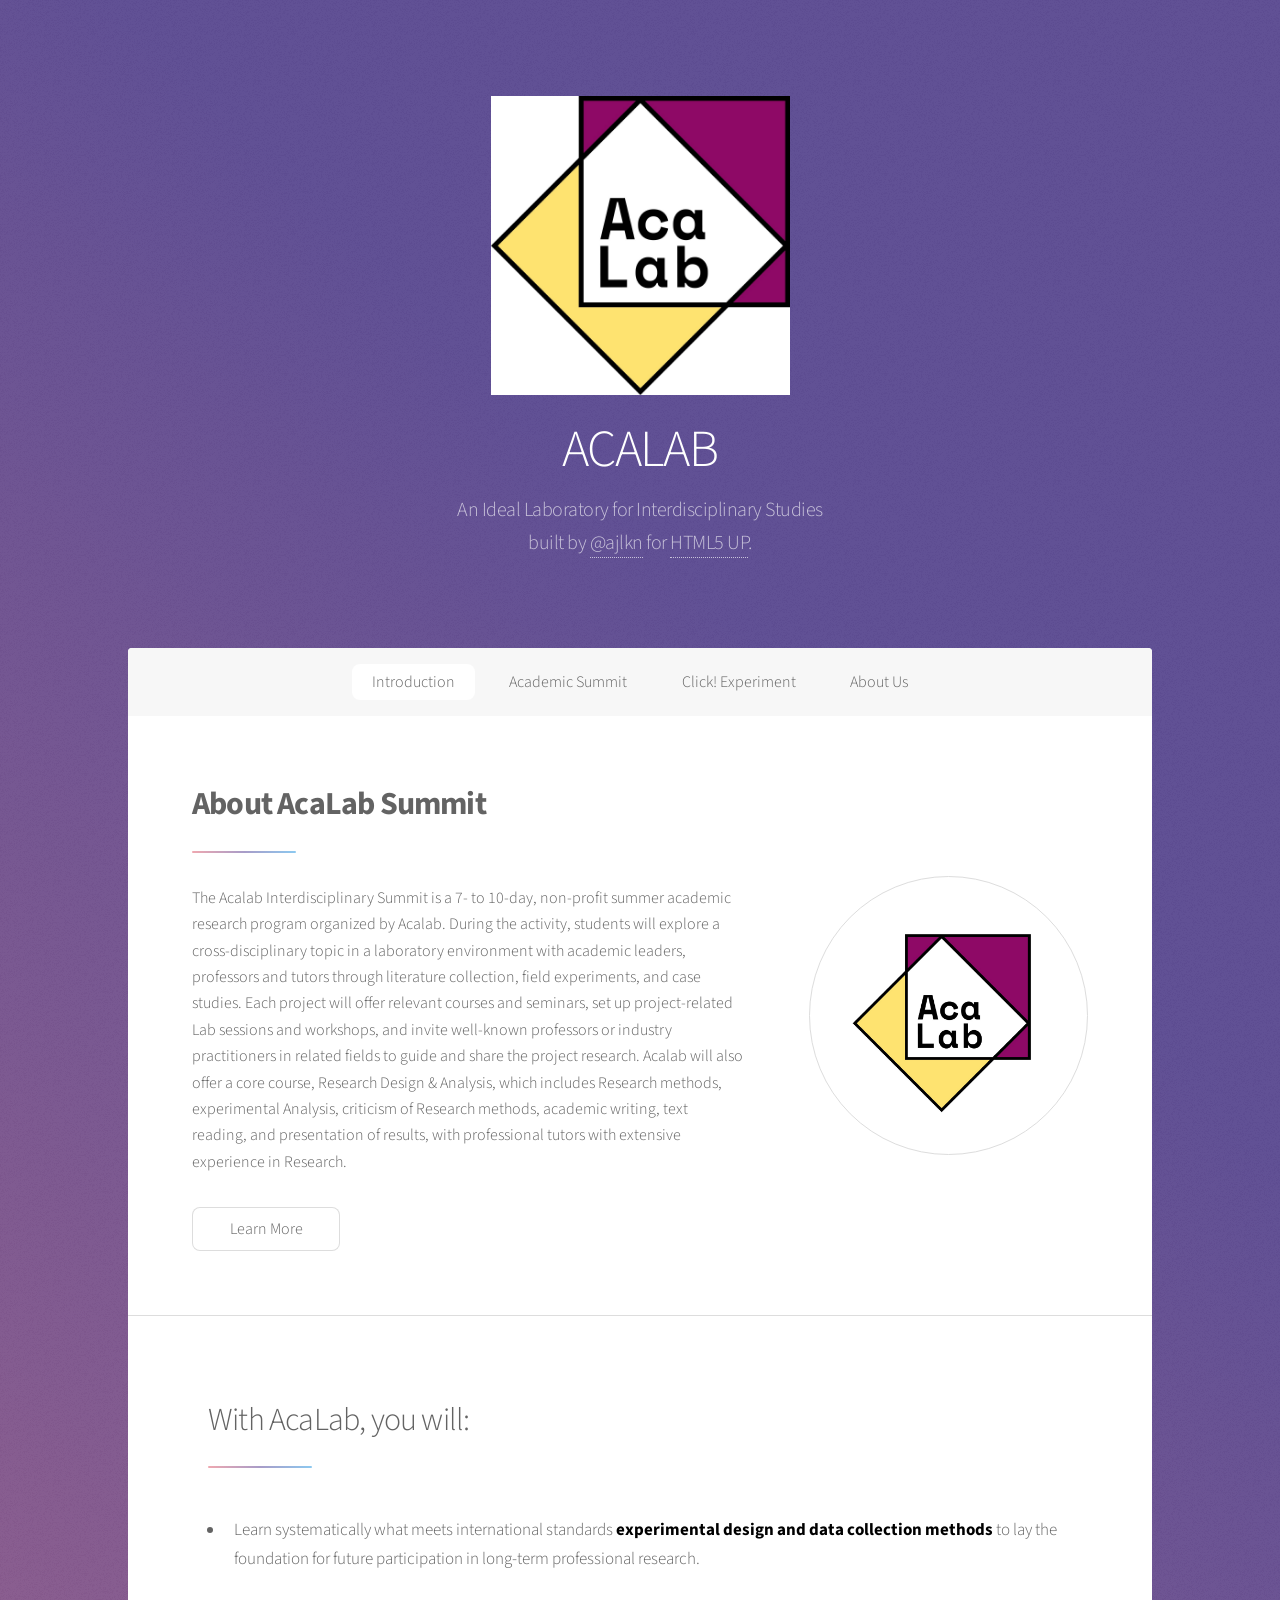
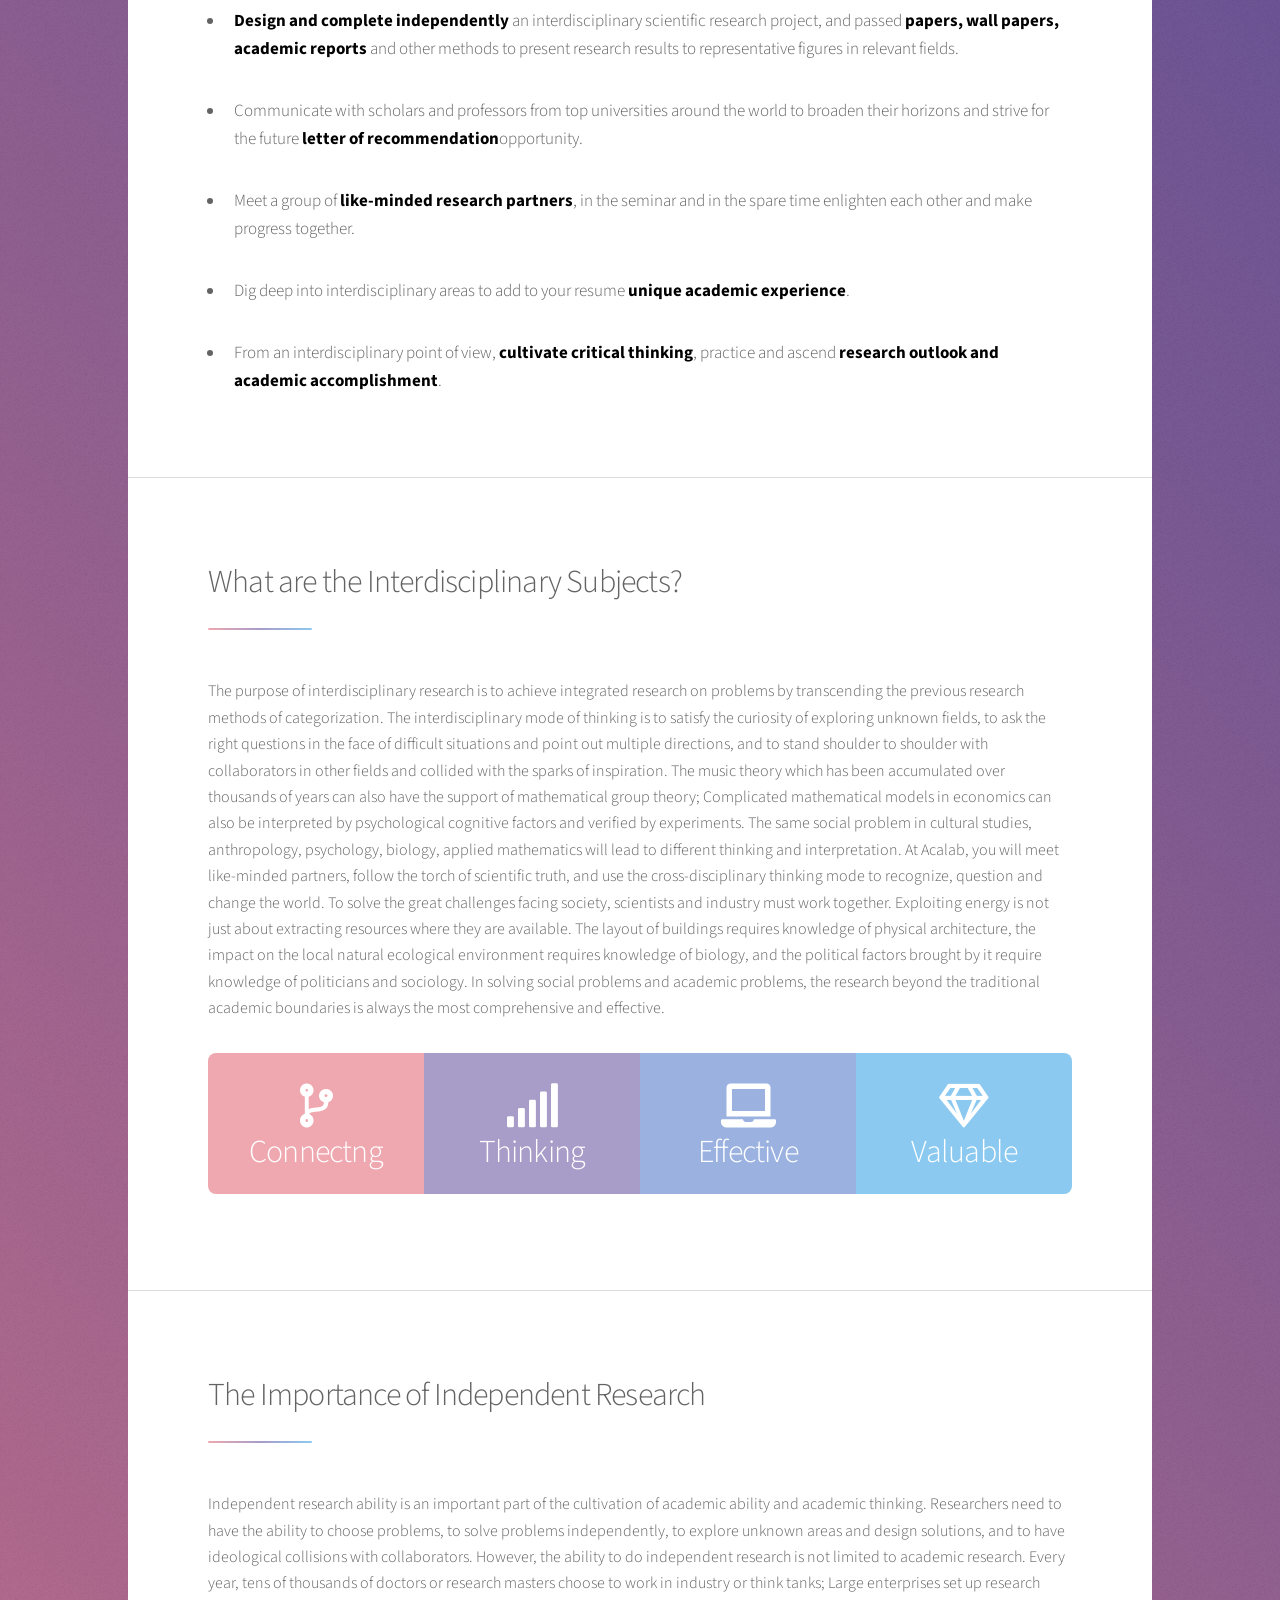
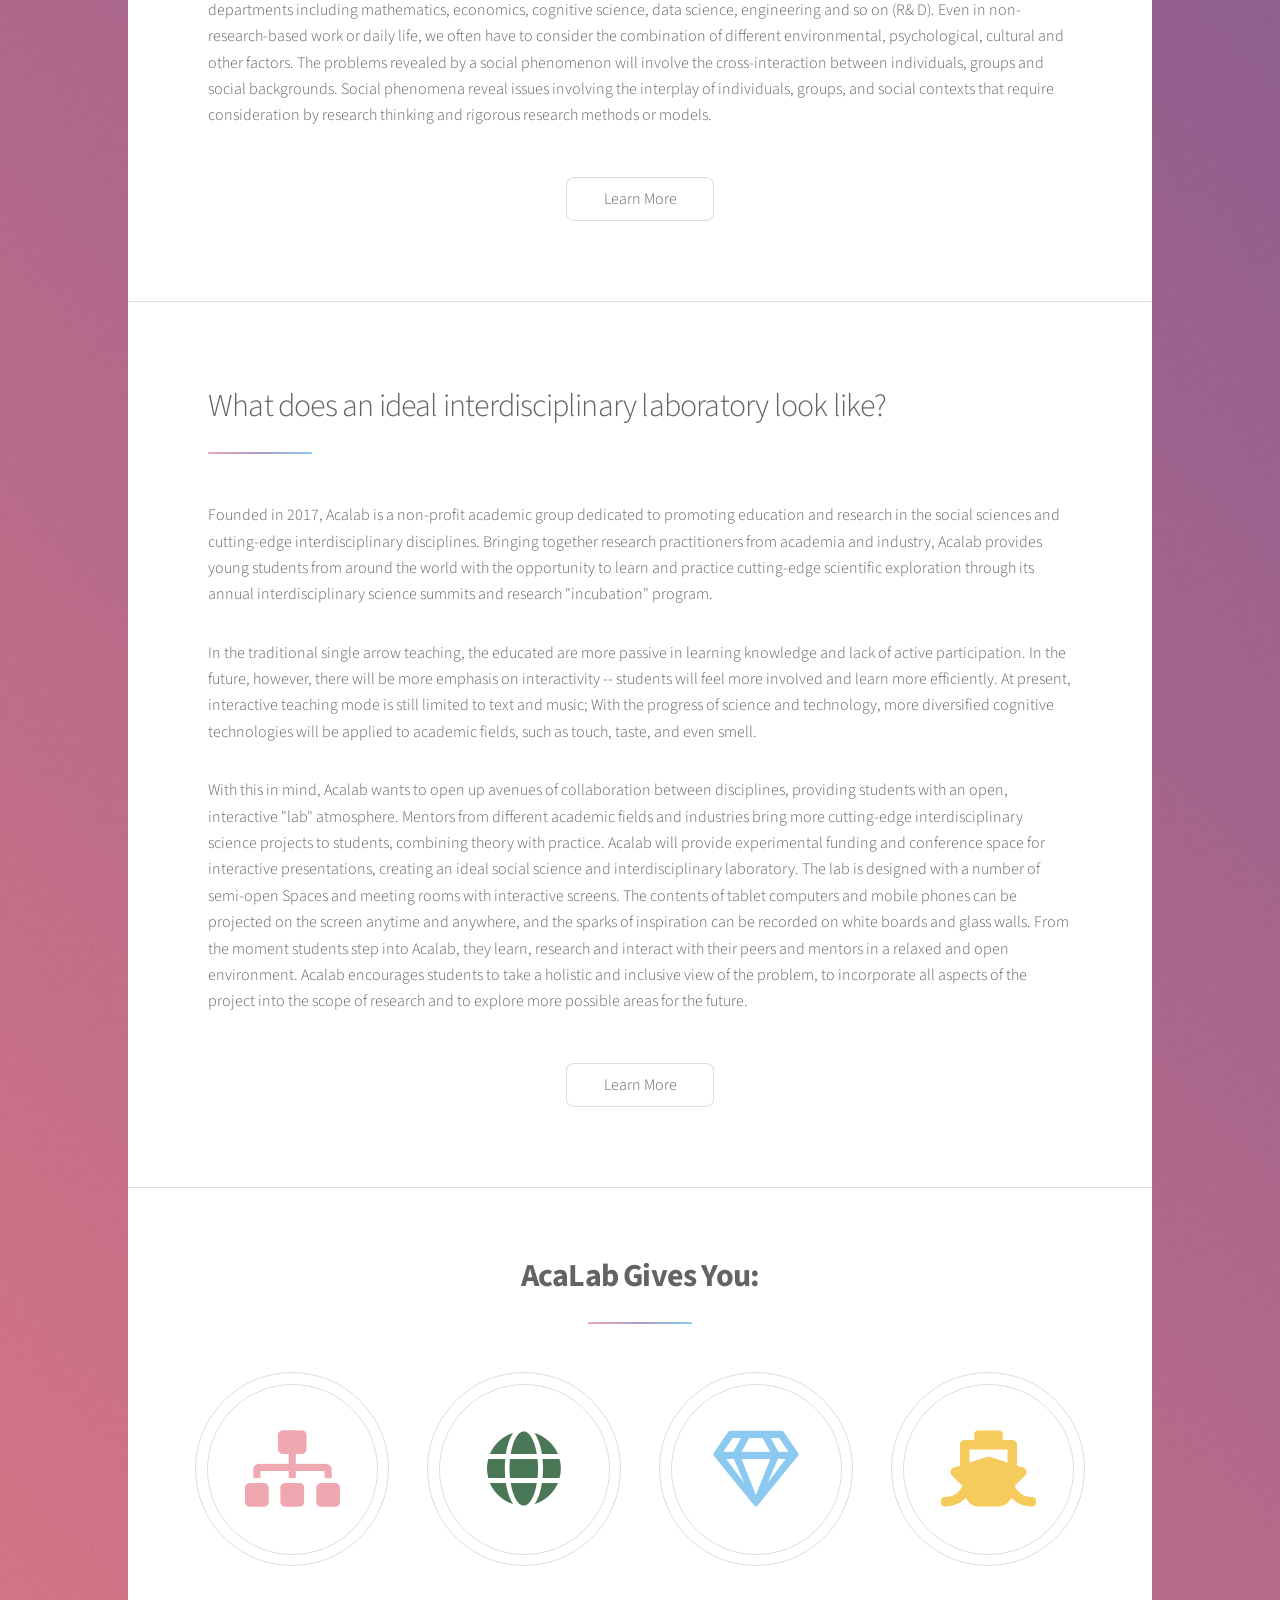
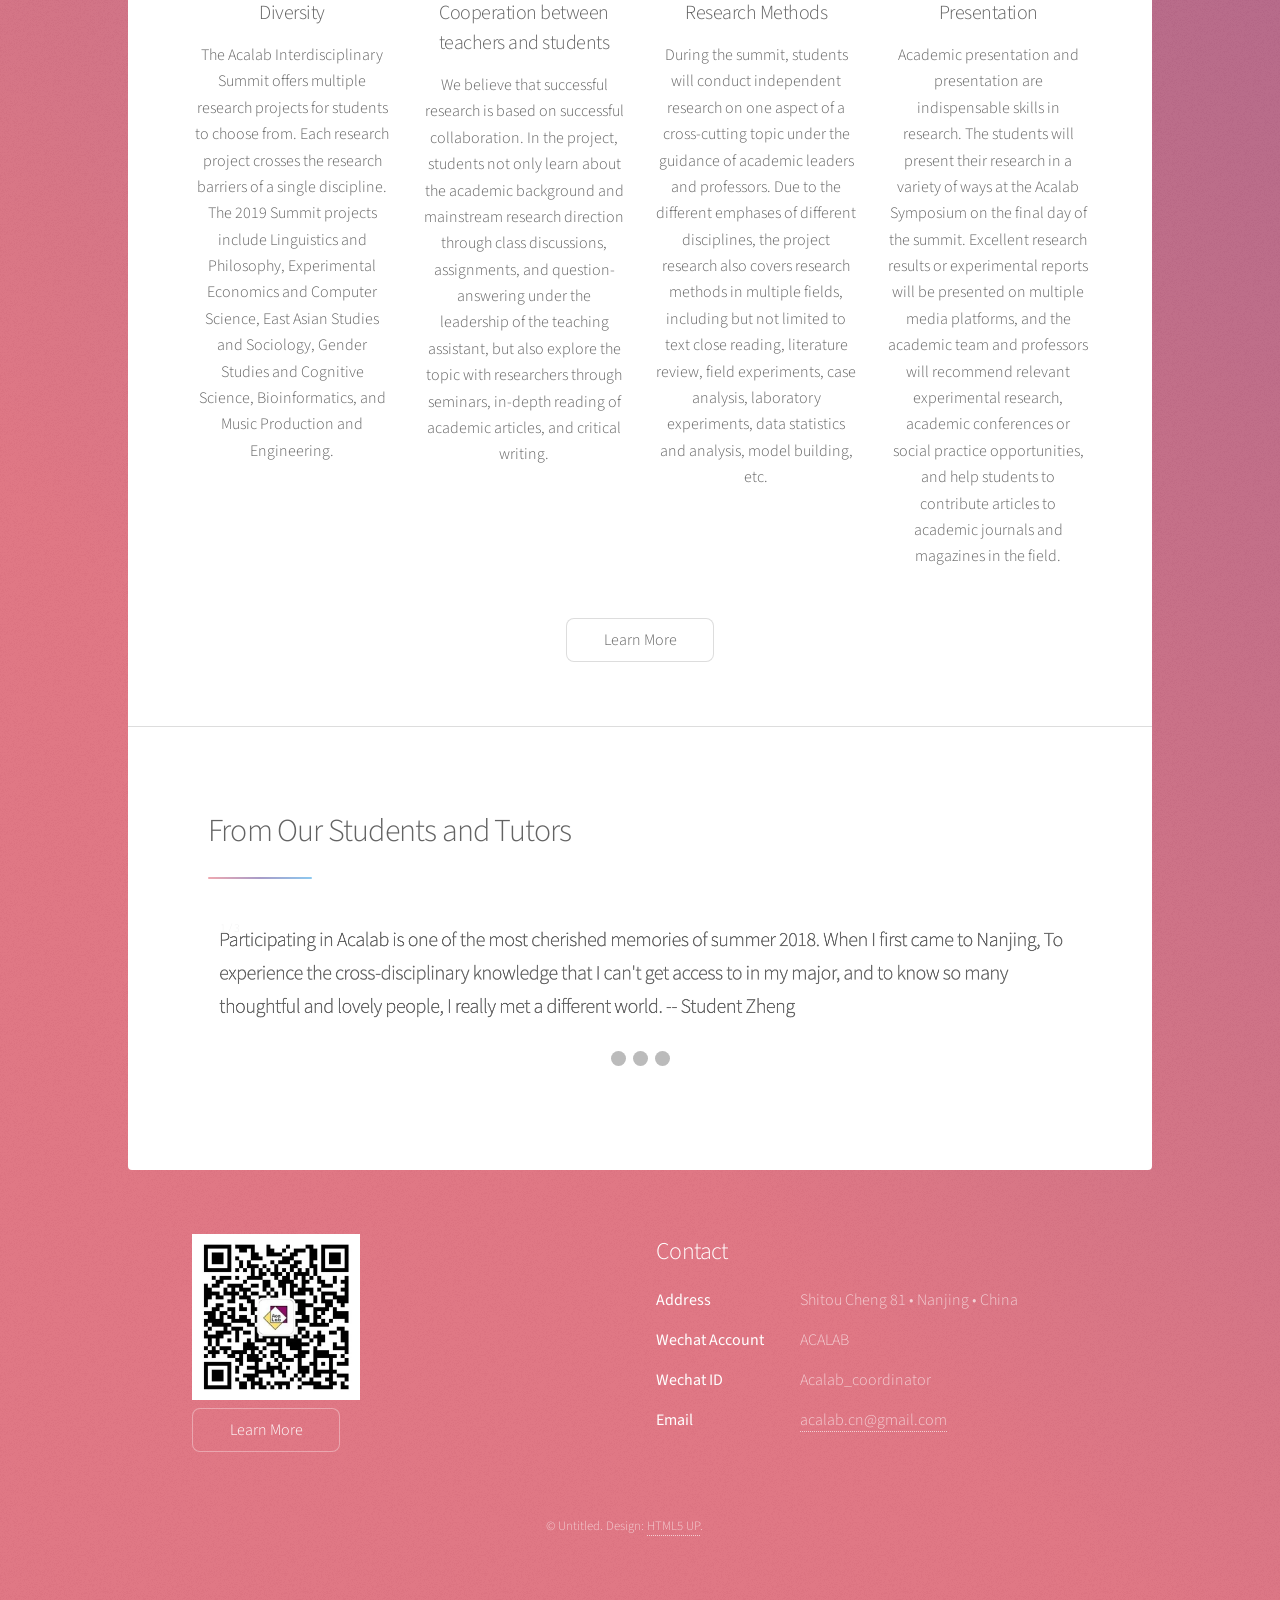
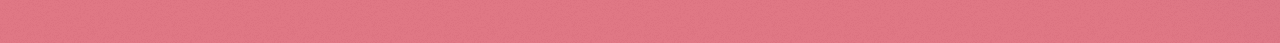
==== commit 74e8fdba: "Project Updated" ====
--- a/final_project/main/index.html
+++ b/final_project/main/index.html
@@ -13,7 +13,8 @@
 		<noscript><link rel="stylesheet" href="assets/css/noscript.css" /></noscript>
 	</head>
 	<body class="is-preload">
-
+		
+		
 		<!-- Wrapper -->
 			<div id="wrapper">
 
@@ -47,7 +48,7 @@
 								<div class="spotlight">
 									<div class="content">
 										<header class="major">
-											<h2>About ACALAB Summit</h2>
+											<h2>About AcaLab Summit</h2>
 										</header>
 										<p>The Acalab Interdisciplinary Summit is a 7- to 10-day, non-profit summer academic 
 											research program organized by Acalab. During the activity, students will explore 
@@ -67,62 +68,51 @@
 									<span class="image"><img src="Logo & pics/logo4副本2.jpg" alt="" /></span>
 								</div>
 							</section>
-
+						
 						<!-- First Section -->
 							<section id="first" class="list">
 								<header class="major">
-									<h2>With Acalab, you will:</h2>
-								</header>
-								<ul class="features0">
-									<li style="line-height:2.1em">
-										<p class="font_8" style="font-size:17px; line-height:2.1em">
-											<span style="letter-spacing:0.05em"><span style="font-size:17px">
+									<h2>With AcaLab, you will:</h2>
+								</header>
+								<ul class="features0" style="font-size:17px">
+									<li>
+										<p>
 											Learn systematically what meets international standards<span style="color:#000000">
 											<span style="font-weight:bold">experimental design and data collection methods</span></span>
-											to lay the foundation for future participation in long-term professional research.</span></span></p>
-										</li>
-										<li style="line-height:2.1em">
-										<p class="font_8" style="font-size:17px; line-height:2.1em">
-											<span style="letter-spacing:0.05em"><span style="font-size:17px">
+											to lay the foundation for future participation in long-term professional research.</p>
+										</li>
+										<li>
+											<p>
 											<span style="color:#000000"><span style="font-weight:bold">Design and complete independently</span>
 										</span>an interdisciplinary scientific research project, and passed<span style="color:#000000">
 											<span style="font-weight:bold">papers, wall papers, academic reports</span>
-											</span>and other methods to present research results to representative figures in relevant fields.</span></span></p>
-										</li>
-										<li style="line-height:2.1em">
-										<p class="font_8" style="font-size:17px; line-height:2.1em">
-											<span style="letter-spacing:0.05em"><span style="font-size:17px">
+											</span>and other methods to present research results to representative figures in relevant fields.</p>
+										</li>
+										<li>
+										<p>
 												Communicate with scholars and professors from top universities around the world to 
 												broaden their horizons and strive for the future<span style="color:#000000">
-													<span style="font-weight:bold">letter of recommendation</span></span>opportunity.</span></span></p>
-										</li>
-										<li style="line-height:2.1em">
-										<p class="font_8" style="font-size:17px; line-height:2.1em">
-											<span style="letter-spacing:0.05em"><span style="font-size:17px">
+													<span style="font-weight:bold">letter of recommendation</span></span>opportunity.</p>
+										</li>
+										<li>
+										<p>
 												Meet a group of<span style="color:#000000"><span style="font-weight:bold">
 													like-minded research partners</span></span>, in the seminar and in the spare time enlighten each 
 													other and make progress together.
-												</span></span></p>
-										</li>
-										<li style="line-height:2.1em">
-										<p class="font_8" style="font-size:17px; line-height:2.1em">
-											<span style="letter-spacing:0.05em"><span style="font-size:17px">
+										</p>
+										</li>
+										<li>
+										<p>
 												Dig deep into interdisciplinary areas to add to your resume<span style="color:#000000">
-												<span style="font-weight:bold">unique academic experience</span></span>。</span></span></p>
-										</li>
-										<li style="line-height:2.1em">
-										<p class="font_8" style="font-size:17px; line-height:2.1em">
-											<span style="letter-spacing:0.05em"><span style="font-size:17px">
+												<span style="font-weight:bold">unique academic experience</span></span>. </p>
+										</li>
+										<li>
+										<p>
 												From an interdisciplinary point of view,<span style="color:#000000"><span style="font-weight:bold">
 													cultivate critical thinking</span></span>, practice and ascend<span style="color:#000000">
-											<span style="font-weight:bold">research outlook and academic accomplishment</span></span>。</span></span></p>
+											<span style="font-weight:bold">research outlook and academic accomplishment</span></span>. </p>
 										</li>
 								</ul>
-								<!-- <footer class="major">
-									<ul class="actions special">
-										<li><a href="generic copy.html" class="button">Learn More</a></li>
-									</ul>
-								</footer> -->
 							</section>
 
 						<!-- Second Section -->
@@ -240,7 +230,7 @@
 							</section>
 							<section id="first" class="main special">
 								<header class="major">
-									<h2>With Acalab, you will:</h2>
+									<h2>AcaLab Gives You:</h2>
 								</header>
 								<ul class="features1">
 									
@@ -291,39 +281,36 @@
 								<header class="major">
 									<h2>From Our Students and Tutors</h2>
 									<!-- Slideshow container -->
-										<div class="slideshow-container">
-
-											<!-- Full-width images with number and caption text -->
-											<div class="mySlides fade">
-											<div class="numbertext">1 / 3</div>
-											<span class="image main"><img src="images/Zheng.png" alt="" /></span>
-											<div class="text"></div>
-											</div>
-										
-											<div class="mySlides fade begin">
-											<div class="numbertext">2 / 3</div>
-											<span class="image main"><img src="images/Alex.png" alt="" /></span>
-											<div class="text"></div>
-											</div>
-										
-											<div class="mySlides fade begin">
-											<div class="numbertext">3 / 3</div>
-											<span class="image main"><img src="images/Wang.png" alt="" /></span>
-											<div class="text"></div>
-											</div>
-										
-											<!-- Next and previous buttons -->
-											<a class="prev" onclick="plusSlides(-1)">&#10094;</a>
-											<a class="next" onclick="plusSlides(1)">&#10095;</a>
+									<div class="slideshow-container">
+
+										<!-- Full-width images with number and caption text -->
+										<div class="mySlides fade">
+										<div class="numbertext">1 / 3</div>
+										<img src="images/Zheng.png" style="width:100%">
 										</div>
-										<br>
-										
-										<!-- The dots/circles -->
-										<div style="text-align:center">
-											<span class="dot" onclick="currentSlide(1)"></span>
-											<span class="dot" onclick="currentSlide(2)"></span>
-											<span class="dot" onclick="currentSlide(3)"></span>
+									
+										<div class="mySlides begin fade">
+										<div class="numbertext">2 / 3</div>
+										<img src="images/Alex.png" style="width:100%">
 										</div>
+									
+										<div class="mySlides begin fade">
+										<div class="numbertext">3 / 3</div>
+										<img src="images/Wang.png" style="width:100%">
+										</div>
+									
+										<!-- Next and previous buttons -->
+										<!-- <a class="prev" onclick="plusSlides(-1)">&#10094;</a>
+										<a class="next" onclick="plusSlides(1)">&#10095;</a>
+									</div>
+									<br> -->
+									
+									<!-- The dots/circles -->
+									<div style="text-align:center">
+										<span class="dot" onclick="currentSlide(1)"></span>
+										<span class="dot" onclick="currentSlide(2)"></span>
+										<span class="dot" onclick="currentSlide(3)"></span>
+									</div>
 											<!-- <section class="preview_box">
 												<div class="featured_image" style="background-image:url('images/Zheng.png')">
 												<span class="image main"><img src="images/Zheng.png" alt="" /></span>
--- a/final_project/main/assets/css/main.css
+++ b/final_project/main/assets/css/main.css
@@ -2365,7 +2365,7 @@
 		
 		.wrapingimage  {  
 		float: left;   
-		margin: 10px 15px 10px -10px;   
+		/* margin: 10px 15px 10px -10px;    */
 		}  
 
 	.image {
@@ -3982,4 +3982,44 @@
 				max-width: 100%;
 			}
 
-		}+		}
+
+		.wrapingimage {
+			position: relative;
+			width: 20%;
+			margin: 10px 15px 10px -10px;
+		  }
+		  
+		  .aimage {
+			display: block;
+			width: 100%;
+			height: auto;
+		  }
+		  
+		  .aoverlay {
+			position: absolute;
+			bottom: 0;
+			left: 0;
+			right: 0;
+			background-color: #008CBA;
+			overflow: hidden;
+			width: 100%;
+			height: 0;
+			transition: .5s ease;
+		  }
+		  
+		  .wrapingimage:hover .aoverlay {
+			height: 100%;
+		  }
+		  
+		  .atext {
+			white-space: nowrap; 
+			color: white;
+			font-size: 20px;
+			position: absolute;
+			overflow: hidden;
+			top: 50%;
+			left: 50%;
+			transform: translate(-50%, -50%);
+			-ms-transform: translate(-50%, -50%);
+		  }
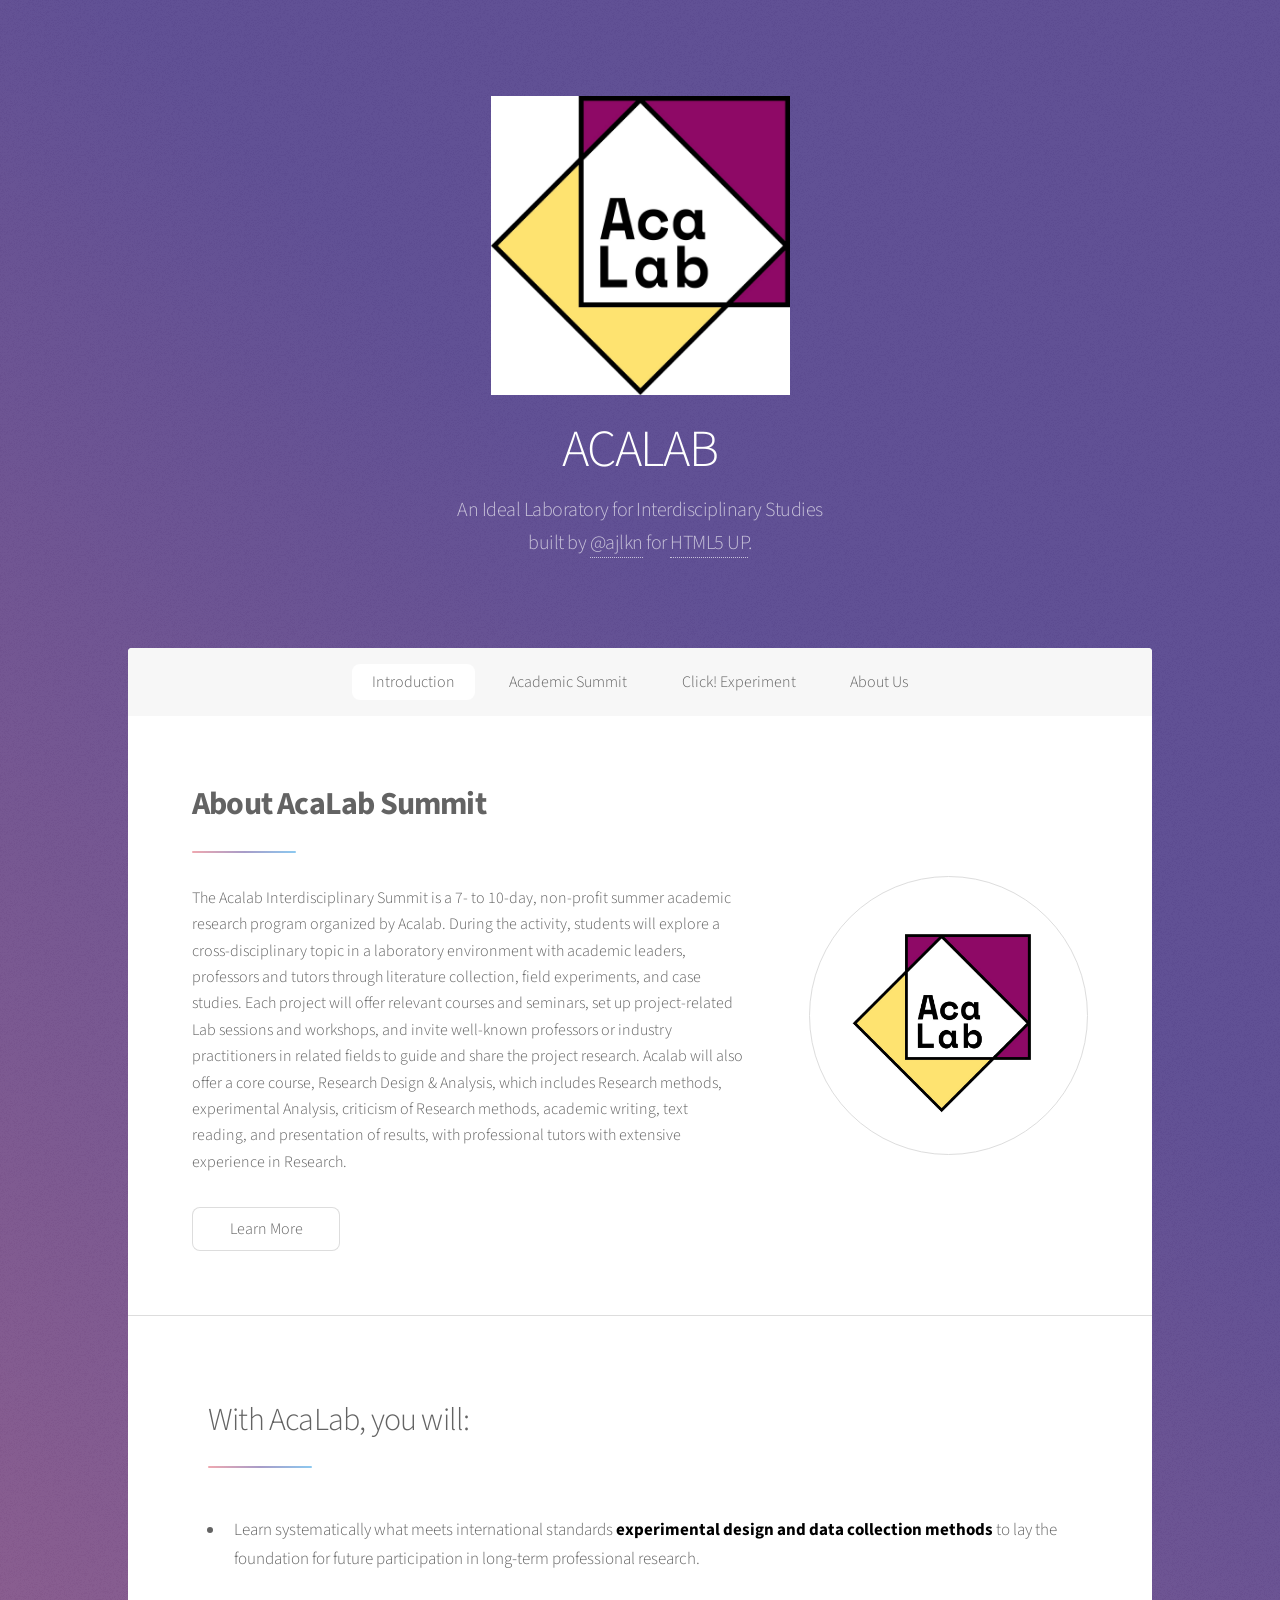
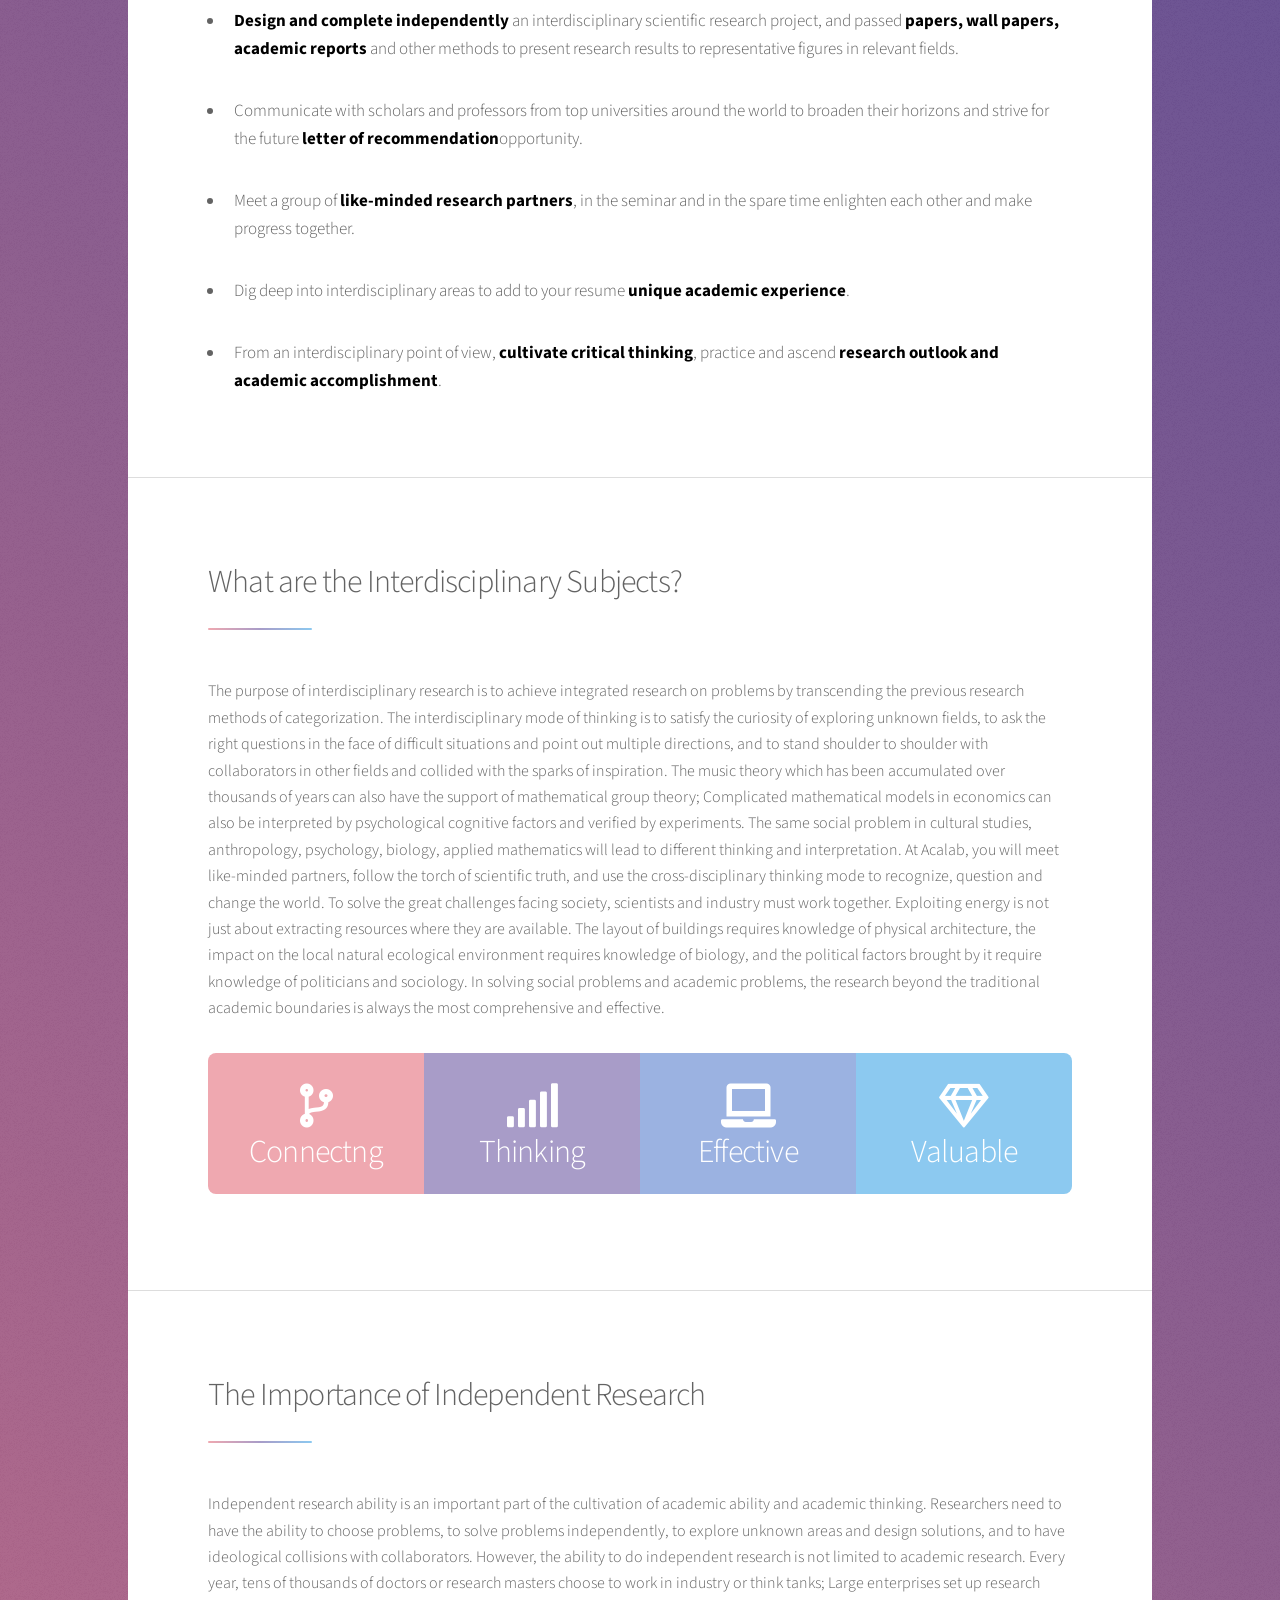
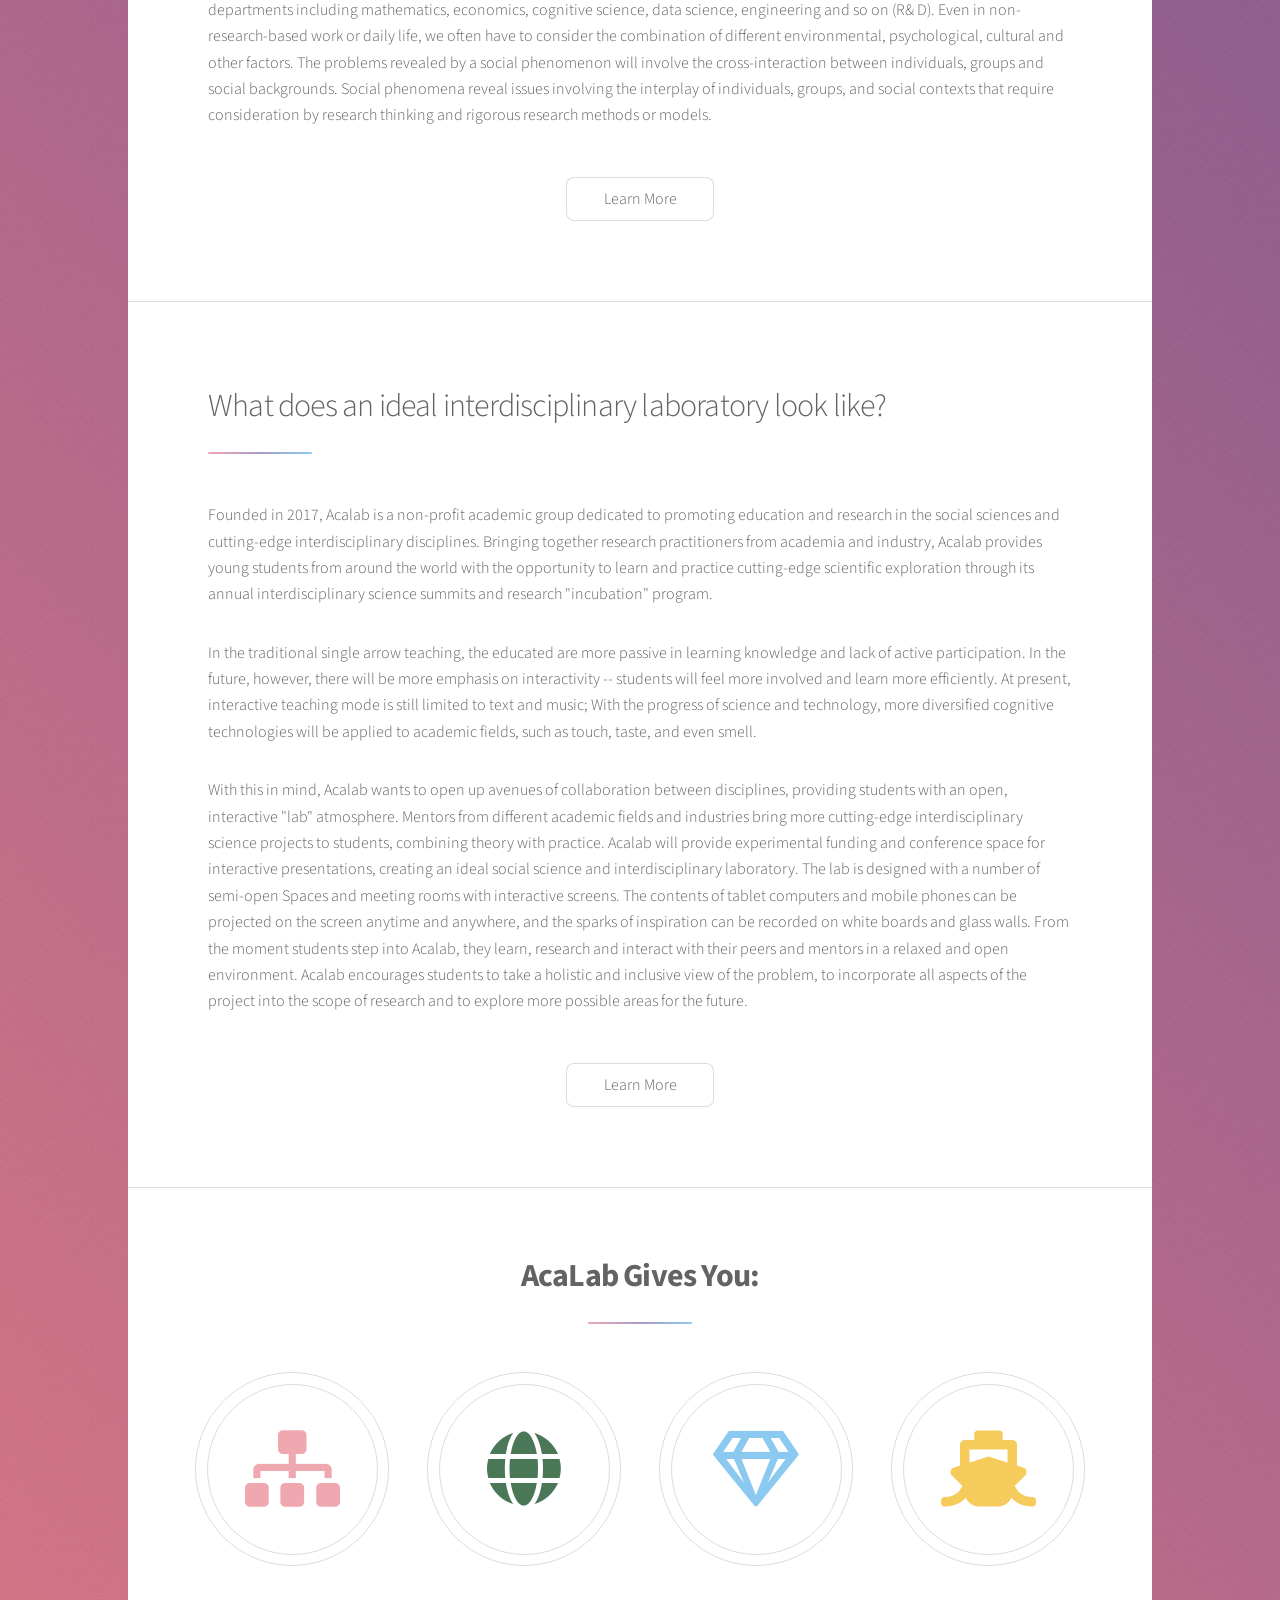
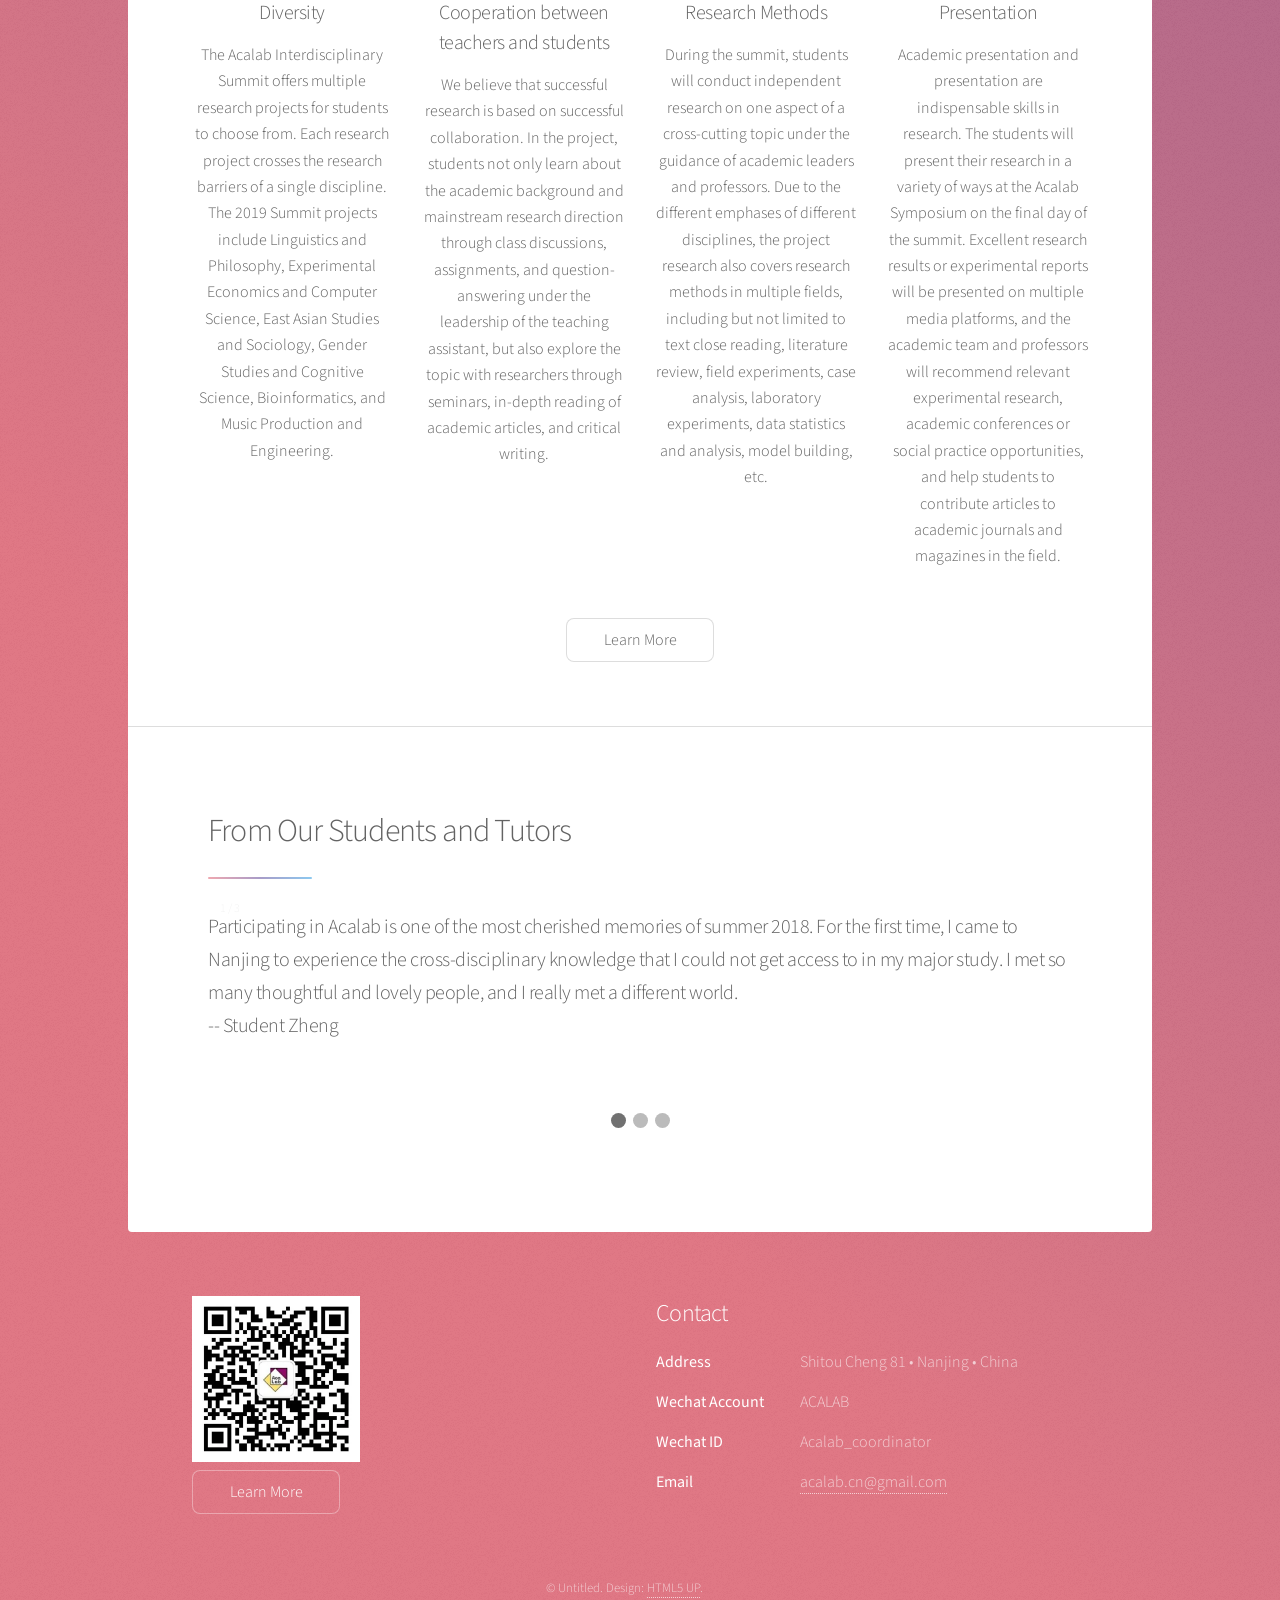
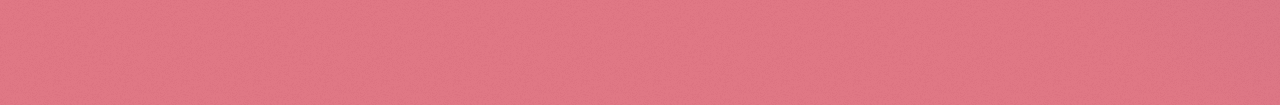
==== commit d7048042: "Project Updated" ====
--- a/final_project/main/index.html
+++ b/final_project/main/index.html
@@ -282,28 +282,45 @@
 									<h2>From Our Students and Tutors</h2>
 									<!-- Slideshow container -->
 									<div class="slideshow-container">
-
 										<!-- Full-width images with number and caption text -->
 										<div class="mySlides fade">
 										<div class="numbertext">1 / 3</div>
-										<img src="images/Zheng.png" style="width:100%">
+										<p>Participating in Acalab is one of the most cherished memories of summer 2018. 
+											For the first time, I came to Nanjing to experience the cross-disciplinary 
+											knowledge that I could not get access to in my major study. I met so many 
+											thoughtful and lovely people, and I really met a different world.
+											<br>
+											-- Student Zheng</p>
+										<!-- <img src="images/Zheng.png" style="width:100%"> -->
 										</div>
 									
-										<div class="mySlides begin fade">
+										<div class="mySlides fade">
 										<div class="numbertext">2 / 3</div>
-										<img src="images/Alex.png" style="width:100%">
+										<p>When exploring new problems with students, code alone is not enough to solve real problems; 
+											Must dig their own learned knowledge of other subjects, integrated, the process of teaching 
+											is also learning.
+											<br>
+											-- Tutor Alex
+											<br>
+											Rice 20'</p>
+										<!-- <img src="images/Alex.png" style="width:100%"> -->
 										</div>
 									
-										<div class="mySlides begin fade">
+										<div class="mySlides fade">
 										<div class="numbertext">3 / 3</div>
-										<img src="images/Wang.png" style="width:100%">
+										<p>It is painful to stay up late to write code after a day's class, but the super nice 
+											TA always patiently accompany us to debug and debug again and again. When we finally 
+											see the result, we feel everything is worth it.
+											<br>
+											-- Student Wang</p>
+										<!-- <img src="images/Wang.png" style="width:100%"> -->
 										</div>
 									
 										<!-- Next and previous buttons -->
-										<!-- <a class="prev" onclick="plusSlides(-1)">&#10094;</a>
+										<a class="prev" onclick="plusSlides(-1)">&#10094;</a>
 										<a class="next" onclick="plusSlides(1)">&#10095;</a>
 									</div>
-									<br> -->
+									<br>
 									
 									<!-- The dots/circles -->
 									<div style="text-align:center">
@@ -361,6 +378,42 @@
 			<script src="assets/js/breakpoints.min.js"></script>
 			<script src="assets/js/util.js"></script>
 			<script src="assets/js/main.js"></script>
+			<script>
+				var slideIndex = 1;
+				showSlides(slideIndex);
+
+				// Next/previous controls
+				function plusSlides(n) {
+				showSlides(slideIndex += n);
+				}
+
+				// Thumbnail image controls
+				function currentSlide(n) {
+				showSlides(slideIndex = n);
+				}
+
+				function showSlides(n) {
+				var i;
+				var slides = document.getElementsByClassName("mySlides");
+				var dots = document.getElementsByClassName("dot");
+				if (n > slides.length) {slideIndex = 1}
+				if (n < 1) {slideIndex = slides.length}
+				for (i = 0; i < slides.length; i++) {
+					slides[i].style.display = "none";
+					// slides[i].className = slides[i].className.replace(" active", "");
+				}
+				for (i = 0; i < dots.length; i++) {
+					dots[i].className = dots[i].className.replace(" active", "");
+				}
+				slides[slideIndex-1].style.display = "block";
+				dots[slideIndex-1].className += " active";
+				if (slides[0].style.display == "none" && slides[1].style.display == "none" && slides[2].style.display == "none") {
+					slides[0].style.display = "block";
+					dots[0].className += " active";
+				}
+				//   slides[slideIndex-1].className += " active";
+				}
+			</script>
 
 	</body>
 </html>
--- a/final_project/main/assets/css/main.css
+++ b/final_project/main/assets/css/main.css
@@ -3193,7 +3193,7 @@
 		  }
 		  
 		  /* Hide the images by default */
-		  .begin {
+		  .mySlides {
 			display: none;
 		  }
 
@@ -3215,8 +3215,12 @@
 		  }
 		  
 		  /* Position the "next button" to the right */
+		  .prev {
+			left: -5%;
+			border-radius: 3px 0 0 3px;
+		  }
 		  .next {
-			right: 0;
+			right: -5%;
 			border-radius: 3px 0 0 3px;
 		  }
 		  
@@ -3242,7 +3246,7 @@
 			font-size: 12px;
 			padding: 8px 12px;
 			position: absolute;
-			top: 0;
+			top: -15%;
 		  }
 		  
 		  /* The dots/bullets/indicators */
@@ -3987,14 +3991,16 @@
 		.wrapingimage {
 			position: relative;
 			width: 20%;
-			margin: 10px 15px 10px -10px;
-		  }
+			margin: 10px 15px 10px -15px;
+			min-width: 150px;
+		}
 		  
-		  .aimage {
+		.aimage {
 			display: block;
 			width: 100%;
 			height: auto;
-		  }
+			min-width: 150px;
+		}
 		  
 		  .aoverlay {
 			position: absolute;
@@ -4023,3 +4029,128 @@
 			transform: translate(-50%, -50%);
 			-ms-transform: translate(-50%, -50%);
 		  }
+
+		@media screen and (max-width: 1280px) {
+
+			.wrapingimage {
+				width: 20%;
+				margin: 10px 25px 10px -15px;
+			}
+
+		}
+
+		@media screen and (max-width: 980px) {
+
+			.wrapingimage {
+				width: 20%;
+				margin: 12px 15px 10px -15px;
+			}
+
+		}
+
+		@media screen and (max-width: 736px) {
+
+			.wrapingimage {
+				width: 20%;
+				margin: 13px 15px 10px -15px;
+			}
+
+		}
+
+		@media screen and (max-width: 480px) {
+
+			.wrapingimage {
+				width: 25%;
+				margin: 13px 15px 10px -15px;
+			}
+
+		}
+	
+		.bgimg {
+			/* Center the background image */
+			background-position: bottom;
+			/* Scale and zoom in the image */
+			background-size: cover;
+			/* Add position: relative to enable absolutely positioned elements inside the image (place text) */
+			position: relative;
+			/* Add a white text color to all elements inside the .bgimg container */
+			color: white;
+			/* Add a font */
+			font-family: "Courier New", Courier, monospace;
+			/* Set the font-size to 25 pixels */
+			font-size: 23px;
+		}
+
+		.timer {
+			text-align: center;
+			font-size: 27px;
+			margin-top: 0px;
+		}
+		  
+		/* Position text in the bottom-left corner */
+		.bottomleft {
+			position: absolute;
+			bottom: -5%;
+			left: 3%;
+			font-size: 20px;
+		}
+		  
+		/* Position text in the middle */
+		.middle {
+			position: absolute;
+			top: 50%;
+			left: 50%;
+			transform: translate(-50%, -50%);
+			text-align: center;
+		}
+
+		hr {
+			margin: auto;
+			width: 40%;
+		}
+		
+		@media screen and (max-width: 890px) {
+
+			.bgimg {
+				font-size: 20px;
+			}
+			.timer {
+				font-size: 21px;
+
+			}
+			.bottomleft {
+				position: absolute;
+				bottom: -5%;
+				left: 3%;
+				font-size: 17px;
+			}
+		}
+
+		@media screen and (max-width: 750px) {
+
+			.bgimg {
+				font-size: 16px;
+			}
+			.timer {
+				font-size: 19px;
+
+			}
+			.bottomleft {
+				position: absolute;
+				bottom: -5%;
+				left: 3%;
+			}
+		}
+		@media screen and (max-width: 600px) {
+			.bottomleft {
+				position: absolute;
+				bottom: -5%;
+				left: 3%;
+				font-size: 13px;
+			}
+		}
+		@media screen and (max-width: 550px) {
+			.bottomleft {
+				display: none;
+			}
+		}
